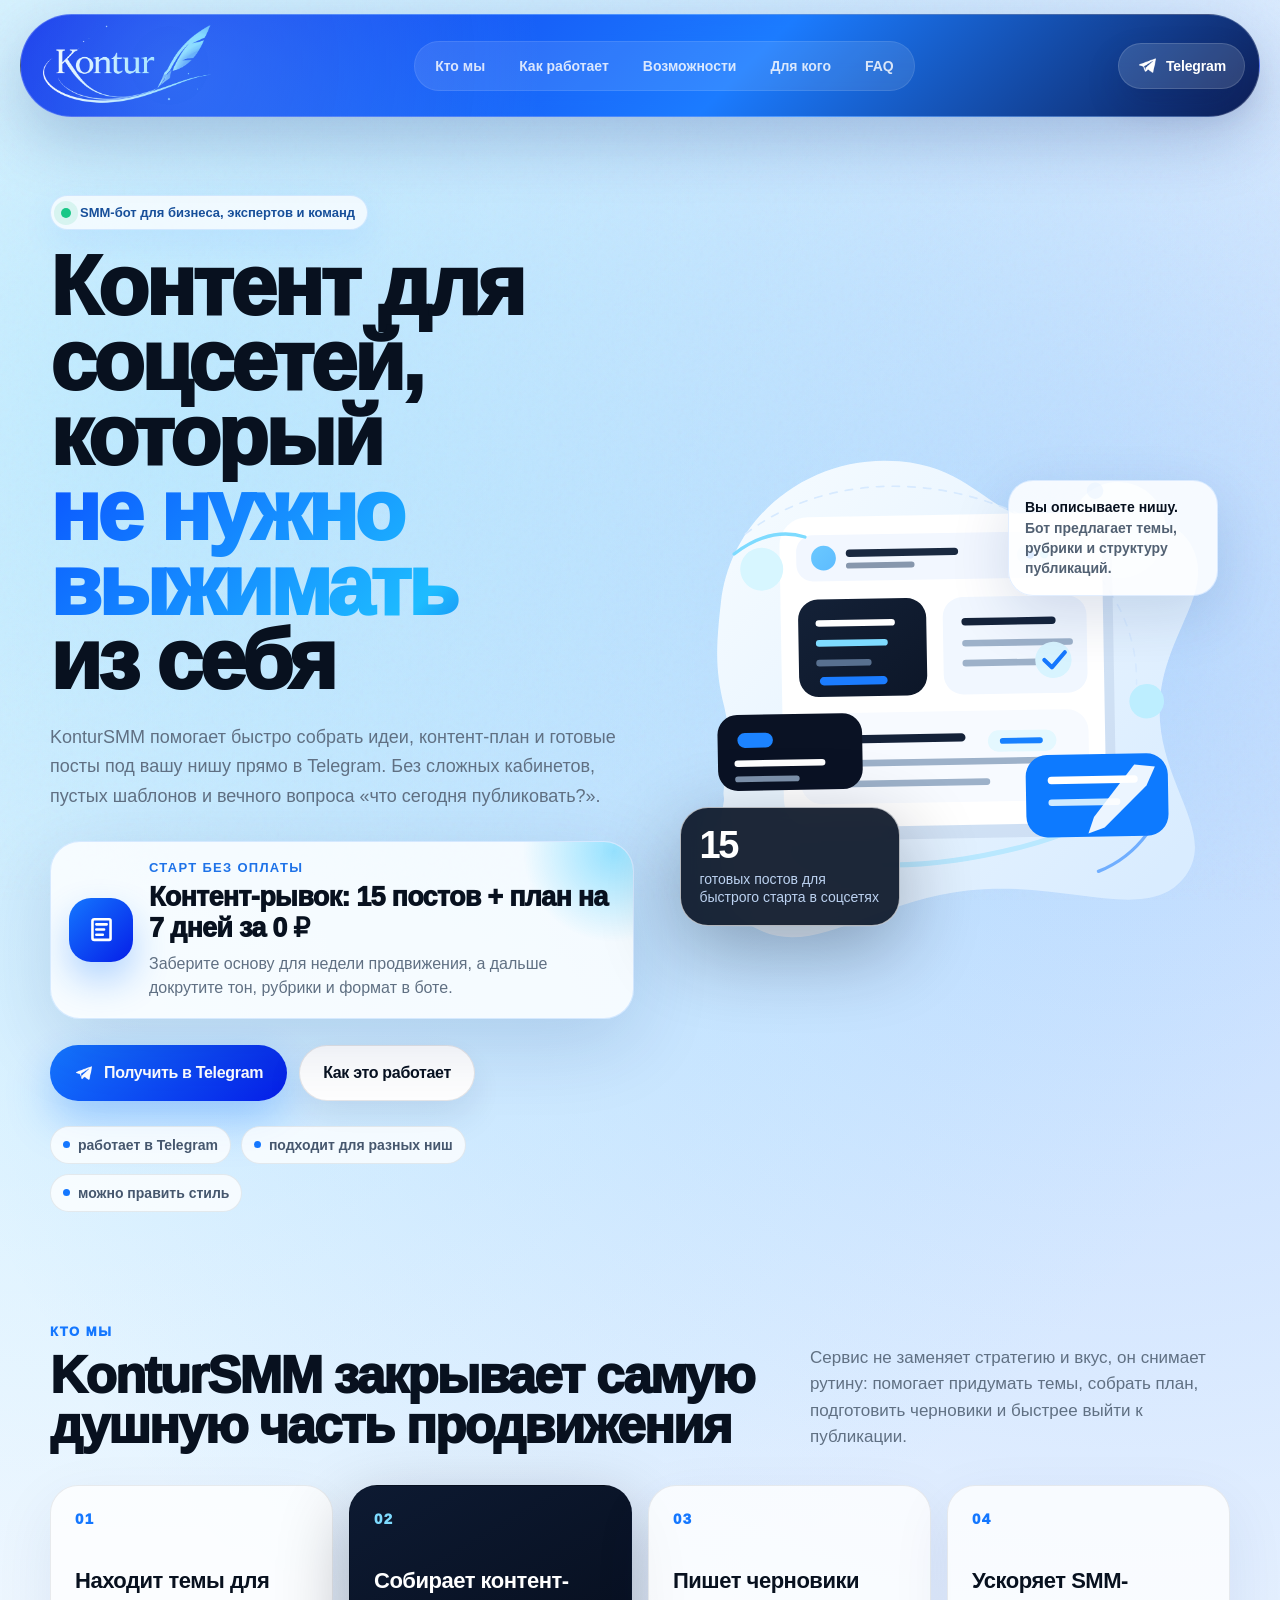
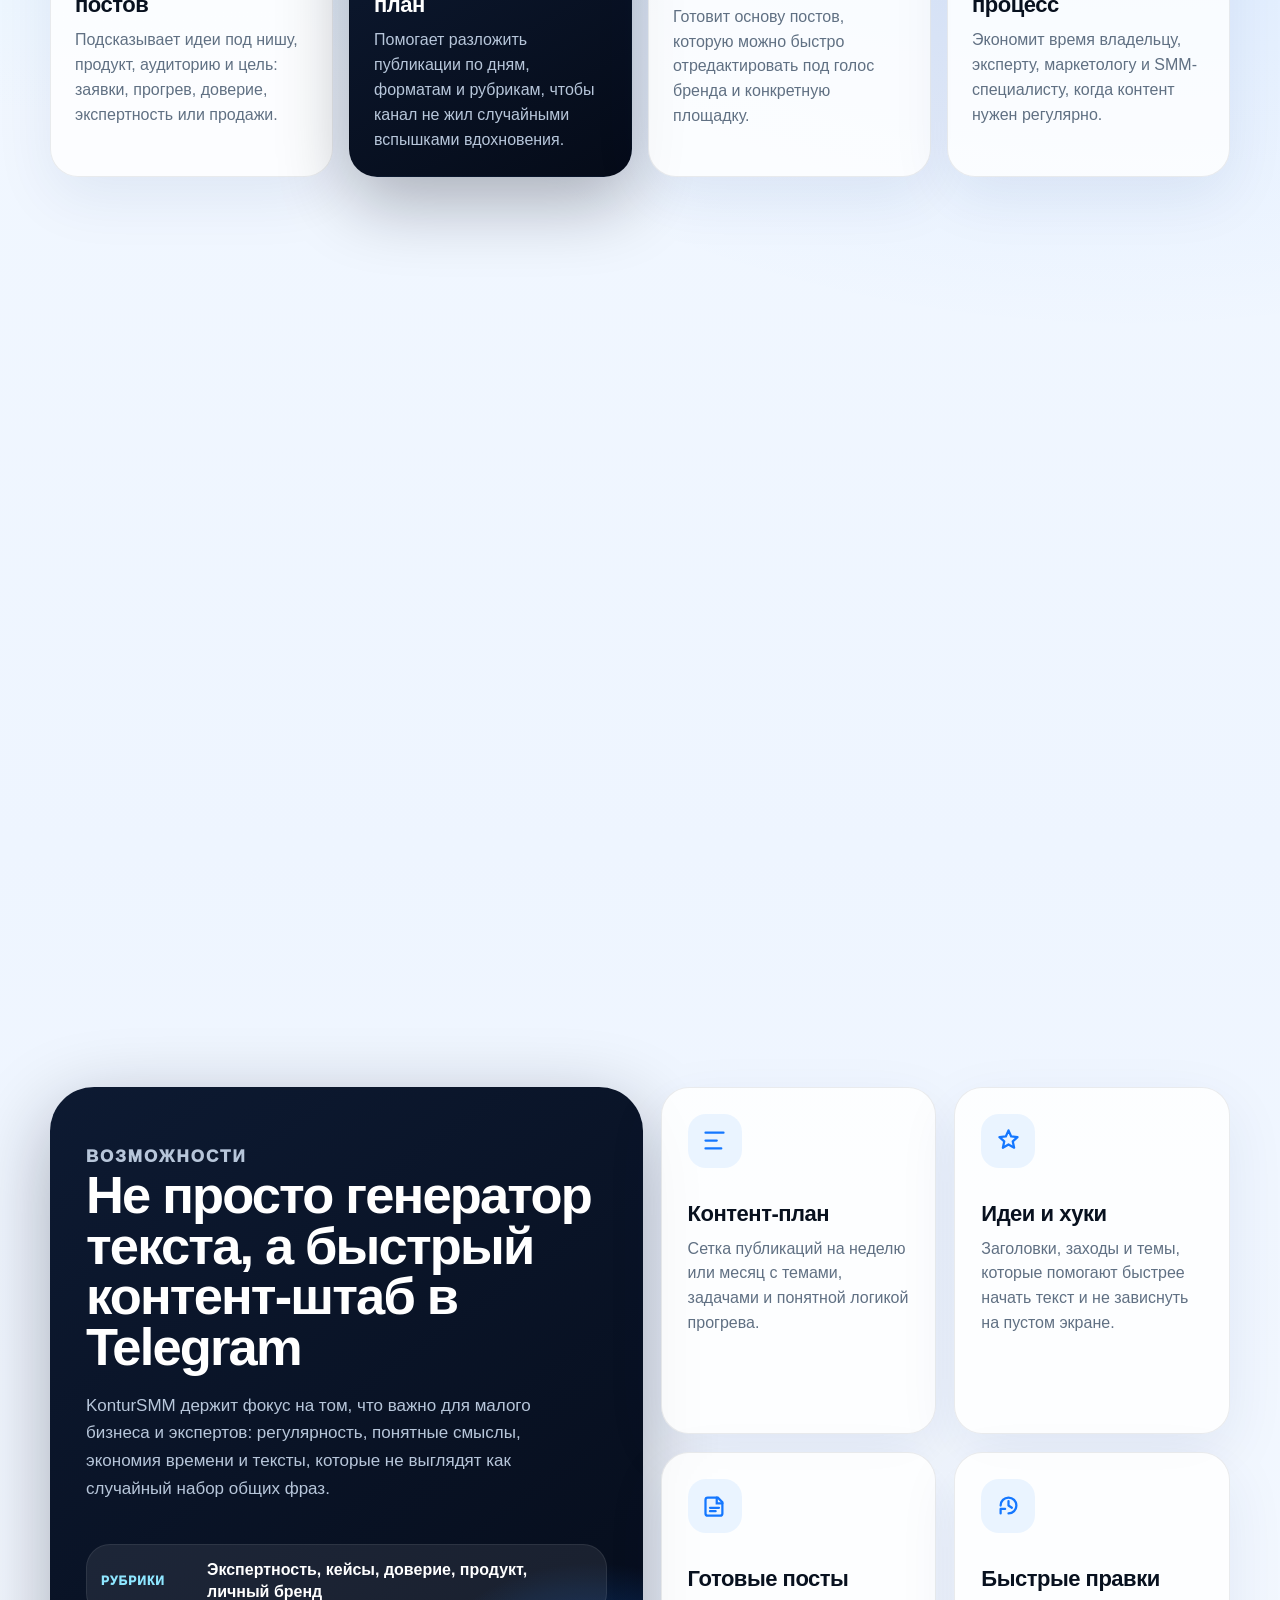
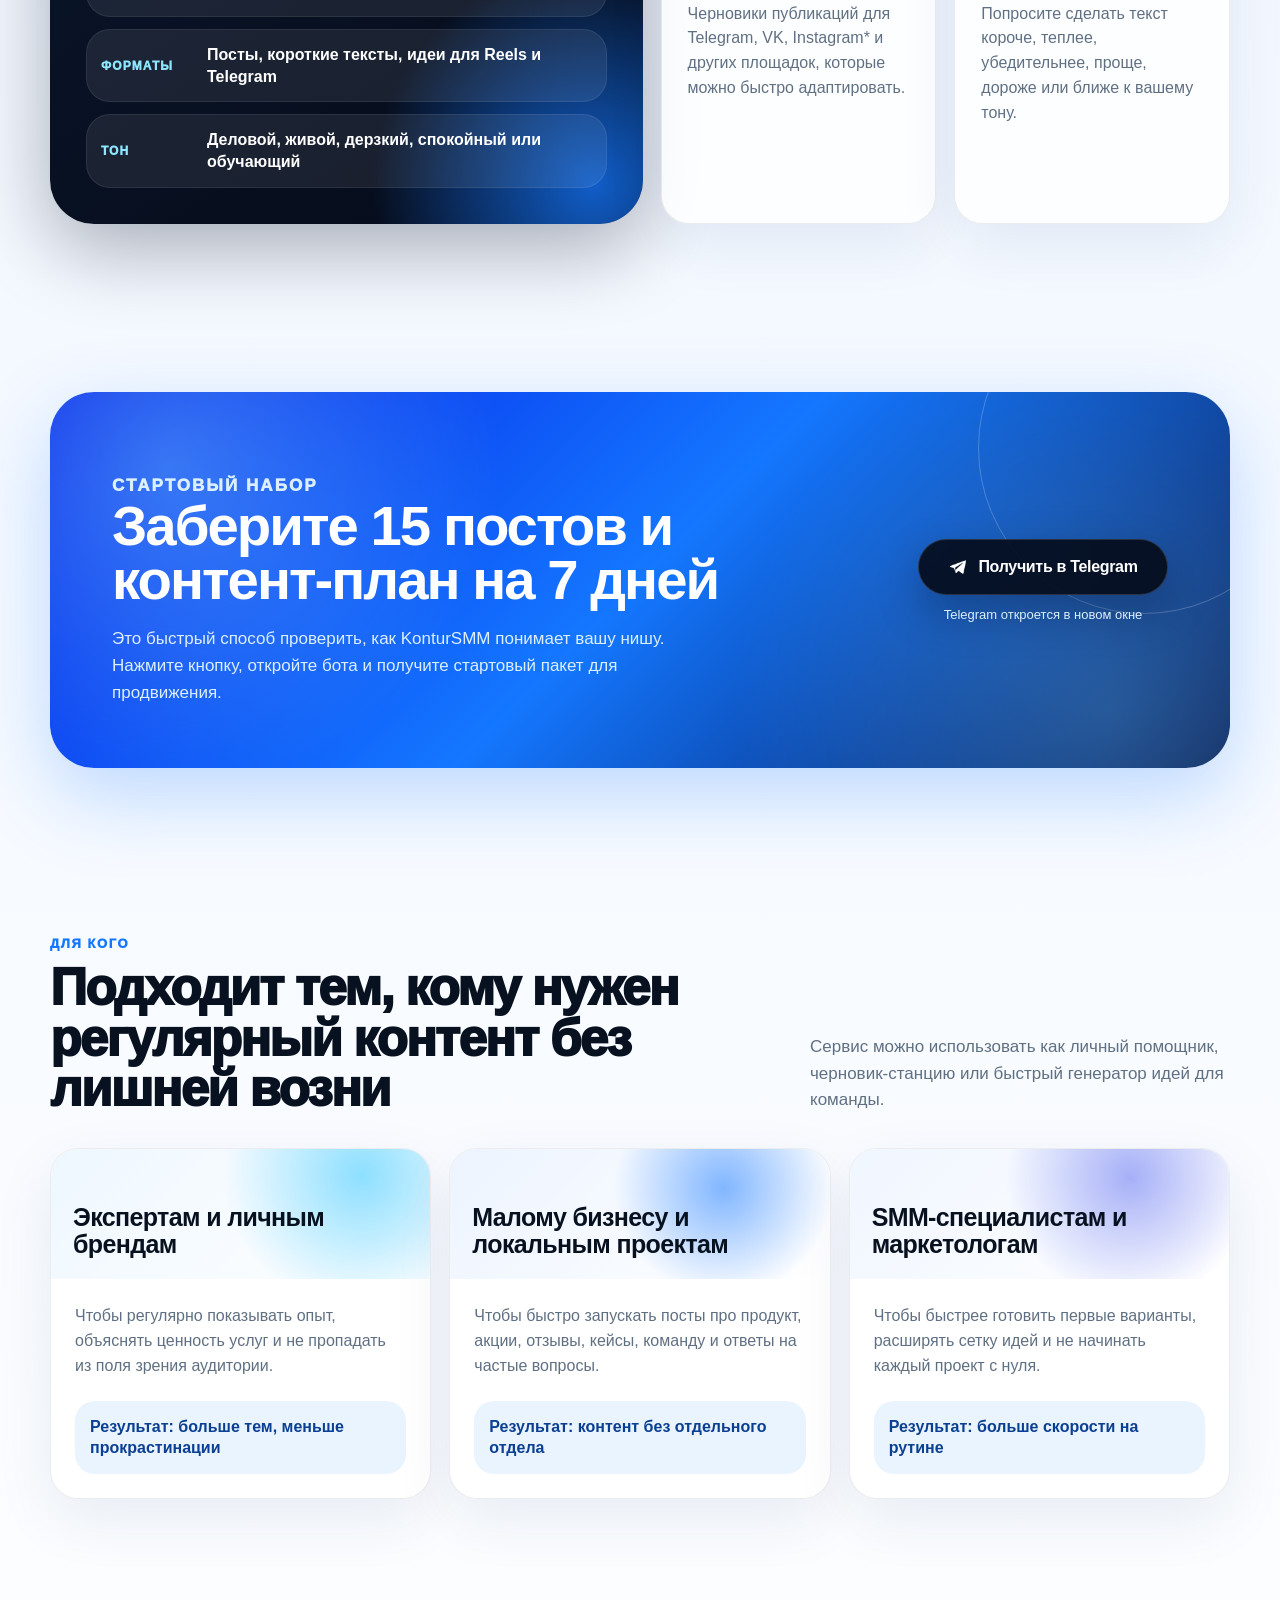
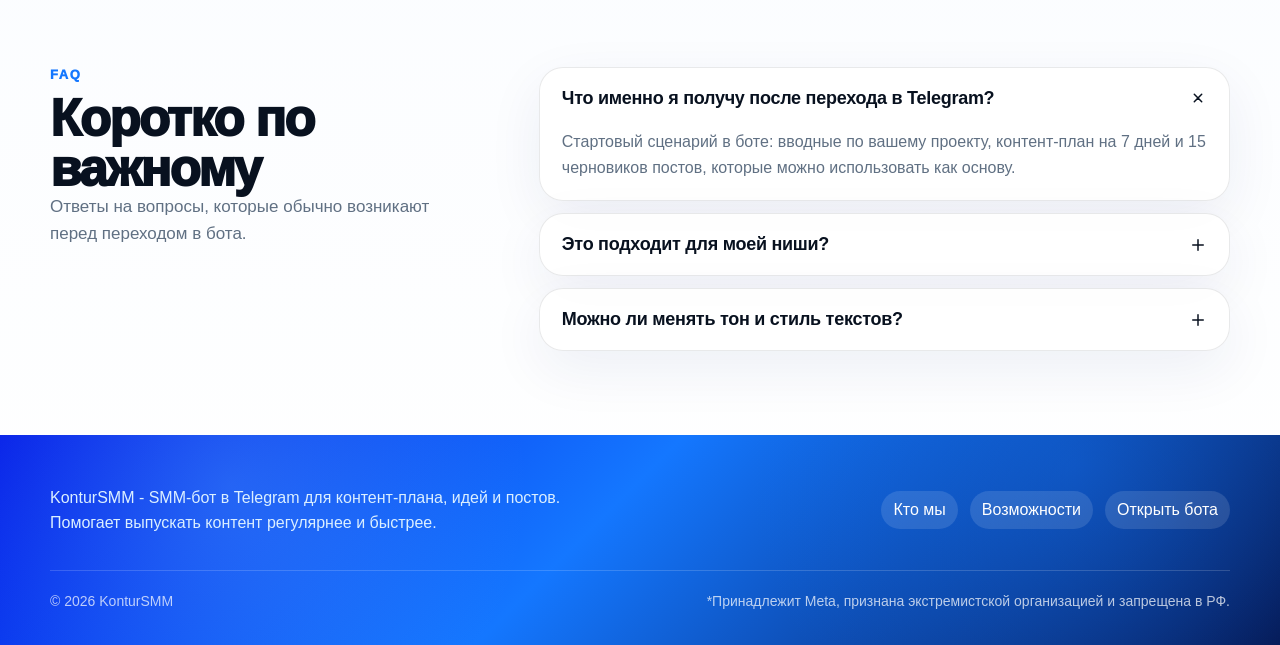
==== index.html @ 9727c529 "Add files via upload" ====
<!doctype html>
<html lang="ru">
<head>
  <meta charset="utf-8">
  <meta name="viewport" content="width=device-width, initial-scale=1">
  <title>KonturSMM - SMM-бот для контент-плана, постов и идей в Telegram</title>
  <meta name="description" content="KonturSMM помогает быстро создавать контент-план, идеи и готовые посты для соцсетей прямо в Telegram. Получите 15 постов и план на 7 дней за 0 ₽.">
  <meta name="keywords" content="SMM бот, бот для SMM, генератор постов, контент-план, посты для соцсетей, Telegram бот для SMM, автоматизация SMM, KonturSMM">
  <meta name="robots" content="index, follow">
  <link rel="canonical" href="https://kontursmm.ru/">
  <meta name="theme-color" content="#1477ff">
  <meta property="og:type" content="website">
  <meta property="og:title" content="KonturSMM - SMM-бот для контента в Telegram">
  <meta property="og:description" content="Идеи, контент-план и готовые посты для бизнеса, экспертов и SMM-специалистов. Стартовый набор: 15 постов + план на 7 дней.">
  <meta property="og:image" content="https://kontursmm.ru/assets/og-cover.svg">
  <meta property="og:url" content="https://kontursmm.ru/">
  <link rel="icon" href="assets/favicon.png" type="image/png">
  <link rel="preload" href="assets/hero-illustration.svg?v=clear2" as="image" type="image/svg+xml">
  <link rel="stylesheet" href="styles.css">
  <script type="application/ld+json">
    {
      "@context": "https://schema.org",
      "@type": "SoftwareApplication",
      "name": "KonturSMM",
      "applicationCategory": "BusinessApplication",
      "operatingSystem": "Telegram",
      "description": "SMM-бот в Telegram для создания контент-плана, идей и постов для соцсетей.",
      "offers": {
        "@type": "Offer",
        "price": "0",
        "priceCurrency": "RUB",
        "description": "Стартовый набор: 15 постов и контент-план на 7 дней."
      }
    }
  </script>
  <!-- Yandex.Metrika counter -->
  <script type="text/javascript">
    (function(m,e,t,r,i,k,a){
      m[i]=m[i]||function(){(m[i].a=m[i].a||[]).push(arguments)};
      m[i].l=1*new Date();
      for (var j = 0; j < document.scripts.length; j++) {
        if (document.scripts[j].src === r) { return; }
      }
      k=e.createElement(t),a=e.getElementsByTagName(t)[0],k.async=1,k.src=r,a.parentNode.insertBefore(k,a);
    })(window, document, 'script', 'https://mc.yandex.ru/metrika/tag.js?id=109148004', 'ym');

    ym(109148004, 'init', {
      ssr: true,
      webvisor: true,
      clickmap: true,
      accurateTrackBounce: true,
      trackLinks: true
    });
  </script>
  <script>
    document.addEventListener('click', function(event) {
      var target = event.target;

      while (target && target !== document) {
        if (target.matches && target.matches('[data-bot-link]')) {
          if (typeof ym === 'function') {
            ym(109148004, 'reachGoal', 'telegram_click');
          }
          return;
        }
        target = target.parentNode;
      }
    });
  </script>
  <!-- /Yandex.Metrika counter -->
</head>
<body>
  <noscript>
    <div>
      <img src="https://mc.yandex.ru/watch/109148004" style="position:absolute; left:-9999px;" alt="">
    </div>
  </noscript>
  <a class="skip-link" href="#main">Перейти к содержанию</a>
  <div class="page-shell">
    <div class="noise" aria-hidden="true"></div>

    <header class="site-header" data-header>
      <div class="header-inner">
        <a class="brand" href="#top" aria-label="KonturSMM на главную">
          <img src="assets/logo-kontur-white.png" width="520" height="251" alt="KonturSMM">
        </a>

        <nav class="main-nav" data-nav aria-label="Главная навигация">
          <a href="#about">Кто мы</a>
          <a href="#how">Как работает</a>
          <a href="#features">Возможности</a>
          <a href="#for">Для кого</a>
          <a href="#faq">FAQ</a>
        </nav>

        <div class="header-actions">
          <a class="telegram-mini" href="https://t.me/KonturSmmAiBot?start=landing" data-bot-link target="_blank" rel="noopener" aria-label="Открыть KonturSMM в Telegram">
            <img class="telegram-icon" src="assets/telegram-icon-white.png" width="20" height="20" alt="" aria-hidden="true">
            <span>Telegram</span>
          </a>
          <button class="menu-toggle" data-menu-toggle type="button" aria-label="Открыть меню" aria-expanded="false">
            <span></span><span></span><span></span>
          </button>
        </div>
      </div>
    </header>

    <main id="main">
      <section class="hero" id="top">
        <div class="container hero-grid">
          <div class="hero-content reveal">
            <p class="eyebrow">SMM-бот для бизнеса, экспертов и команд</p>
            <h1>Контент для соцсетей, который <span class="accent">не нужно выжимать</span> из себя</h1>
            <p class="hero-text">KonturSMM помогает быстро собрать идеи, контент-план и готовые посты под вашу нишу прямо в Telegram. Без сложных кабинетов, пустых шаблонов и вечного вопроса «что сегодня публиковать?».</p>

            <div class="lead-card" aria-label="Стартовый набор KonturSMM">
              <div class="lead-card-inner">
                <div class="lead-icon" aria-hidden="true">
                  <svg viewBox="0 0 24 24" fill="none"><path d="M5 5.5C5 4.7 5.7 4 6.5 4H18C18.6 4 19 4.4 19 5V19C19 19.6 18.6 20 18 20H6.5C5.7 20 5 19.3 5 18.5V5.5Z" stroke="currentColor" stroke-width="2"/><path d="M8 8H16M8 12H14M8 16H13" stroke="currentColor" stroke-width="2" stroke-linecap="round"/></svg>
                </div>
                <div>
                  <p class="lead-label">Старт без оплаты</p>
                  <p class="lead-title">Контент-рывок: 15 постов + план на 7 дней за 0 ₽</p>
                  <p class="lead-subtitle">Заберите основу для недели продвижения, а дальше докрутите тон, рубрики и формат в боте.</p>
                </div>
              </div>
            </div>

            <div class="hero-actions">
              <a class="btn btn-primary" href="https://t.me/KonturSmmAiBot?start=lead" data-bot-link target="_blank" rel="noopener">
                <img class="btn-icon" src="assets/telegram-icon-white.png" width="20" height="20" alt="" aria-hidden="true">
                Получить в Telegram
              </a>
              <a class="btn btn-secondary" href="#how">Как это работает</a>
            </div>

            <div class="hero-proof" aria-label="Преимущества KonturSMM">
              <span>работает в Telegram</span>
              <span>подходит для разных ниш</span>
              <span>можно править стиль</span>
            </div>
          </div>

          <div class="hero-visual reveal" aria-hidden="true">
            <img class="hero-art" src="assets/hero-illustration.svg?v=clear2" width="680" height="600" alt="">
            <div class="hero-note">
              <p><b>Вы описываете нишу.</b> Бот предлагает темы, рубрики и структуру публикаций.</p>
            </div>
            <div class="hero-stat">
              <strong>15</strong>
              <span>готовых постов для быстрого старта в соцсетях</span>
            </div>
          </div>
        </div>
      </section>

      <section class="section section-compact" id="about">
        <div class="container">
          <div class="section-head reveal">
            <div>
              <p class="section-kicker">Кто мы</p>
              <h2 class="section-title">KonturSMM закрывает самую душную часть продвижения</h2>
            </div>
            <p class="section-copy">Сервис не заменяет стратегию и вкус, он снимает рутину: помогает придумать темы, собрать план, подготовить черновики и быстрее выйти к публикации.</p>
          </div>

          <div class="cards-grid">
            <article class="info-card reveal">
              <span class="card-number">01</span>
              <h3>Находит темы для постов</h3>
              <p>Подсказывает идеи под нишу, продукт, аудиторию и цель: заявки, прогрев, доверие, экспертность или продажи.</p>
            </article>
            <article class="info-card dark reveal">
              <span class="card-number">02</span>
              <h3>Собирает контент-план</h3>
              <p>Помогает разложить публикации по дням, форматам и рубрикам, чтобы канал не жил случайными вспышками вдохновения.</p>
            </article>
            <article class="info-card reveal">
              <span class="card-number">03</span>
              <h3>Пишет черновики</h3>
              <p>Готовит основу постов, которую можно быстро отредактировать под голос бренда и конкретную площадку.</p>
            </article>
            <article class="info-card reveal">
              <span class="card-number">04</span>
              <h3>Ускоряет SMM-процесс</h3>
              <p>Экономит время владельцу, эксперту, маркетологу и SMM-специалисту, когда контент нужен регулярно.</p>
            </article>
          </div>
        </div>
      </section>

      <section class="section" id="how">
        <div class="container">
          <div class="dark-panel reveal">
            <div class="dark-panel-inner how-grid">
              <div class="how-copy">
                <p class="section-kicker">Как работает</p>
                <h2>От идеи до первого пакета постов за один заход</h2>
                <p>Логика простая: вы отвечаете на несколько вопросов, KonturSMM собирает основу, а вы выбираете, что доработать, усилить или отправить в работу.</p>
                <div class="how-actions">
                  <a class="btn btn-primary" href="https://t.me/KonturSmmAiBot?start=how" data-bot-link target="_blank" rel="noopener"><img class="btn-icon" src="assets/telegram-icon-white.png" width="20" height="20" alt="" aria-hidden="true">Запустить бота</a>
                </div>
              </div>

              <div class="steps">
                <article class="step">
                  <span class="step-index">1</span>
                  <div>
                    <h3>Опишите бизнес и аудиторию</h3>
                    <p>Ниша, продукт, география, тон общения, цель контента. Чем точнее вводные, тем лучше результат.</p>
                  </div>
                </article>
                <article class="step">
                  <span class="step-index">2</span>
                  <div>
                    <h3>Получите план и темы</h3>
                    <p>Бот предлагает рубрики, идеи и логику публикаций, чтобы контент работал не разово, а системой.</p>
                  </div>
                </article>
                <article class="step">
                  <span class="step-index">3</span>
                  <div>
                    <h3>Заберите готовые тексты</h3>
                    <p>Используйте черновики сразу или попросите переписать их в другом стиле, короче, смелее или экспертнее.</p>
                  </div>
                </article>
              </div>
            </div>
          </div>
        </div>
      </section>

      <section class="section" id="features">
        <div class="container">
          <div class="feature-layout">
            <article class="feature-big reveal">
              <p class="section-kicker">Возможности</p>
              <h2>Не просто генератор текста, а быстрый контент-штаб в Telegram</h2>
              <p>KonturSMM держит фокус на том, что важно для малого бизнеса и экспертов: регулярность, понятные смыслы, экономия времени и тексты, которые не выглядят как случайный набор общих фраз.</p>
              <div class="bento-preview" aria-hidden="true">
                <div class="preview-row"><span class="preview-tag">Рубрики</span><span>Экспертность, кейсы, доверие, продукт, личный бренд</span></div>
                <div class="preview-row"><span class="preview-tag">Форматы</span><span>Посты, короткие тексты, идеи для Reels и Telegram</span></div>
                <div class="preview-row"><span class="preview-tag">Тон</span><span>Деловой, живой, дерзкий, спокойный или обучающий</span></div>
              </div>
            </article>

            <div class="feature-cards">
              <article class="feature-card reveal">
                <div class="feature-icon" aria-hidden="true"><svg viewBox="0 0 24 24" fill="none"><path d="M4 5H20M4 12H14M4 19H18" stroke="currentColor" stroke-width="2" stroke-linecap="round"/></svg></div>
                <h3>Контент-план</h3>
                <p>Сетка публикаций на неделю или месяц с темами, задачами и понятной логикой прогрева.</p>
              </article>
              <article class="feature-card reveal">
                <div class="feature-icon" aria-hidden="true"><svg viewBox="0 0 24 24" fill="none"><path d="M12 3L14.4 8.4L20 9L15.8 12.8L17 18.4L12 15.5L7 18.4L8.2 12.8L4 9L9.6 8.4L12 3Z" stroke="currentColor" stroke-width="2" stroke-linejoin="round"/></svg></div>
                <h3>Идеи и хуки</h3>
                <p>Заголовки, заходы и темы, которые помогают быстрее начать текст и не зависнуть на пустом экране.</p>
              </article>
              <article class="feature-card reveal">
                <div class="feature-icon" aria-hidden="true"><svg viewBox="0 0 24 24" fill="none"><path d="M6 5H15L19 9V19C19 20.1 18.1 21 17 21H6C4.9 21 4 20.1 4 19V7C4 5.9 4.9 5 6 5Z" stroke="currentColor" stroke-width="2"/><path d="M14 5V10H19M8 14H16M8 17H13" stroke="currentColor" stroke-width="2" stroke-linecap="round"/></svg></div>
                <h3>Готовые посты</h3>
                <p>Черновики публикаций для Telegram, VK, Instagram* и других площадок, которые можно быстро адаптировать.</p>
              </article>
              <article class="feature-card reveal">
                <div class="feature-icon" aria-hidden="true"><svg viewBox="0 0 24 24" fill="none"><path d="M5 12C5 8.1 8.1 5 12 5C15.9 5 19 8.1 19 12C19 15.9 15.9 19 12 19" stroke="currentColor" stroke-width="2" stroke-linecap="round"/><path d="M12 8V12L15 14M5 19V15H9" stroke="currentColor" stroke-width="2" stroke-linecap="round" stroke-linejoin="round"/></svg></div>
                <h3>Быстрые правки</h3>
                <p>Попросите сделать текст короче, теплее, убедительнее, проще, дороже или ближе к вашему тону.</p>
              </article>
            </div>
          </div>
        </div>
      </section>

      <section class="section" id="lead">
        <div class="container">
          <div class="cta-band reveal">
            <div class="cta-grid">
              <div>
                <p class="section-kicker">Стартовый набор</p>
                <h2>Заберите 15 постов и контент-план на 7 дней</h2>
                <p>Это быстрый способ проверить, как KonturSMM понимает вашу нишу. Нажмите кнопку, откройте бота и получите стартовый пакет для продвижения.</p>
              </div>
              <div class="cta-actions">
                <a class="btn btn-primary cta-telegram-btn" href="https://t.me/KonturSmmAiBot?start=lead_bottom" data-bot-link target="_blank" rel="noopener"><img class="btn-icon" src="assets/telegram-icon-white.png" width="20" height="20" alt="" aria-hidden="true">Получить в Telegram</a>
                <span class="micro-note">Telegram откроется в новом окне</span>
              </div>
            </div>
          </div>
        </div>
      </section>

      <section class="section" id="for">
        <div class="container">
          <div class="section-head reveal">
            <div>
              <p class="section-kicker">Для кого</p>
              <h2 class="section-title">Подходит тем, кому нужен регулярный контент без лишней возни</h2>
            </div>
            <p class="section-copy">Сервис можно использовать как личный помощник, черновик-станцию или быстрый генератор идей для команды.</p>
          </div>

          <div class="audience-grid">
            <article class="audience-card reveal">
              <div class="audience-card-top"><h3>Экспертам и личным брендам</h3></div>
              <div class="audience-card-body">
                <p>Чтобы регулярно показывать опыт, объяснять ценность услуг и не пропадать из поля зрения аудитории.</p>
                <span class="result-pill">Результат: больше тем, меньше прокрастинации</span>
              </div>
            </article>
            <article class="audience-card reveal">
              <div class="audience-card-top"><h3>Малому бизнесу и локальным проектам</h3></div>
              <div class="audience-card-body">
                <p>Чтобы быстро запускать посты про продукт, акции, отзывы, кейсы, команду и ответы на частые вопросы.</p>
                <span class="result-pill">Результат: контент без отдельного отдела</span>
              </div>
            </article>
            <article class="audience-card reveal">
              <div class="audience-card-top"><h3>SMM-специалистам и маркетологам</h3></div>
              <div class="audience-card-body">
                <p>Чтобы быстрее готовить первые варианты, расширять сетку идей и не начинать каждый проект с нуля.</p>
                <span class="result-pill">Результат: больше скорости на рутине</span>
              </div>
            </article>
          </div>
        </div>
      </section>

      <section class="section" id="faq">
        <div class="container faq-layout">
          <div class="reveal">
            <p class="section-kicker">FAQ</p>
            <h2 class="section-title">Коротко по важному</h2>
            <p class="section-copy">Ответы на вопросы, которые обычно возникают перед переходом в бота.</p>
          </div>

          <div class="faq-list reveal" data-faq-list>
            <article class="faq-item is-open">
              <button class="faq-question" type="button" aria-expanded="true">
                Что именно я получу после перехода в Telegram?
                <svg viewBox="0 0 24 24" fill="none" aria-hidden="true"><path d="M12 5V19M5 12H19" stroke="currentColor" stroke-width="2" stroke-linecap="round"/></svg>
              </button>
              <div class="faq-answer">
                <div class="faq-answer-inner">
                  <p>Стартовый сценарий в боте: вводные по вашему проекту, контент-план на 7 дней и 15 черновиков постов, которые можно использовать как основу.</p>
                </div>
              </div>
            </article>

            <article class="faq-item">
              <button class="faq-question" type="button" aria-expanded="false">
                Это подходит для моей ниши?
                <svg viewBox="0 0 24 24" fill="none" aria-hidden="true"><path d="M12 5V19M5 12H19" stroke="currentColor" stroke-width="2" stroke-linecap="round"/></svg>
              </button>
              <div class="faq-answer">
                <div class="faq-answer-inner">
                  <p>Да, если вашей нише нужен контент: услуги, экспертиза, локальный бизнес, онлайн-продукты, обучение, консалтинг, красота, недвижимость, HR, B2B и другие направления.</p>
                </div>
              </div>
            </article>

            <article class="faq-item">
              <button class="faq-question" type="button" aria-expanded="false">
                Можно ли менять тон и стиль текстов?
                <svg viewBox="0 0 24 24" fill="none" aria-hidden="true"><path d="M12 5V19M5 12H19" stroke="currentColor" stroke-width="2" stroke-linecap="round"/></svg>
              </button>
              <div class="faq-answer">
                <div class="faq-answer-inner">
                  <p>Да. Можно попросить сделать текст спокойнее, смелее, короче, экспертнее, проще, продающее или ближе к стилю вашего бренда.</p>
                </div>
              </div>
            </article>

          </div>
        </div>
      </section>
    </main>

    <footer class="footer">
      <div class="container">
        <div class="footer-grid">
          <div class="footer-brand">
            <p>KonturSMM - SMM-бот в Telegram для контент-плана, идей и постов. Помогает выпускать контент регулярнее и быстрее.</p>
          </div>
          <div class="footer-links">
            <a href="#about">Кто мы</a>
            <a href="#features">Возможности</a>
            <a href="https://t.me/KonturSmmAiBot?start=footer" data-bot-link target="_blank" rel="noopener">Открыть бота</a>
          </div>
        </div>
        <div class="footer-bottom">
          <span>© <span data-year></span> KonturSMM</span>
          <span>*Принадлежит Meta, признана экстремистской организацией и запрещена в РФ.</span>
        </div>
      </div>
    </footer>
  </div>

  <script src="script.js" defer></script>
</body>
</html>
---- styles.css ----
:root {
  --bg: #f4f8ff;
  --paper: #ffffff;
  --ink: #08111f;
  --muted: #607083;
  --soft: #eaf3ff;
  --soft-2: #dcecff;
  --line: rgba(8, 17, 31, 0.1);
  --blue: #1477ff;
  --blue-2: #061ee8;
  --blue-3: #7edbff;
  --deep: #071123;
  --deep-2: #0d1a32;
  --success: #19c787;
  --radius: 28px;
  --radius-lg: 44px;
  --shadow: 0 24px 80px rgba(10, 46, 112, 0.14);
  --shadow-dark: 0 24px 80px rgba(0, 8, 29, 0.32);
  --container: 1180px;
}

* {
  box-sizing: border-box;
}

html {
  scroll-behavior: smooth;
}

body {
  margin: 0;
  font-family: Inter, Manrope, -apple-system, BlinkMacSystemFont, "Segoe UI", sans-serif;
  color: var(--ink);
  background:
    radial-gradient(circle at 12% 8%, rgba(126, 219, 255, 0.42), transparent 25%),
    radial-gradient(circle at 88% 12%, rgba(20, 119, 255, 0.25), transparent 26%),
    linear-gradient(180deg, #f7fbff 0%, #eef5ff 45%, #ffffff 100%);
  min-width: 320px;
  overflow-x: hidden;
}

body.is-locked {
  overflow: hidden;
}

a {
  color: inherit;
  text-decoration: none;
}

button,
a {
  -webkit-tap-highlight-color: transparent;
}

img {
  max-width: 100%;
  display: block;
}

.container {
  width: min(100% - 40px, var(--container));
  margin: 0 auto;
}

.skip-link {
  position: fixed;
  left: 16px;
  top: 12px;
  z-index: 1000;
  padding: 10px 14px;
  border-radius: 999px;
  color: white;
  background: var(--blue);
  transform: translateY(-140%);
  transition: transform 0.2s ease;
}

.skip-link:focus {
  transform: translateY(0);
}

.page-shell {
  position: relative;
}

.noise {
  position: fixed;
  inset: 0;
  pointer-events: none;
  z-index: 0;
  opacity: 0.08;
  background-image: url("data:image/svg+xml,%3Csvg viewBox='0 0 240 240' xmlns='http://www.w3.org/2000/svg'%3E%3Cfilter id='n'%3E%3CfeTurbulence type='fractalNoise' baseFrequency='.85' numOctaves='3' stitchTiles='stitch'/%3E%3C/filter%3E%3Crect width='240' height='240' filter='url(%23n)' opacity='.5'/%3E%3C/svg%3E");
}

.site-header {
  position: sticky;
  top: 14px;
  z-index: 90;
  width: min(100% - 32px, 1240px);
  margin: 14px auto 0;
  border: 1px solid rgba(255, 255, 255, 0.22);
  border-radius: 999px;
  background:
    radial-gradient(circle at 12% 50%, rgba(126, 219, 255, 0.28), transparent 34%),
    linear-gradient(135deg, rgba(6, 30, 232, 0.96), rgba(20, 119, 255, 0.96) 58%, rgba(5, 22, 79, 0.96));
  backdrop-filter: blur(22px);
  box-shadow: 0 22px 64px rgba(5, 38, 116, 0.22);
  transition: border-color 0.2s ease, box-shadow 0.2s ease, transform 0.2s ease;
}

.site-header.is-scrolled {
  border-color: rgba(255, 255, 255, 0.32);
  box-shadow: 0 24px 68px rgba(5, 38, 116, 0.28);
}

.header-inner {
  min-height: 72px;
  display: flex;
  align-items: center;
  justify-content: space-between;
  gap: 22px;
  padding: 10px 14px 10px 22px;
}

.brand {
  display: inline-flex;
  align-items: center;
  flex: 0 0 auto;
}

.brand img {
  width: 168px;
  height: auto;
  max-height: 82px;
  object-fit: contain;
}

.main-nav {
  display: flex;
  align-items: center;
  gap: 6px;
  padding: 6px;
  border-radius: 999px;
  background: rgba(255, 255, 255, 0.1);
  border: 1px solid rgba(255, 255, 255, 0.09);
}

.main-nav a {
  padding: 10px 14px;
  border-radius: 999px;
  color: rgba(255, 255, 255, 0.82);
  font-size: 14px;
  font-weight: 700;
  transition: color 0.2s ease, background 0.2s ease;
}

.main-nav a:hover,
.main-nav a:focus-visible {
  color: white;
  background: rgba(255, 255, 255, 0.14);
  outline: none;
}

.header-actions {
  display: flex;
  align-items: center;
  gap: 10px;
}

.telegram-mini {
  display: inline-flex;
  align-items: center;
  gap: 8px;
  min-height: 46px;
  padding: 0 18px;
  border-radius: 999px;
  color: white;
  background: rgba(255, 255, 255, 0.13);
  border: 1px solid rgba(255, 255, 255, 0.14);
  box-shadow: 0 16px 34px rgba(5, 20, 80, 0.18);
  font-size: 14px;
  font-weight: 850;
  letter-spacing: -0.01em;
  transition: transform 0.2s ease, box-shadow 0.2s ease;
}

.telegram-mini:hover,
.telegram-mini:focus-visible {
  transform: translateY(-2px);
  box-shadow: 0 20px 42px rgba(20, 119, 255, 0.34);
  outline: none;
}

.telegram-mini .telegram-icon {
  width: 21px;
  height: 21px;
  object-fit: contain;
}

.menu-toggle {
  display: none;
  width: 46px;
  height: 46px;
  border: 0;
  border-radius: 50%;
  background: rgba(255, 255, 255, 0.14);
  cursor: pointer;
  position: relative;
}

.menu-toggle span {
  position: absolute;
  left: 13px;
  width: 20px;
  height: 2px;
  border-radius: 999px;
  background: white;
  transition: transform 0.22s ease, top 0.22s ease, opacity 0.22s ease;
}

.menu-toggle span:nth-child(1) {
  top: 16px;
}

.menu-toggle span:nth-child(2) {
  top: 22px;
}

.menu-toggle span:nth-child(3) {
  top: 28px;
}

.menu-toggle.is-open span:nth-child(1) {
  top: 22px;
  transform: rotate(45deg);
}

.menu-toggle.is-open span:nth-child(2) {
  opacity: 0;
}

.menu-toggle.is-open span:nth-child(3) {
  top: 22px;
  transform: rotate(-45deg);
}

.hero {
  position: relative;
  z-index: 1;
  padding: 78px 0 58px;
}

.hero-grid {
  display: grid;
  grid-template-columns: minmax(0, 1.02fr) minmax(420px, 0.98fr);
  gap: 34px;
  align-items: center;
}

.eyebrow {
  display: inline-flex;
  align-items: center;
  gap: 9px;
  margin: 0 0 20px;
  padding: 9px 12px 9px 10px;
  color: #174f9a;
  border: 1px solid rgba(20, 119, 255, 0.14);
  border-radius: 999px;
  background: rgba(255, 255, 255, 0.74);
  box-shadow: 0 12px 34px rgba(20, 119, 255, 0.08);
  font-size: 13px;
  font-weight: 850;
}

.eyebrow::before {
  content: "";
  width: 10px;
  height: 10px;
  border-radius: 50%;
  background: var(--success);
  box-shadow: 0 0 0 7px rgba(25, 199, 135, 0.12);
}

.hero h1 {
  margin: 0;
  max-width: 760px;
  color: var(--ink);
  font-size: clamp(48px, 6.5vw, 86px);
  line-height: 0.9;
  letter-spacing: -0.038em;
  font-weight: 920;
}

.hero h1 .accent {
  display: inline-block;
  color: transparent;
  background: linear-gradient(135deg, #0b57ff, #1ebcff 68%, #0b2bd8);
  -webkit-background-clip: text;
  background-clip: text;
}

.hero-text {
  max-width: 630px;
  margin: 24px 0 0;
  color: var(--muted);
  font-size: 18px;
  line-height: 1.62;
}

.lead-card {
  position: relative;
  max-width: 650px;
  margin: 30px 0 0;
  padding: 18px;
  border: 1px solid rgba(20, 119, 255, 0.14);
  border-radius: 30px;
  background: rgba(255, 255, 255, 0.82);
  box-shadow: var(--shadow);
  overflow: hidden;
}

.lead-card::before {
  content: "";
  position: absolute;
  width: 190px;
  height: 190px;
  right: -76px;
  top: -86px;
  border-radius: 50%;
  background: radial-gradient(circle, rgba(126, 219, 255, 0.8), transparent 68%);
}

.lead-card-inner {
  position: relative;
  display: grid;
  grid-template-columns: auto 1fr;
  gap: 16px;
  align-items: center;
}

.lead-icon {
  width: 64px;
  height: 64px;
  border-radius: 22px;
  display: grid;
  place-items: center;
  color: white;
  background: linear-gradient(135deg, var(--blue), var(--blue-2));
  box-shadow: 0 18px 36px rgba(20, 119, 255, 0.3);
}

.lead-icon svg {
  width: 31px;
  height: 31px;
}

.lead-label {
  margin: 0 0 7px;
  color: #1e72e8;
  font-size: 13px;
  font-weight: 900;
  letter-spacing: 0.1em;
  text-transform: uppercase;
}

.lead-title {
  margin: 0;
  font-size: clamp(20px, 2.1vw, 27px);
  line-height: 1.15;
  letter-spacing: -0.025em;
  font-weight: 920;
}

.lead-subtitle {
  margin: 8px 0 0;
  color: var(--muted);
  line-height: 1.5;
}

.hero-actions {
  display: flex;
  flex-wrap: wrap;
  gap: 12px;
  margin-top: 26px;
}

.btn {
  display: inline-flex;
  align-items: center;
  justify-content: center;
  gap: 10px;
  min-height: 56px;
  padding: 0 24px;
  border: 0;
  border-radius: 999px;
  font-weight: 900;
  letter-spacing: -0.02em;
  cursor: pointer;
  transition: transform 0.2s ease, box-shadow 0.2s ease, background 0.2s ease;
}

.btn-primary {
  color: white;
  background: linear-gradient(135deg, var(--blue), var(--blue-2));
  box-shadow: 0 18px 44px rgba(20, 119, 255, 0.34);
}

.btn-primary:hover,
.btn-primary:focus-visible {
  transform: translateY(-2px);
  box-shadow: 0 22px 58px rgba(20, 119, 255, 0.42);
  outline: none;
}

.btn-secondary {
  color: var(--ink);
  background: white;
  box-shadow: inset 0 0 0 1px var(--line), 0 16px 36px rgba(10, 46, 112, 0.1);
}

.btn-secondary:hover,
.btn-secondary:focus-visible {
  transform: translateY(-2px);
  outline: none;
}

.btn svg,
.btn-icon {
  width: 20px;
  height: 20px;
  flex: 0 0 auto;
  object-fit: contain;
}

.hero-proof {
  display: flex;
  flex-wrap: wrap;
  gap: 10px;
  margin-top: 25px;
  color: #46576e;
  font-size: 14px;
  font-weight: 800;
}

.hero-proof span {
  display: inline-flex;
  align-items: center;
  gap: 8px;
  padding: 10px 12px;
  border-radius: 999px;
  background: rgba(255, 255, 255, 0.76);
  border: 1px solid rgba(8, 17, 31, 0.08);
}

.hero-proof span::before {
  content: "";
  width: 7px;
  height: 7px;
  border-radius: 50%;
  background: var(--blue);
}

.hero-visual {
  position: relative;
  min-height: 610px;
}

.hero-art {
  position: absolute;
  inset: -18px -42px auto -6px;
  width: min(720px, 110%);
  transform: rotate(-1deg);
  animation: floatArt 6s ease-in-out infinite;
}

.hero-stat {
  position: absolute;
  z-index: 2;
  left: 12px;
  bottom: 82px;
  width: 220px;
  padding: 18px;
  border: 1px solid rgba(255, 255, 255, 0.66);
  border-radius: 28px;
  color: white;
  background: rgba(7, 17, 35, 0.9);
  backdrop-filter: blur(16px);
  box-shadow: var(--shadow-dark);
}

.hero-stat strong {
  display: block;
  margin-bottom: 6px;
  font-size: 38px;
  line-height: 1;
  letter-spacing: -0.06em;
}

.hero-stat span {
  color: #bcd2f1;
  font-size: 14px;
  line-height: 1.35;
}

.hero-note {
  position: absolute;
  z-index: 2;
  right: 12px;
  top: 82px;
  width: 210px;
  padding: 16px;
  border-radius: 25px;
  background: rgba(255, 255, 255, 0.86);
  box-shadow: 0 20px 60px rgba(10, 46, 112, 0.14);
  border: 1px solid rgba(20, 119, 255, 0.12);
}

.hero-note p {
  margin: 0;
  color: #526173;
  font-size: 14px;
  line-height: 1.45;
  font-weight: 750;
}

.hero-note b {
  color: var(--ink);
}

.section {
  position: relative;
  z-index: 1;
  padding: 84px 0;
}

.section-compact {
  padding-top: 54px;
}

.section-head {
  display: flex;
  align-items: end;
  justify-content: space-between;
  gap: 28px;
  margin-bottom: 34px;
}

.section-kicker {
  margin: 0 0 12px;
  color: var(--blue);
  font-size: 13px;
  font-weight: 920;
  letter-spacing: 0.12em;
  text-transform: uppercase;
}

.section-title {
  margin: 0;
  max-width: 740px;
  font-size: clamp(34px, 4vw, 58px);
  line-height: 0.98;
  letter-spacing: -0.035em;
  font-weight: 920;
}

.section-copy {
  max-width: 420px;
  margin: 0;
  color: var(--muted);
  font-size: 17px;
  line-height: 1.56;
}

.cards-grid {
  display: grid;
  grid-template-columns: repeat(4, minmax(0, 1fr));
  gap: 16px;
}

.info-card {
  min-height: 250px;
  padding: 24px;
  border: 1px solid rgba(8, 17, 31, 0.08);
  border-radius: var(--radius);
  background: rgba(255, 255, 255, 0.78);
  box-shadow: 0 20px 60px rgba(10, 46, 112, 0.08);
  transition: transform 0.2s ease, box-shadow 0.2s ease;
}

.info-card:hover {
  transform: translateY(-5px);
  box-shadow: 0 28px 80px rgba(10, 46, 112, 0.12);
}

.info-card.dark {
  color: white;
  background: linear-gradient(150deg, #0d1a32, #050b18);
  box-shadow: 0 26px 70px rgba(5, 11, 24, 0.3);
}

.card-number {
  display: inline-flex;
  margin-bottom: 42px;
  color: var(--blue);
  font-size: 15px;
  font-weight: 950;
  letter-spacing: 0.1em;
}

.info-card.dark .card-number {
  color: var(--blue-3);
}

.info-card h3 {
  margin: 0 0 12px;
  font-size: 22px;
  line-height: 1.08;
  letter-spacing: -0.022em;
}

.info-card p {
  margin: 0;
  color: var(--muted);
  line-height: 1.55;
}

.info-card.dark p {
  color: #b7c6da;
}

.dark-panel {
  position: relative;
  overflow: hidden;
  margin: 0 auto;
  border-radius: var(--radius-lg);
  color: white;
  background:
    radial-gradient(circle at 75% 10%, rgba(20, 119, 255, 0.56), transparent 28%),
    radial-gradient(circle at 18% 74%, rgba(126, 219, 255, 0.22), transparent 26%),
    linear-gradient(135deg, #071123 0%, #0e1a33 48%, #020714 100%);
  box-shadow: var(--shadow-dark);
}

.dark-panel::before {
  content: "";
  position: absolute;
  inset: 0;
  background-image:
    linear-gradient(rgba(255, 255, 255, 0.04) 1px, transparent 1px),
    linear-gradient(90deg, rgba(255, 255, 255, 0.04) 1px, transparent 1px);
  background-size: 54px 54px;
  mask-image: radial-gradient(circle at 70% 20%, black, transparent 74%);
}

.dark-panel-inner {
  position: relative;
  padding: clamp(34px, 5vw, 62px);
}

.how-grid {
  display: grid;
  grid-template-columns: 0.92fr 1.08fr;
  gap: 26px;
  align-items: stretch;
}

.how-copy h2 {
  margin: 0;
  font-size: clamp(34px, 4.4vw, 62px);
  line-height: 0.98;
  letter-spacing: -0.035em;
}

.how-copy p {
  max-width: 480px;
  margin: 18px 0 0;
  color: #b7c6da;
  font-size: 17px;
  line-height: 1.6;
}

.how-actions {
  margin-top: 28px;
}

.steps {
  display: grid;
  gap: 14px;
}

.step {
  display: grid;
  grid-template-columns: 56px 1fr;
  gap: 18px;
  padding: 20px;
  border-radius: 28px;
  background: rgba(255, 255, 255, 0.07);
  border: 1px solid rgba(255, 255, 255, 0.09);
}

.step-index {
  width: 56px;
  height: 56px;
  display: grid;
  place-items: center;
  border-radius: 20px;
  color: white;
  background: linear-gradient(135deg, var(--blue), var(--blue-2));
  font-weight: 950;
}

.step h3 {
  margin: 0 0 7px;
  font-size: 20px;
  letter-spacing: -0.015em;
}

.step p {
  margin: 0;
  color: #b7c6da;
  line-height: 1.55;
}

.feature-layout {
  display: grid;
  grid-template-columns: 1.02fr 0.98fr;
  gap: 18px;
  align-items: stretch;
}

.feature-big {
  position: relative;
  overflow: hidden;
  min-height: 520px;
  padding: 36px;
  border-radius: var(--radius-lg);
  color: white;
  background: linear-gradient(145deg, #0d1a32, #050b18);
  box-shadow: var(--shadow-dark);
}

.feature-big::after {
  content: "";
  position: absolute;
  width: 460px;
  height: 460px;
  right: -180px;
  bottom: -190px;
  border-radius: 50%;
  background: radial-gradient(circle, rgba(20, 119, 255, 0.76), transparent 68%);
}

.feature-big h2 {
  position: relative;
  z-index: 1;
  margin: 0;
  max-width: 560px;
  font-size: clamp(36px, 4.1vw, 64px);
  line-height: 0.96;
  letter-spacing: -0.035em;
}

.feature-big p {
  position: relative;
  z-index: 1;
  max-width: 500px;
  margin: 20px 0 0;
  color: #b7c6da;
  font-size: 17px;
  line-height: 1.62;
}

.bento-preview {
  position: relative;
  z-index: 1;
  margin-top: 42px;
  display: grid;
  gap: 12px;
}

.preview-row {
  display: grid;
  grid-template-columns: 94px 1fr;
  gap: 12px;
  align-items: center;
  padding: 14px;
  border-radius: 24px;
  background: rgba(255, 255, 255, 0.08);
  border: 1px solid rgba(255, 255, 255, 0.08);
}

.preview-tag {
  color: #8ee6ff;
  font-size: 12px;
  font-weight: 950;
  text-transform: uppercase;
  letter-spacing: 0.09em;
}

.preview-row span:last-child {
  color: white;
  font-weight: 780;
  line-height: 1.35;
}

.feature-cards {
  display: grid;
  grid-template-columns: repeat(2, minmax(0, 1fr));
  gap: 18px;
}

.feature-card {
  min-height: 250px;
  padding: 26px;
  border-radius: var(--radius);
  border: 1px solid rgba(8, 17, 31, 0.08);
  background: rgba(255, 255, 255, 0.82);
  box-shadow: 0 20px 60px rgba(10, 46, 112, 0.08);
}

.feature-icon {
  width: 54px;
  height: 54px;
  margin-bottom: 34px;
  border-radius: 18px;
  display: grid;
  place-items: center;
  color: var(--blue);
  background: #eaf4ff;
}

.feature-icon svg {
  width: 27px;
  height: 27px;
}

.feature-card h3 {
  margin: 0 0 11px;
  font-size: 22px;
  line-height: 1.08;
  letter-spacing: -0.022em;
}

.feature-card p {
  margin: 0;
  color: var(--muted);
  line-height: 1.55;
}

.audience-grid {
  display: grid;
  grid-template-columns: repeat(3, minmax(0, 1fr));
  gap: 18px;
}

.audience-card {
  overflow: hidden;
  border-radius: var(--radius);
  background: white;
  border: 1px solid rgba(8, 17, 31, 0.08);
  box-shadow: 0 20px 60px rgba(10, 46, 112, 0.08);
}

.audience-card-top {
  min-height: 130px;
  padding: 22px;
  display: flex;
  align-items: flex-end;
  background:
    radial-gradient(circle at 82% 20%, rgba(126, 219, 255, 0.88), transparent 42%),
    linear-gradient(135deg, #eef7ff, #ffffff);
}

.audience-card:nth-child(2) .audience-card-top {
  background:
    radial-gradient(circle at 72% 30%, rgba(20, 119, 255, 0.52), transparent 38%),
    linear-gradient(135deg, #edf4ff, #ffffff);
}

.audience-card:nth-child(3) .audience-card-top {
  background:
    radial-gradient(circle at 74% 22%, rgba(6, 30, 232, 0.34), transparent 42%),
    linear-gradient(135deg, #f0f6ff, #ffffff);
}

.audience-card h3 {
  margin: 0;
  font-size: 25px;
  line-height: 1.05;
  letter-spacing: -0.025em;
}

.audience-card-body {
  padding: 24px;
}

.audience-card-body p {
  margin: 0 0 22px;
  color: var(--muted);
  line-height: 1.58;
}

.result-pill {
  display: block;
  padding: 15px;
  border-radius: 20px;
  color: #0a3f92;
  background: #eaf4ff;
  font-weight: 840;
  line-height: 1.35;
}

.cta-band {
  position: relative;
  overflow: hidden;
  border-radius: var(--radius-lg);
  padding: clamp(34px, 5vw, 62px);
  color: white;
  background:
    radial-gradient(circle at 10% 20%, rgba(126, 219, 255, 0.4), transparent 30%),
    radial-gradient(circle at 90% 85%, rgba(126, 219, 255, 0.26), transparent 34%),
    linear-gradient(135deg, #061ee8, #1477ff 50%, #05164f);
  box-shadow: 0 28px 80px rgba(20, 119, 255, 0.26);
}

.cta-band::after {
  content: "";
  position: absolute;
  right: -80px;
  top: -110px;
  width: 330px;
  height: 330px;
  border-radius: 50%;
  border: 1px solid rgba(255, 255, 255, 0.22);
}

.cta-grid {
  position: relative;
  z-index: 1;
  display: grid;
  grid-template-columns: 1fr auto;
  gap: 28px;
  align-items: center;
}

.cta-band h2 {
  margin: 0;
  max-width: 720px;
  font-size: clamp(34px, 4.4vw, 64px);
  line-height: 0.96;
  letter-spacing: -0.035em;
}

.cta-band p {
  max-width: 600px;
  margin: 18px 0 0;
  color: #dbefff;
  font-size: 17px;
  line-height: 1.6;
}

.cta-actions {
  display: flex;
  flex-direction: column;
  gap: 12px;
  min-width: 250px;
}

.cta-actions .btn-secondary {
  color: var(--ink);
}

.cta-telegram-btn {
  background: rgba(5, 11, 24, 0.9);
  border: 1px solid rgba(255, 255, 255, 0.14);
  box-shadow: 0 18px 44px rgba(0, 8, 29, 0.28);
}

.cta-telegram-btn:hover,
.cta-telegram-btn:focus-visible {
  box-shadow: 0 22px 58px rgba(0, 8, 29, 0.36);
}

.micro-note {
  color: #dbefff;
  font-size: 13px;
  text-align: center;
}

.faq-layout {
  display: grid;
  grid-template-columns: 0.8fr 1.2fr;
  gap: 28px;
  align-items: start;
}

.faq-list {
  display: grid;
  gap: 12px;
}

.faq-item {
  border: 1px solid rgba(8, 17, 31, 0.09);
  border-radius: 24px;
  background: rgba(255, 255, 255, 0.82);
  box-shadow: 0 18px 56px rgba(10, 46, 112, 0.07);
  overflow: hidden;
}

.faq-question {
  width: 100%;
  padding: 20px 22px;
  display: flex;
  align-items: center;
  justify-content: space-between;
  gap: 18px;
  border: 0;
  color: var(--ink);
  background: transparent;
  text-align: left;
  cursor: pointer;
  font: inherit;
  font-weight: 880;
  font-size: 18px;
  letter-spacing: -0.015em;
}

.faq-question svg {
  width: 18px;
  height: 18px;
  flex: 0 0 auto;
  transition: transform 0.2s ease;
}

.faq-item.is-open .faq-question svg {
  transform: rotate(45deg);
}

.faq-answer {
  display: grid;
  grid-template-rows: 0fr;
  transition: grid-template-rows 0.24s ease;
}

.faq-item.is-open .faq-answer {
  grid-template-rows: 1fr;
}

.faq-answer-inner {
  overflow: hidden;
}

.faq-answer p {
  margin: 0;
  padding: 0 22px 20px;
  color: var(--muted);
  line-height: 1.6;
}

.footer {
  position: relative;
  z-index: 1;
  padding: 50px 0 36px;
  color: #dbefff;
  background:
    radial-gradient(circle at 18% 24%, rgba(126, 219, 255, 0.22), transparent 28%),
    radial-gradient(circle at 84% 15%, rgba(20, 119, 255, 0.36), transparent 30%),
    linear-gradient(135deg, #061ee8 0%, #1477ff 46%, #05164f 100%);
}

.footer-grid {
  display: grid;
  grid-template-columns: 1fr auto;
  gap: 24px;
  align-items: center;
}

.footer p {
  max-width: 520px;
  margin: 0;
  line-height: 1.58;
}

.footer-links {
  display: flex;
  flex-wrap: wrap;
  gap: 12px;
  justify-content: flex-end;
}

.footer-links a {
  padding: 10px 12px;
  border-radius: 999px;
  color: white;
  background: rgba(255, 255, 255, 0.12);
}

.footer-bottom {
  display: flex;
  justify-content: space-between;
  gap: 18px;
  margin-top: 34px;
  padding-top: 22px;
  border-top: 1px solid rgba(255, 255, 255, 0.16);
  color: rgba(255, 255, 255, 0.72);
  font-size: 14px;
}

.reveal {
  opacity: 0;
  transform: translateY(22px);
  transition: opacity 0.6s ease, transform 0.6s ease;
}

.reveal.is-visible {
  opacity: 1;
  transform: translateY(0);
}

@keyframes floatArt {
  0%, 100% {
    transform: translateY(0) rotate(-1deg);
  }
  50% {
    transform: translateY(-14px) rotate(0deg);
  }
}

@media (max-width: 1080px) {
  .main-nav {
    gap: 2px;
  }

  .main-nav a {
    padding-inline: 10px;
  }

  .hero-grid,
  .feature-layout,
  .how-grid,
  .faq-layout {
    grid-template-columns: 1fr;
  }

  .hero-visual {
    min-height: 560px;
  }

  .hero-art {
    inset-inline: 50%;
    transform: translateX(-50%);
    width: min(720px, 108%);
  }

  .cards-grid {
    grid-template-columns: repeat(2, minmax(0, 1fr));
  }
}

@media (max-width: 860px) {
  .site-header {
    top: 10px;
    width: min(100% - 20px, 1240px);
  }

  .header-inner {
    min-height: 66px;
    padding: 9px 10px 9px 16px;
  }

  .brand img {
    width: 148px;
  }

  .menu-toggle {
    display: inline-flex;
  }

  .main-nav {
    position: fixed;
    left: 10px;
    right: 10px;
    top: 86px;
    display: grid;
    gap: 8px;
    padding: 12px;
    border-radius: 28px;
    background:
      radial-gradient(circle at 14% 20%, rgba(126, 219, 255, 0.26), transparent 34%),
      linear-gradient(135deg, rgba(6, 30, 232, 0.98), rgba(20, 119, 255, 0.98) 58%, rgba(5, 22, 79, 0.98));
    border: 1px solid rgba(255, 255, 255, 0.16);
    box-shadow: 0 28px 80px rgba(5, 20, 55, 0.22);
    transform: translateY(-10px);
    opacity: 0;
    visibility: hidden;
    pointer-events: none;
    transition: opacity 0.2s ease, transform 0.2s ease, visibility 0.2s ease;
  }

  .main-nav.is-open {
    transform: translateY(0);
    opacity: 1;
    visibility: visible;
    pointer-events: auto;
  }

  .main-nav a {
    padding: 15px 16px;
    border-radius: 18px;
  }

  .telegram-mini span {
    display: none;
  }

  .telegram-mini {
    width: 46px;
    min-height: 46px;
    padding: 0;
    justify-content: center;
  }

  .hero {
    padding-top: 58px;
  }

  .section-head {
    display: block;
  }

  .section-copy {
    margin-top: 16px;
  }

  .cta-grid,
  .footer-grid,
  .footer-bottom {
    grid-template-columns: 1fr;
    display: grid;
  }

  .footer-links {
    justify-content: flex-start;
  }
}

@media (max-width: 680px) {
  .container {
    width: min(100% - 24px, var(--container));
  }

  .hero h1 {
    font-size: clamp(43px, 13vw, 62px);
  }

  .hero-text {
    font-size: 16px;
  }

  .lead-card-inner {
    grid-template-columns: 1fr;
  }

  .lead-icon {
    width: 56px;
    height: 56px;
    border-radius: 19px;
  }

  .hero-actions .btn,
  .cta-actions .btn {
    width: 100%;
  }

  .hero-visual {
    min-height: 460px;
    margin-top: 18px;
  }

  .hero-stat {
    left: 0;
    bottom: 34px;
    width: 190px;
  }

  .hero-note {
    right: 0;
    top: 30px;
    width: 180px;
  }

  .section {
    padding: 64px 0;
  }

  .cards-grid,
  .feature-cards,
  .audience-grid {
    grid-template-columns: 1fr;
  }

  .info-card,
  .feature-card {
    min-height: auto;
  }

  .card-number,
  .feature-icon {
    margin-bottom: 24px;
  }

  .dark-panel,
  .feature-big,
  .cta-band {
    border-radius: 32px;
  }

  .dark-panel-inner,
  .feature-big,
  .cta-band {
    padding: 28px;
  }

  .step {
    grid-template-columns: 1fr;
  }

  .footer-bottom {
    gap: 8px;
  }
}

@media (max-width: 430px) {
  .brand img {
    width: 128px;
  }

  .header-actions {
    gap: 7px;
  }

  .hero-visual {
    min-height: 390px;
  }

  .hero-stat,
  .hero-note {
    position: relative;
    inset: auto;
    width: auto;
    margin-top: 12px;
  }

  .hero-art {
    position: relative;
    inset: auto;
    width: 118%;
    margin-left: -8%;
  }
}

@media (prefers-reduced-motion: reduce) {
  *,
  *::before,
  *::after {
    animation-duration: 0.01ms !important;
    animation-iteration-count: 1 !important;
    scroll-behavior: auto !important;
    transition-duration: 0.01ms !important;
  }
}
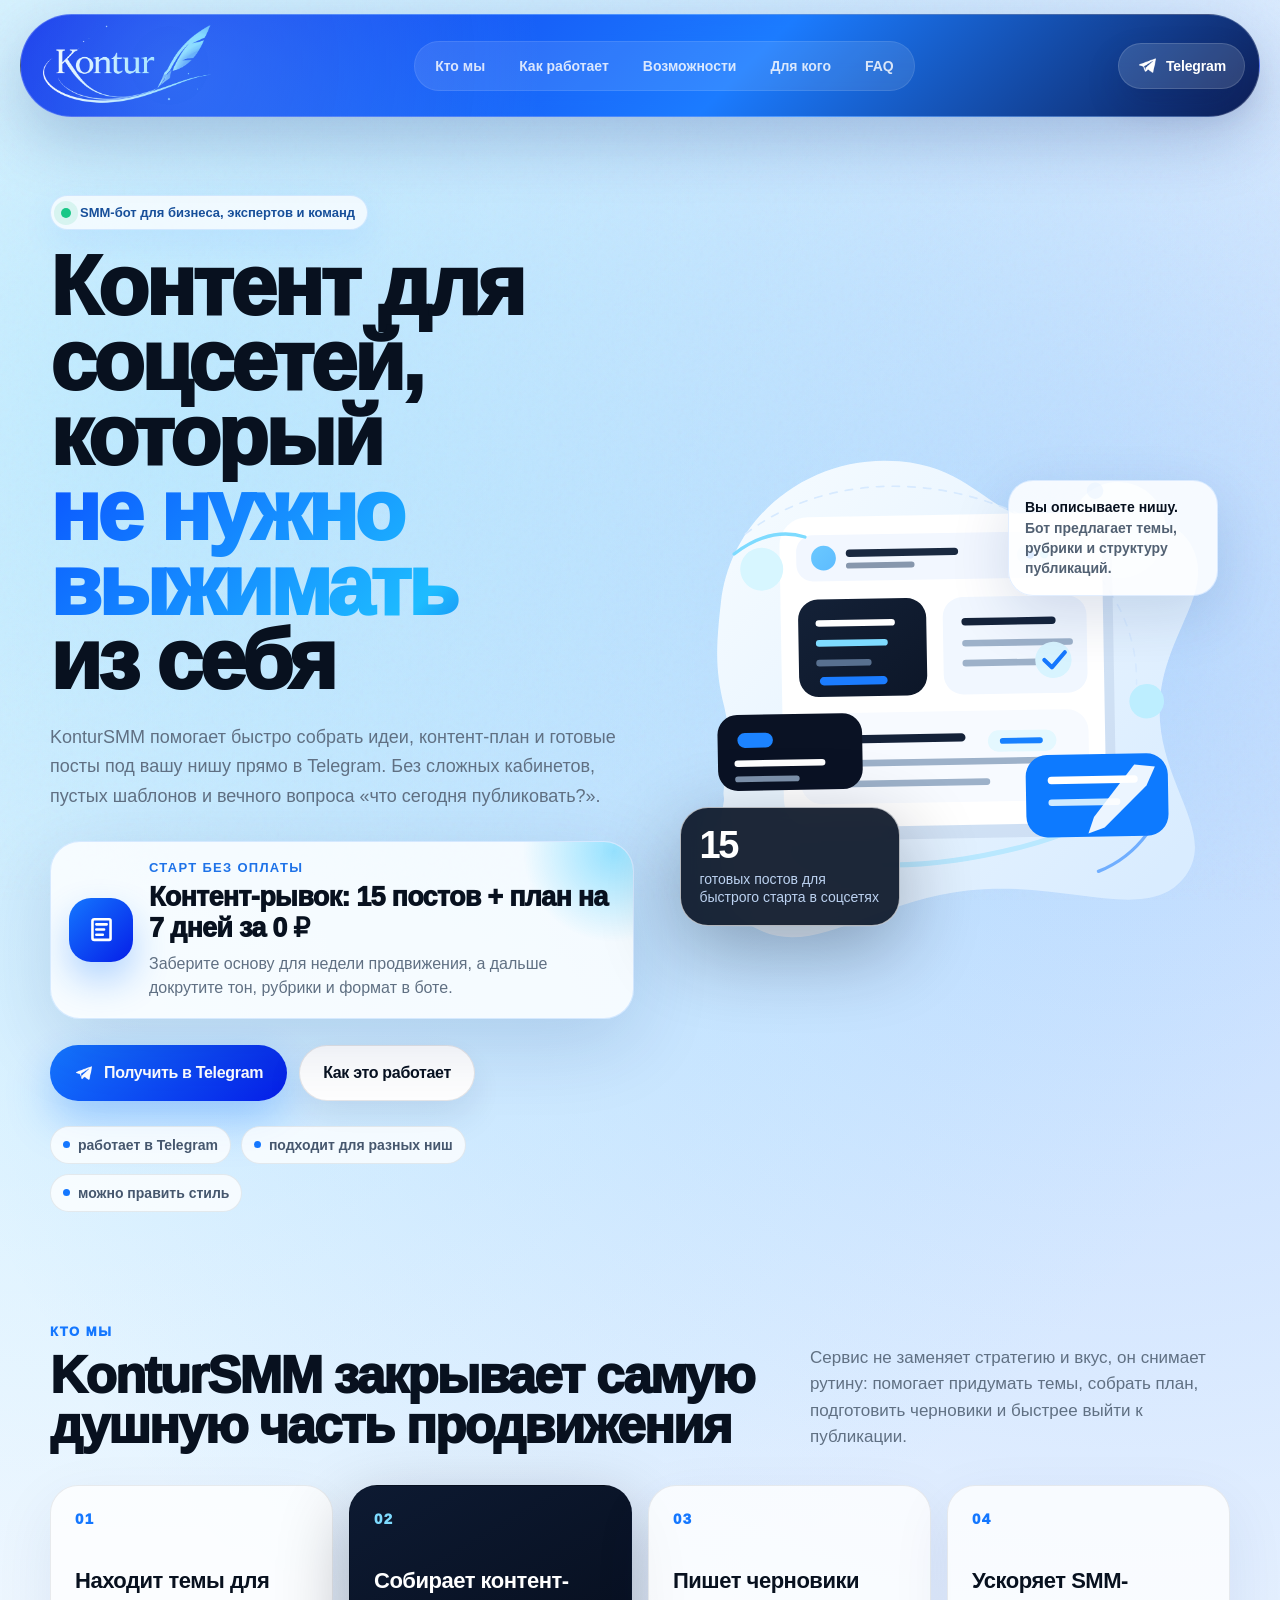
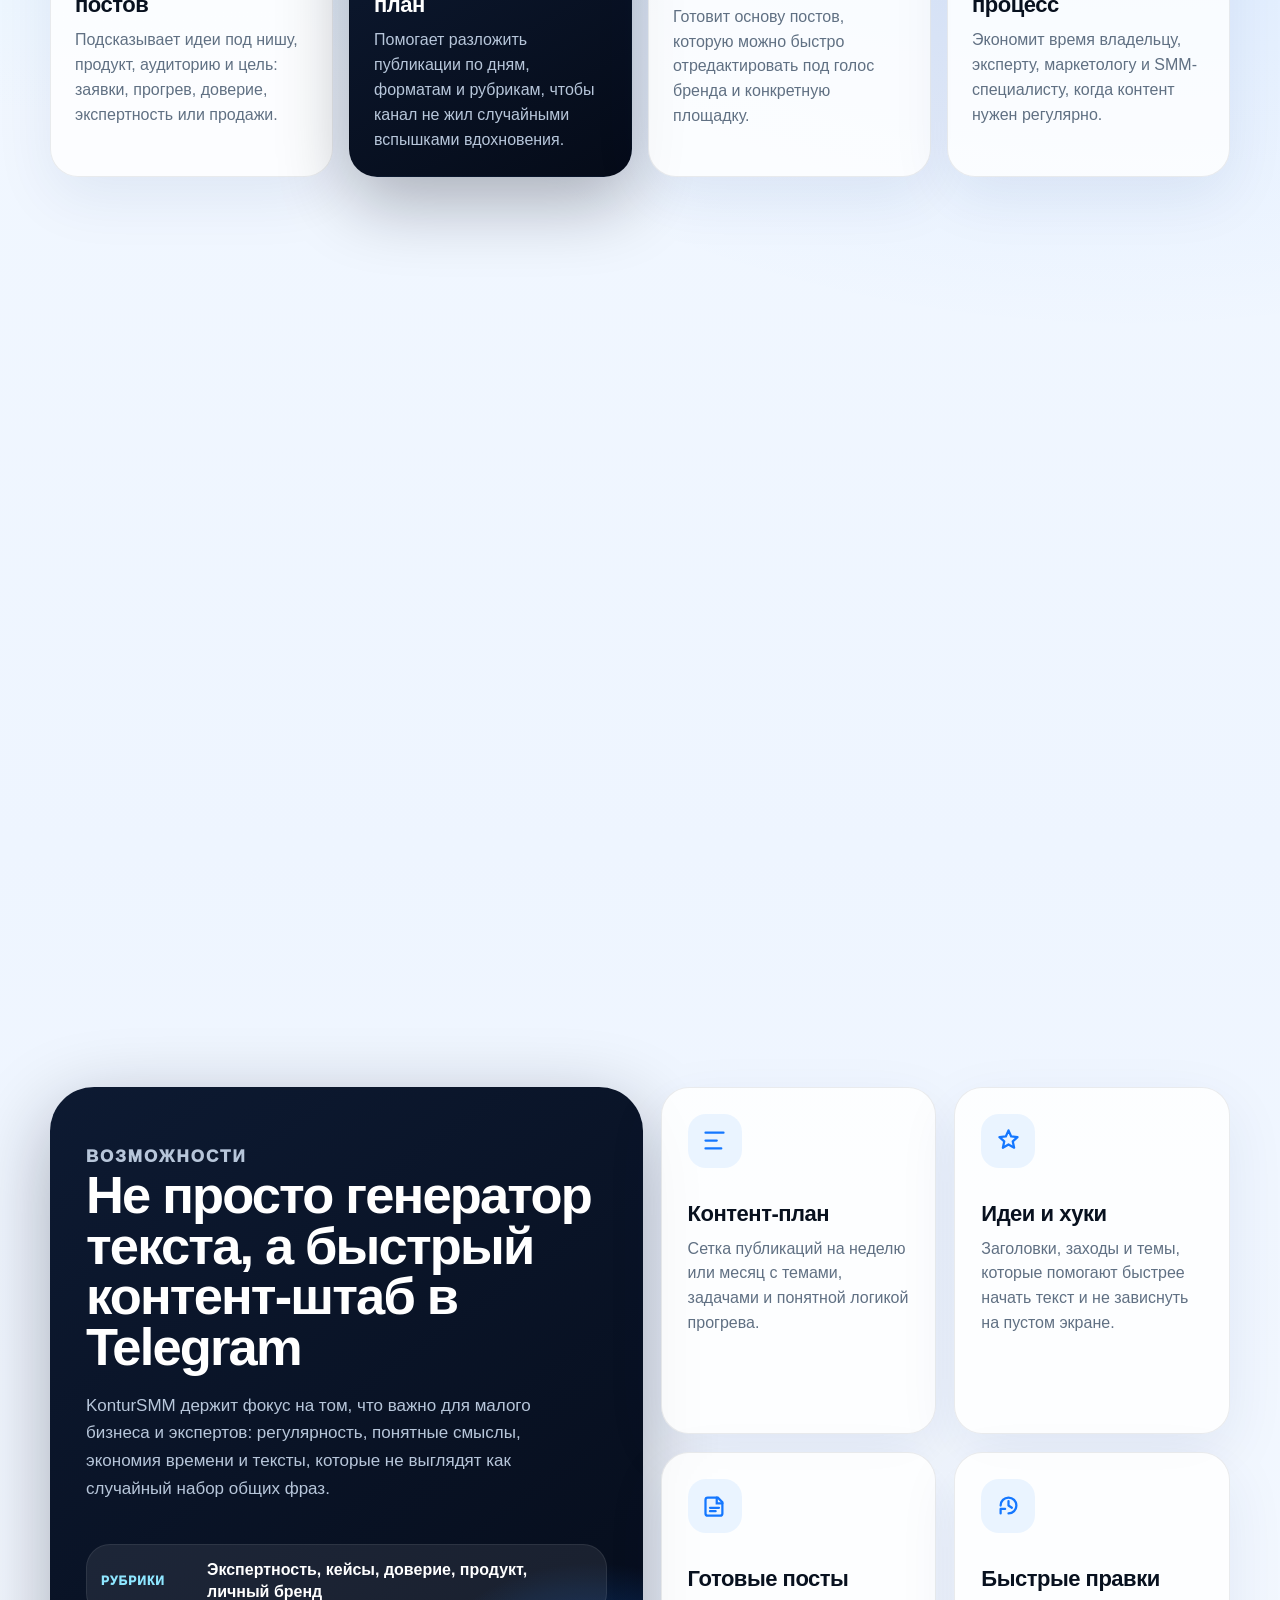
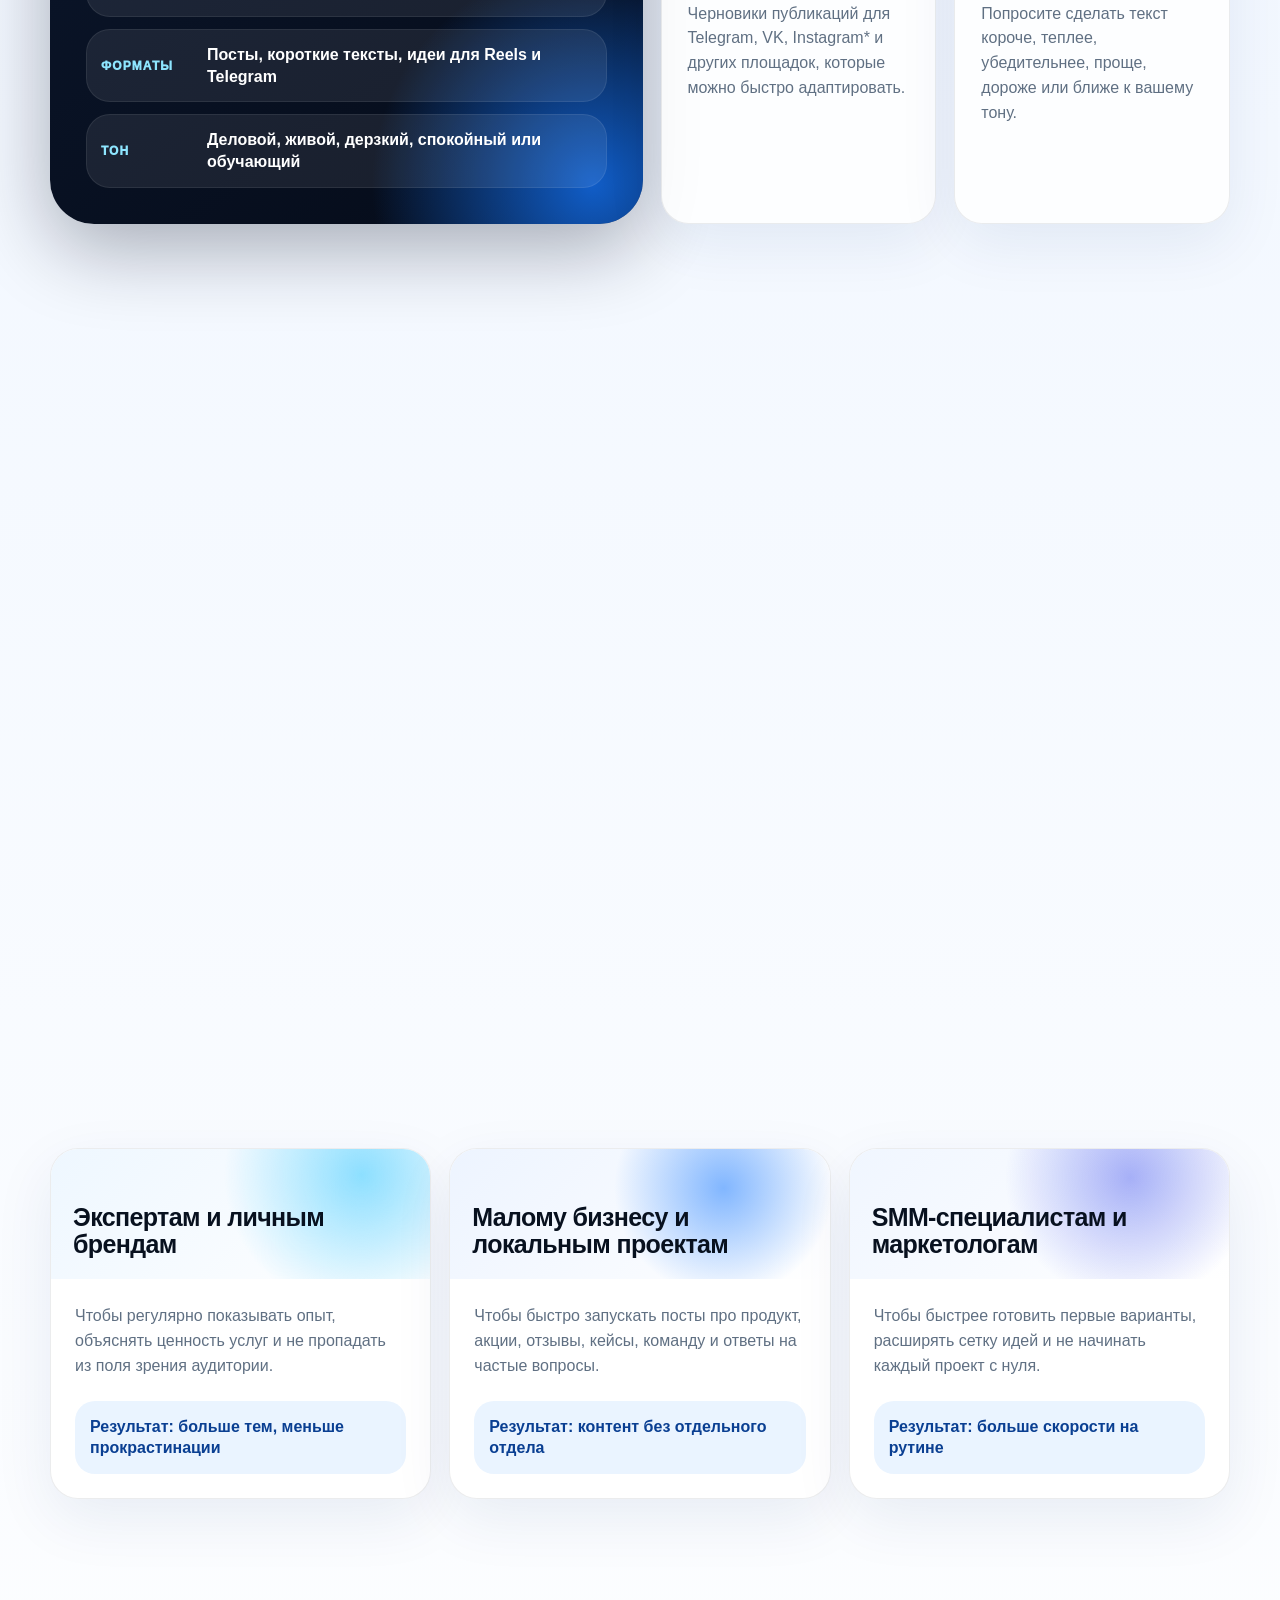
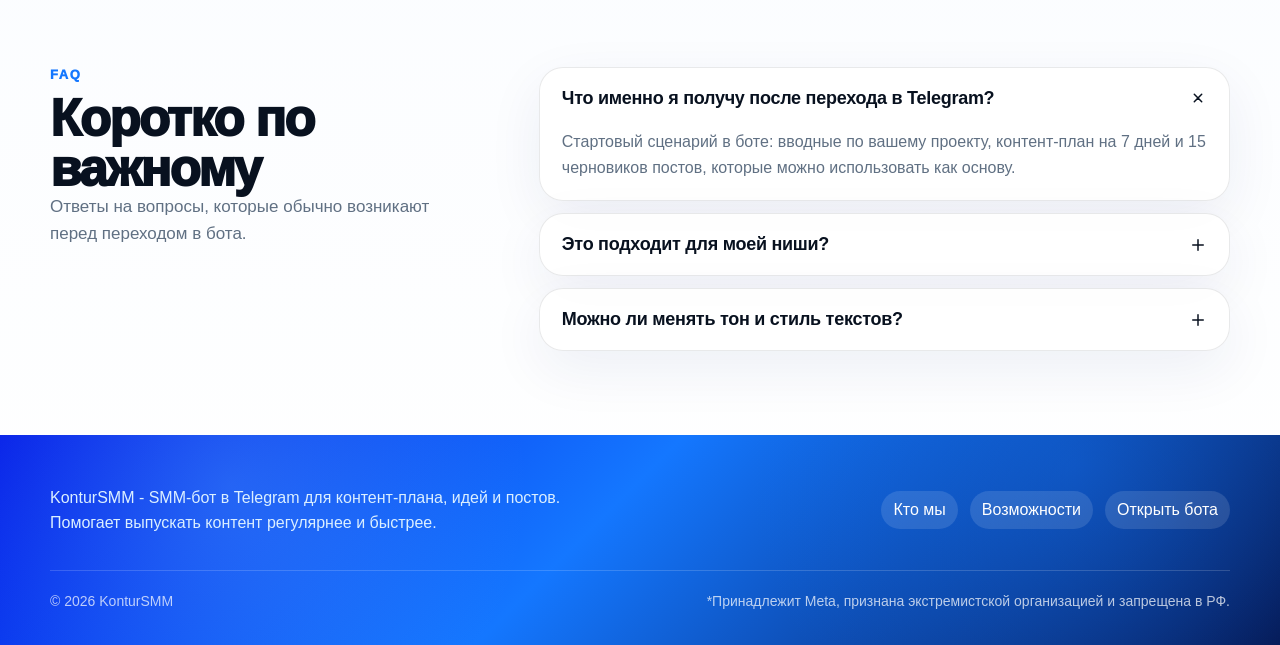
==== commit f008f3b4: "Rename index 2.html to index.html" ====
--- a/index.html
+++ b/index.html
@@ -53,19 +53,12 @@
     });
   </script>
   <script>
-    document.addEventListener('click', function(event) {
-      var target = event.target;
-
-      while (target && target !== document) {
-        if (target.matches && target.matches('[data-bot-link]')) {
-          if (typeof ym === 'function') {
-            ym(109148004, 'reachGoal', 'telegram_click');
-          }
-          return;
-        }
-        target = target.parentNode;
+    window.konturTrackTelegramClick = function() {
+      if (typeof window.ym === 'function') {
+        window.ym(109148004, 'reachGoal', 'telegram_click');
       }
-    });
+      return true;
+    };
   </script>
   <!-- /Yandex.Metrika counter -->
 </head>
@@ -94,7 +87,7 @@
         </nav>
 
         <div class="header-actions">
-          <a class="telegram-mini" href="https://t.me/KonturSmmAiBot?start=landing" data-bot-link target="_blank" rel="noopener" aria-label="Открыть KonturSMM в Telegram">
+          <a class="telegram-mini" href="https://t.me/KonturSmmAiBot?start=landing" data-bot-link target="_blank" rel="noopener" aria-label="Открыть KonturSMM в Telegram" onclick="return konturTrackTelegramClick();">
             <img class="telegram-icon" src="assets/telegram-icon-white.png" width="20" height="20" alt="" aria-hidden="true">
             <span>Telegram</span>
           </a>
@@ -127,7 +120,7 @@
             </div>
 
             <div class="hero-actions">
-              <a class="btn btn-primary" href="https://t.me/KonturSmmAiBot?start=lead" data-bot-link target="_blank" rel="noopener">
+              <a class="btn btn-primary" href="https://t.me/KonturSmmAiBot?start=lead" data-bot-link target="_blank" rel="noopener" onclick="return konturTrackTelegramClick();">
                 <img class="btn-icon" src="assets/telegram-icon-white.png" width="20" height="20" alt="" aria-hidden="true">
                 Получить в Telegram
               </a>
@@ -198,7 +191,7 @@
                 <h2>От идеи до первого пакета постов за один заход</h2>
                 <p>Логика простая: вы отвечаете на несколько вопросов, KonturSMM собирает основу, а вы выбираете, что доработать, усилить или отправить в работу.</p>
                 <div class="how-actions">
-                  <a class="btn btn-primary" href="https://t.me/KonturSmmAiBot?start=how" data-bot-link target="_blank" rel="noopener"><img class="btn-icon" src="assets/telegram-icon-white.png" width="20" height="20" alt="" aria-hidden="true">Запустить бота</a>
+                  <a class="btn btn-primary" href="https://t.me/KonturSmmAiBot?start=how" data-bot-link target="_blank" rel="noopener" onclick="return konturTrackTelegramClick();"><img class="btn-icon" src="assets/telegram-icon-white.png" width="20" height="20" alt="" aria-hidden="true">Запустить бота</a>
                 </div>
               </div>
 
@@ -280,7 +273,7 @@
                 <p>Это быстрый способ проверить, как KonturSMM понимает вашу нишу. Нажмите кнопку, откройте бота и получите стартовый пакет для продвижения.</p>
               </div>
               <div class="cta-actions">
-                <a class="btn btn-primary cta-telegram-btn" href="https://t.me/KonturSmmAiBot?start=lead_bottom" data-bot-link target="_blank" rel="noopener"><img class="btn-icon" src="assets/telegram-icon-white.png" width="20" height="20" alt="" aria-hidden="true">Получить в Telegram</a>
+                <a class="btn btn-primary cta-telegram-btn" href="https://t.me/KonturSmmAiBot?start=lead_bottom" data-bot-link target="_blank" rel="noopener" onclick="return konturTrackTelegramClick();"><img class="btn-icon" src="assets/telegram-icon-white.png" width="20" height="20" alt="" aria-hidden="true">Получить в Telegram</a>
                 <span class="micro-note">Telegram откроется в новом окне</span>
               </div>
             </div>
@@ -383,7 +376,7 @@
           <div class="footer-links">
             <a href="#about">Кто мы</a>
             <a href="#features">Возможности</a>
-            <a href="https://t.me/KonturSmmAiBot?start=footer" data-bot-link target="_blank" rel="noopener">Открыть бота</a>
+            <a href="https://t.me/KonturSmmAiBot?start=footer" data-bot-link target="_blank" rel="noopener" onclick="return konturTrackTelegramClick();">Открыть бота</a>
           </div>
         </div>
         <div class="footer-bottom">
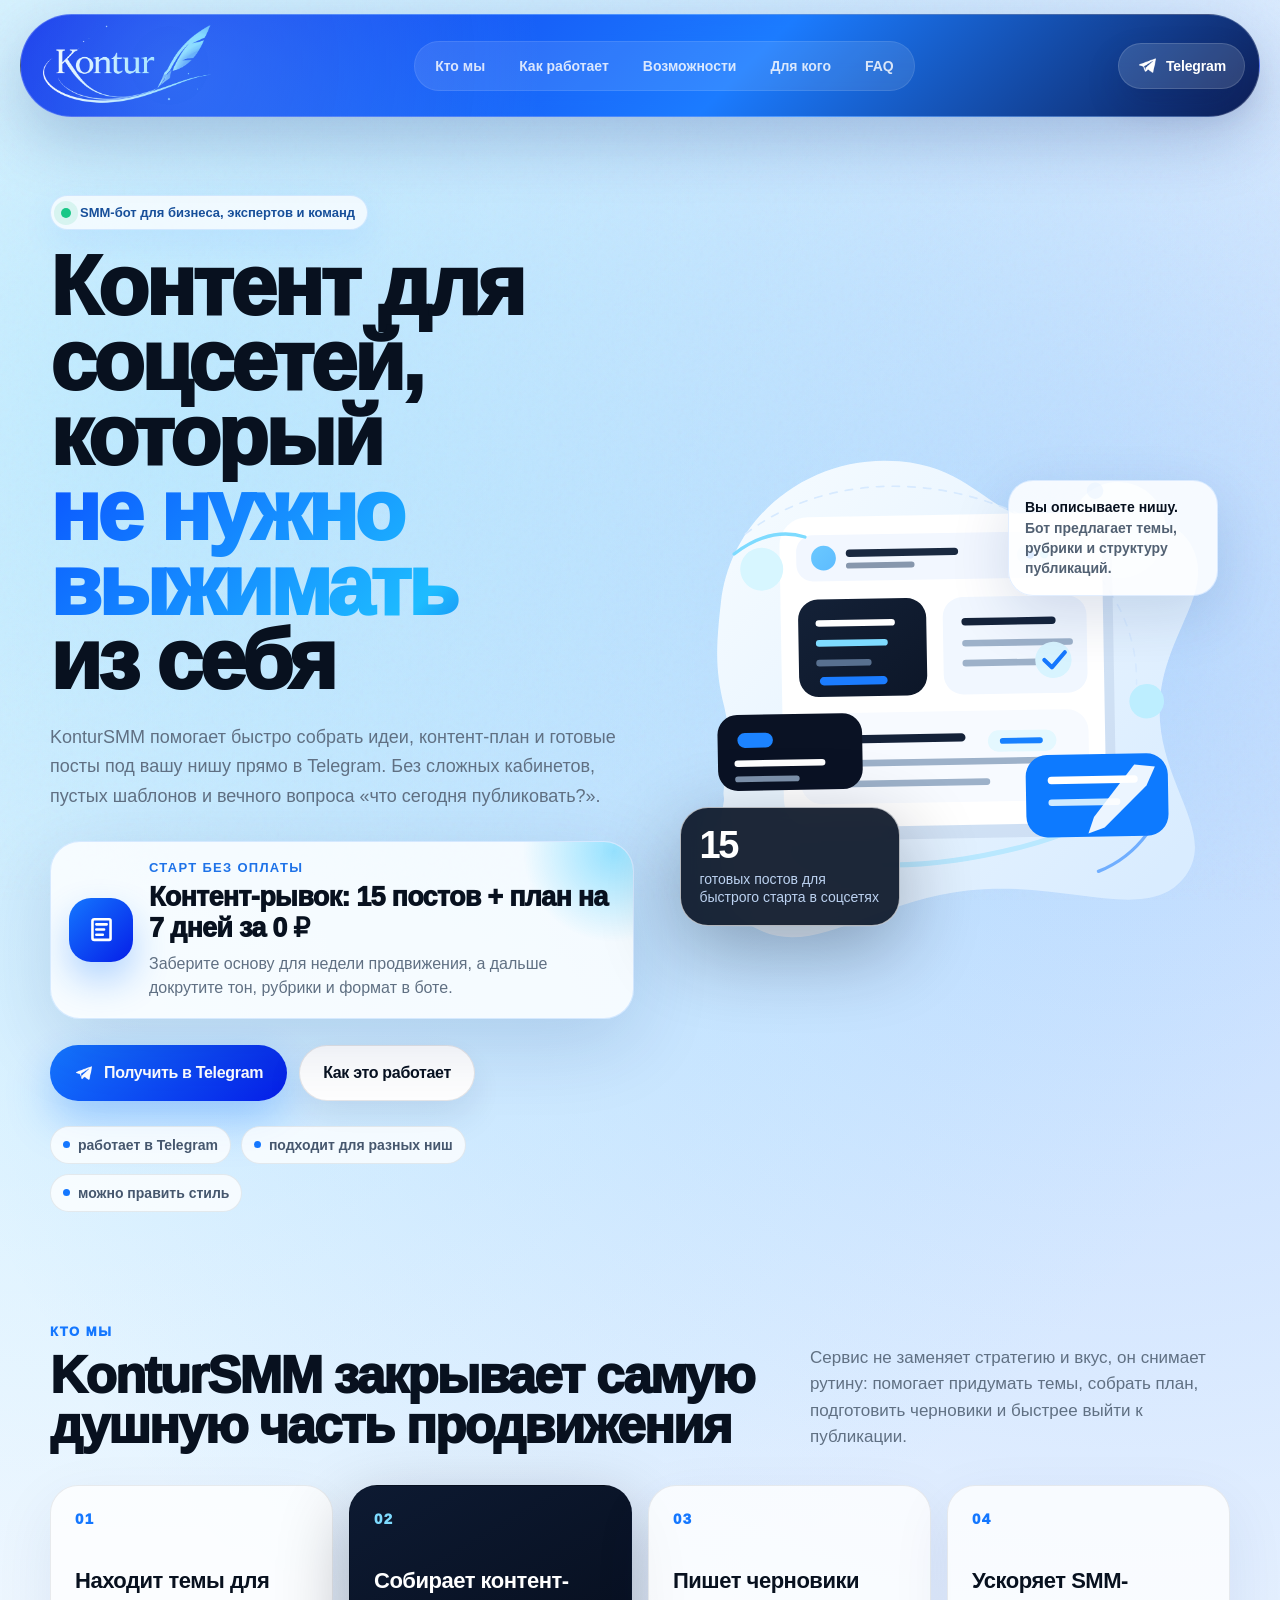
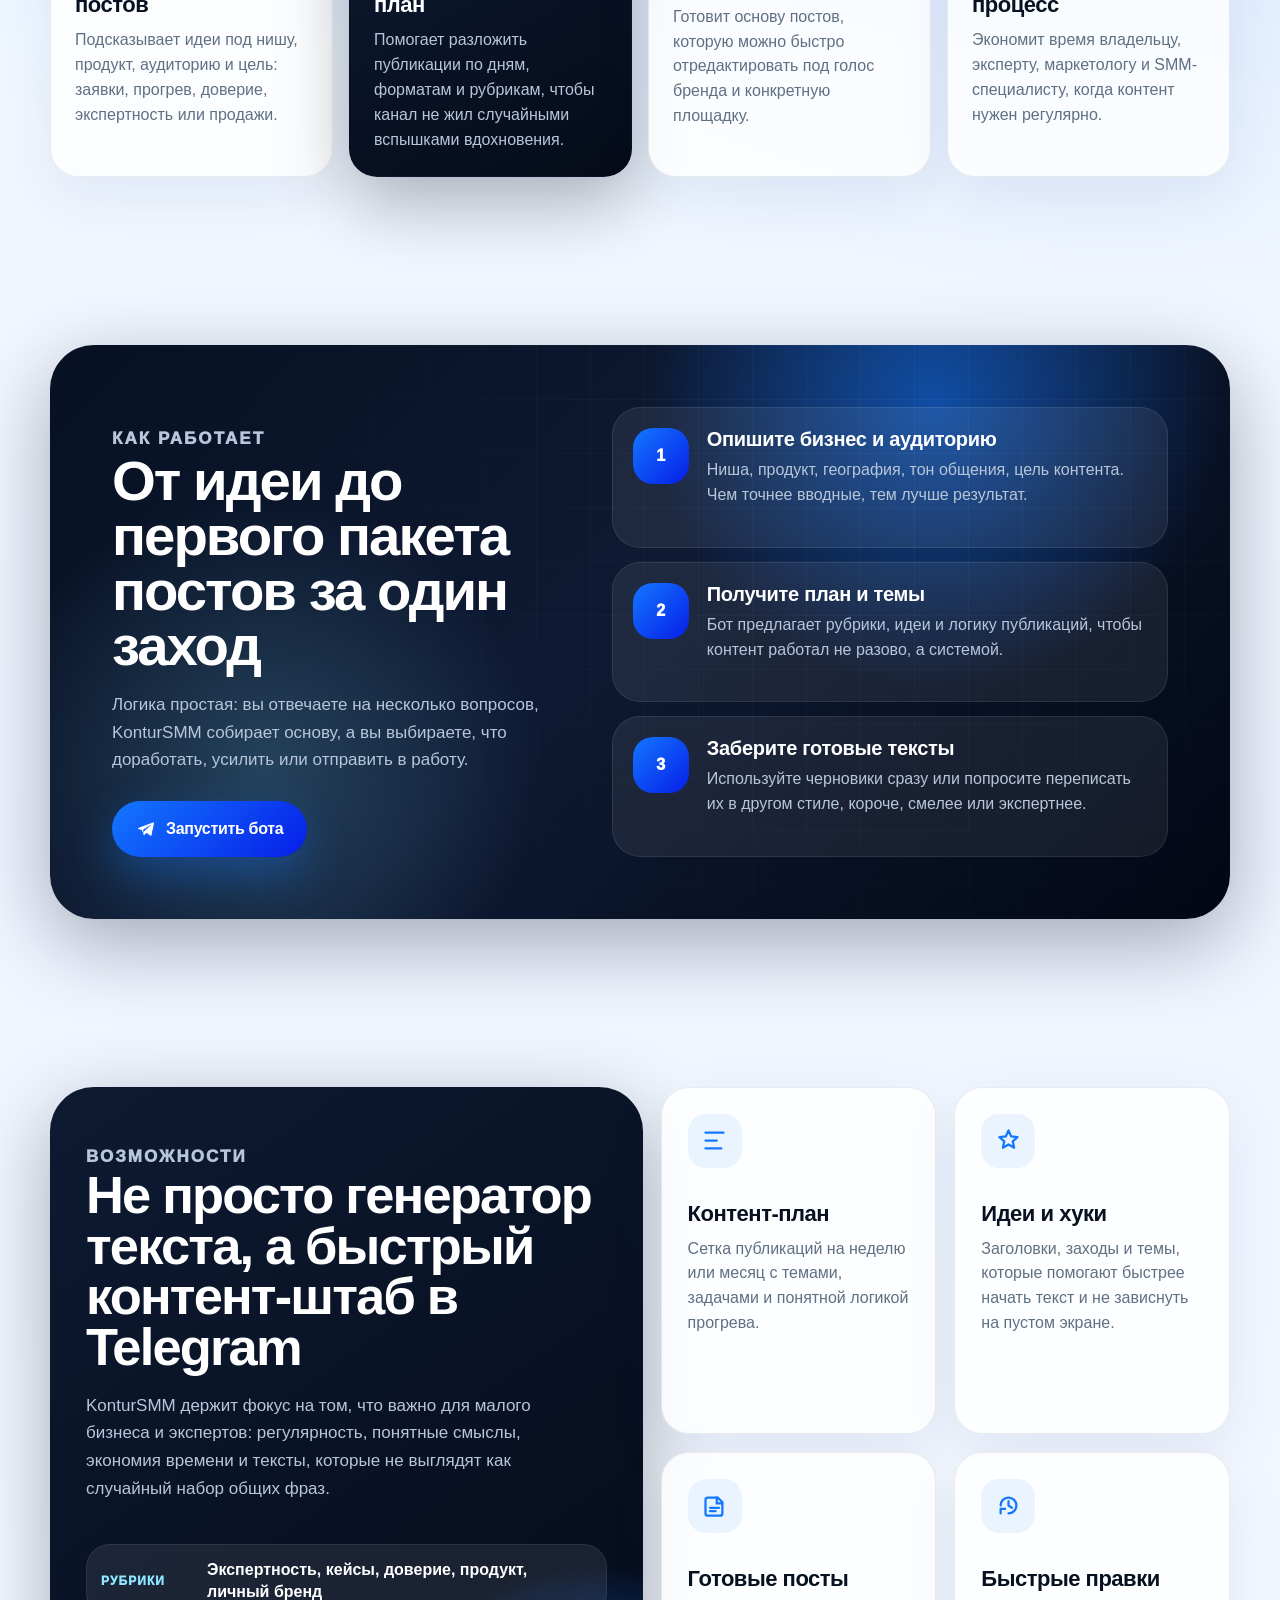
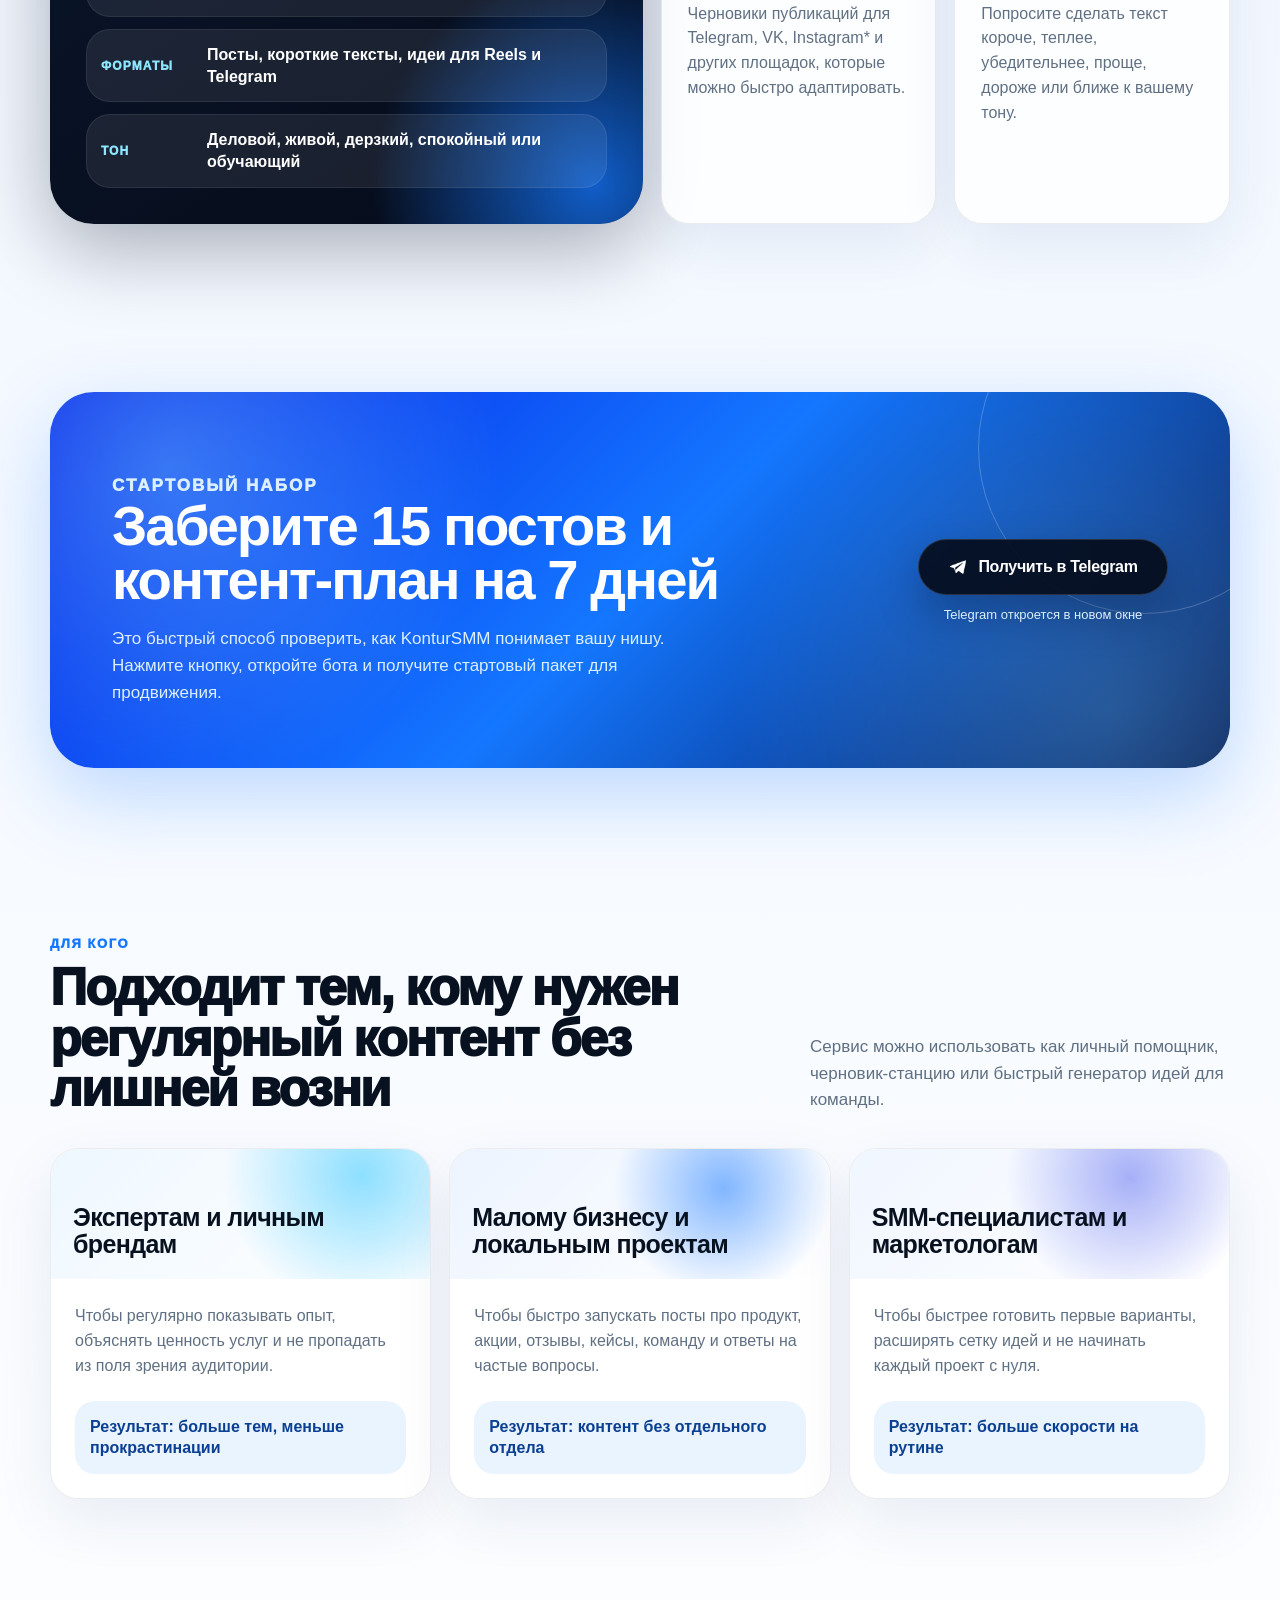
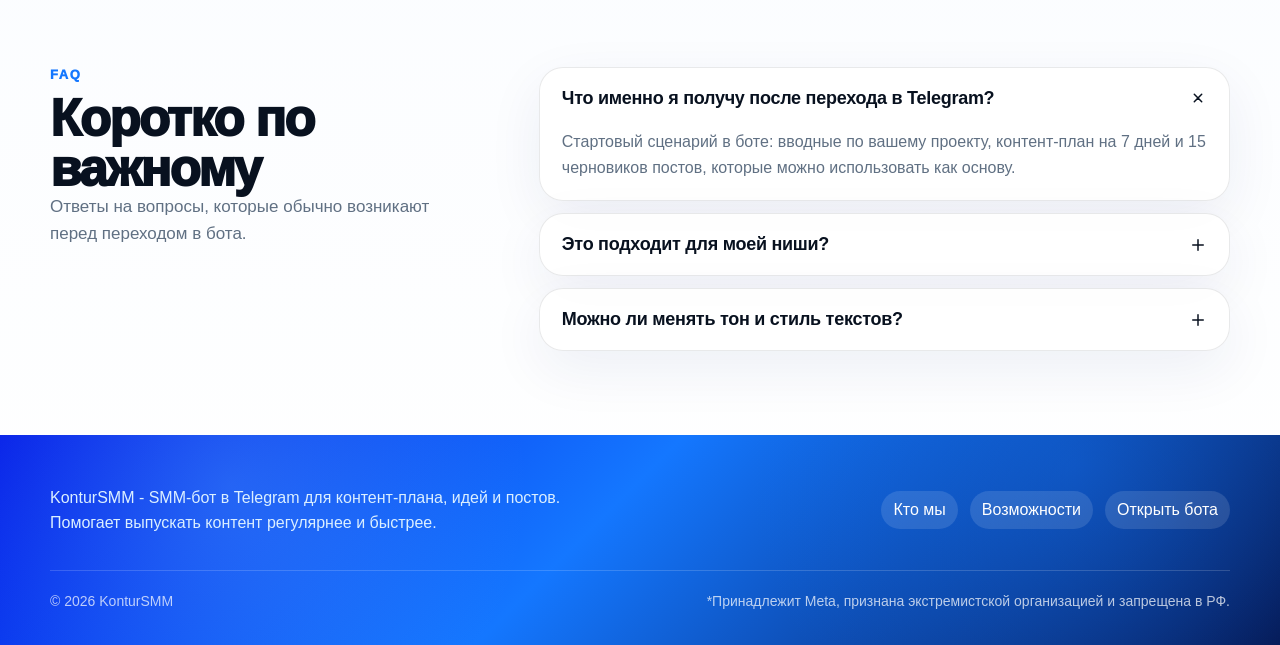
==== commit 40b297a0: "Add files via upload" ====
--- a/index.html
+++ b/index.html
@@ -14,7 +14,10 @@
   <meta property="og:description" content="Идеи, контент-план и готовые посты для бизнеса, экспертов и SMM-специалистов. Стартовый набор: 15 постов + план на 7 дней.">
   <meta property="og:image" content="https://kontursmm.ru/assets/og-cover.svg">
   <meta property="og:url" content="https://kontursmm.ru/">
-  <link rel="icon" href="assets/favicon.png" type="image/png">
+  <link rel="icon" href="favicon.ico" sizes="any">
+  <link rel="icon" href="favicon.svg" type="image/svg+xml">
+  <link rel="apple-touch-icon" href="apple-touch-icon.png">
+  <link rel="manifest" href="site.webmanifest">
   <link rel="preload" href="assets/hero-illustration.svg?v=clear2" as="image" type="image/svg+xml">
   <link rel="stylesheet" href="styles.css">
   <script type="application/ld+json">
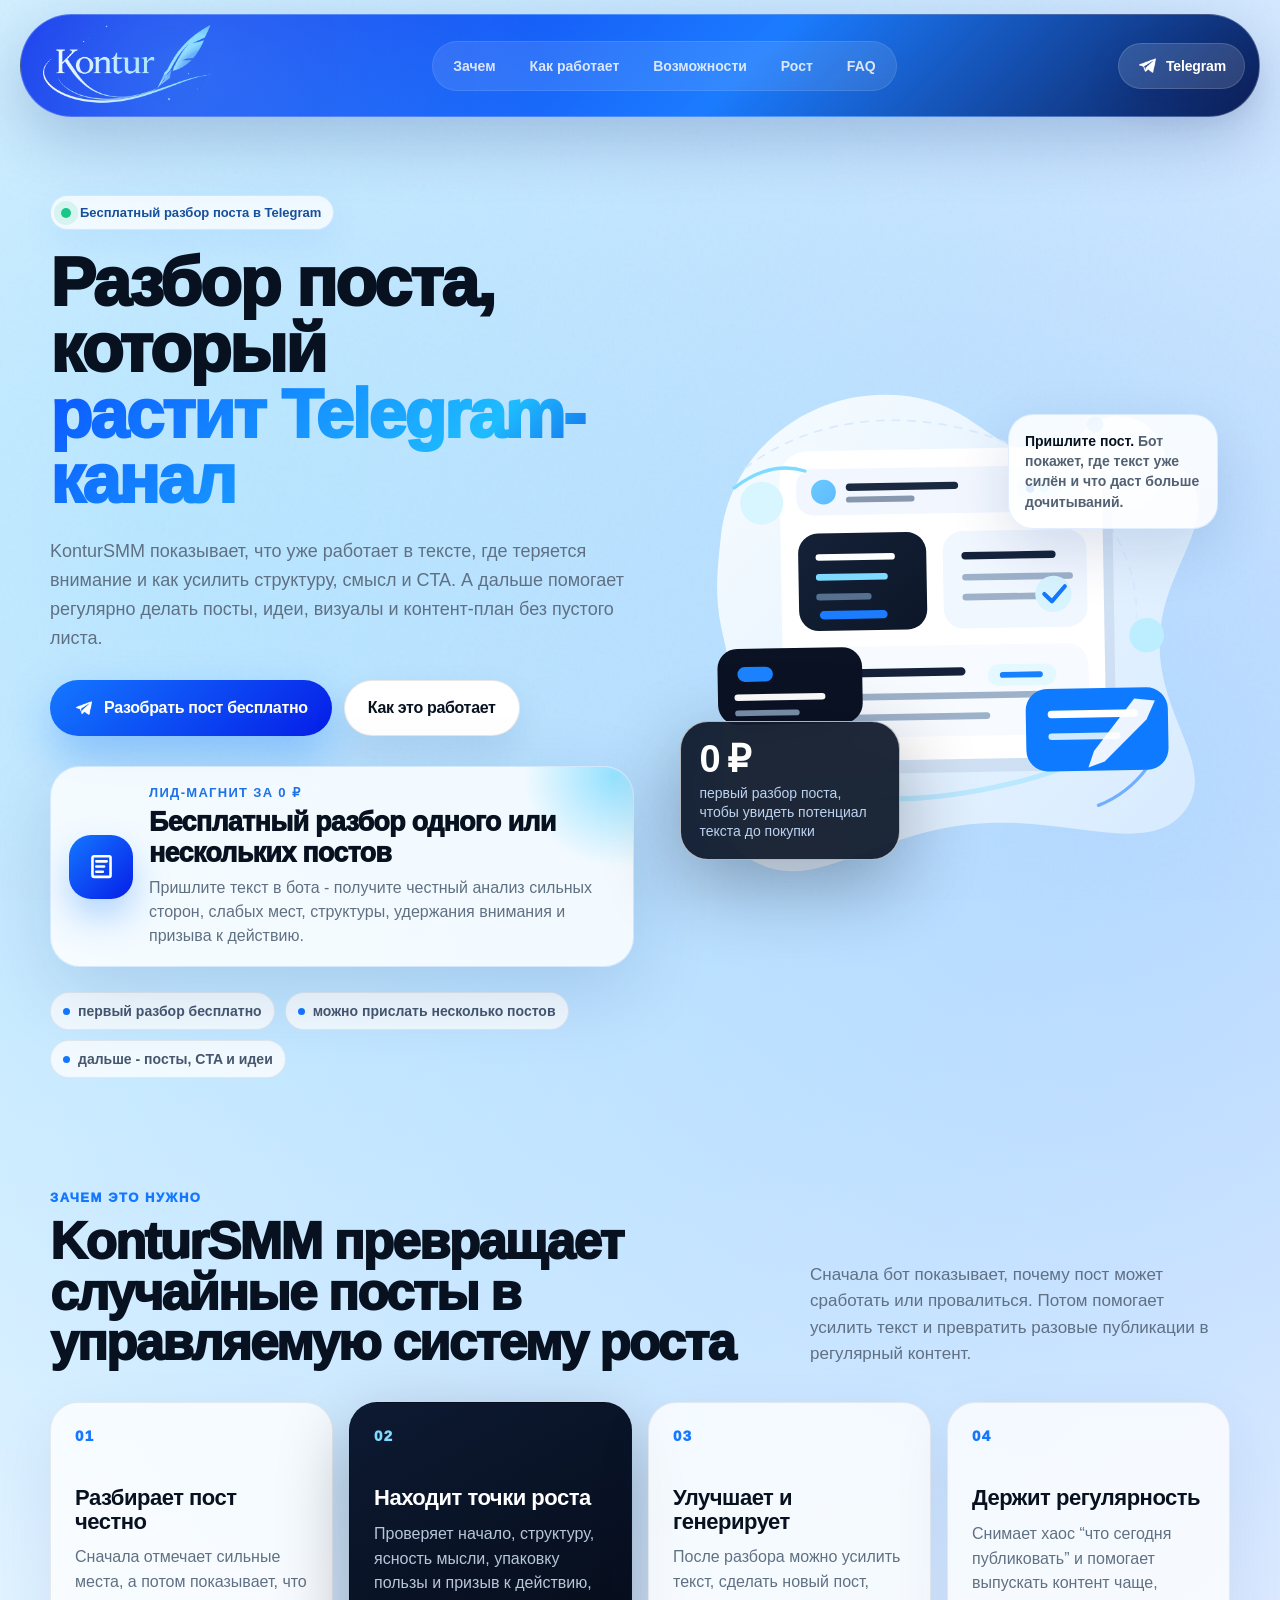
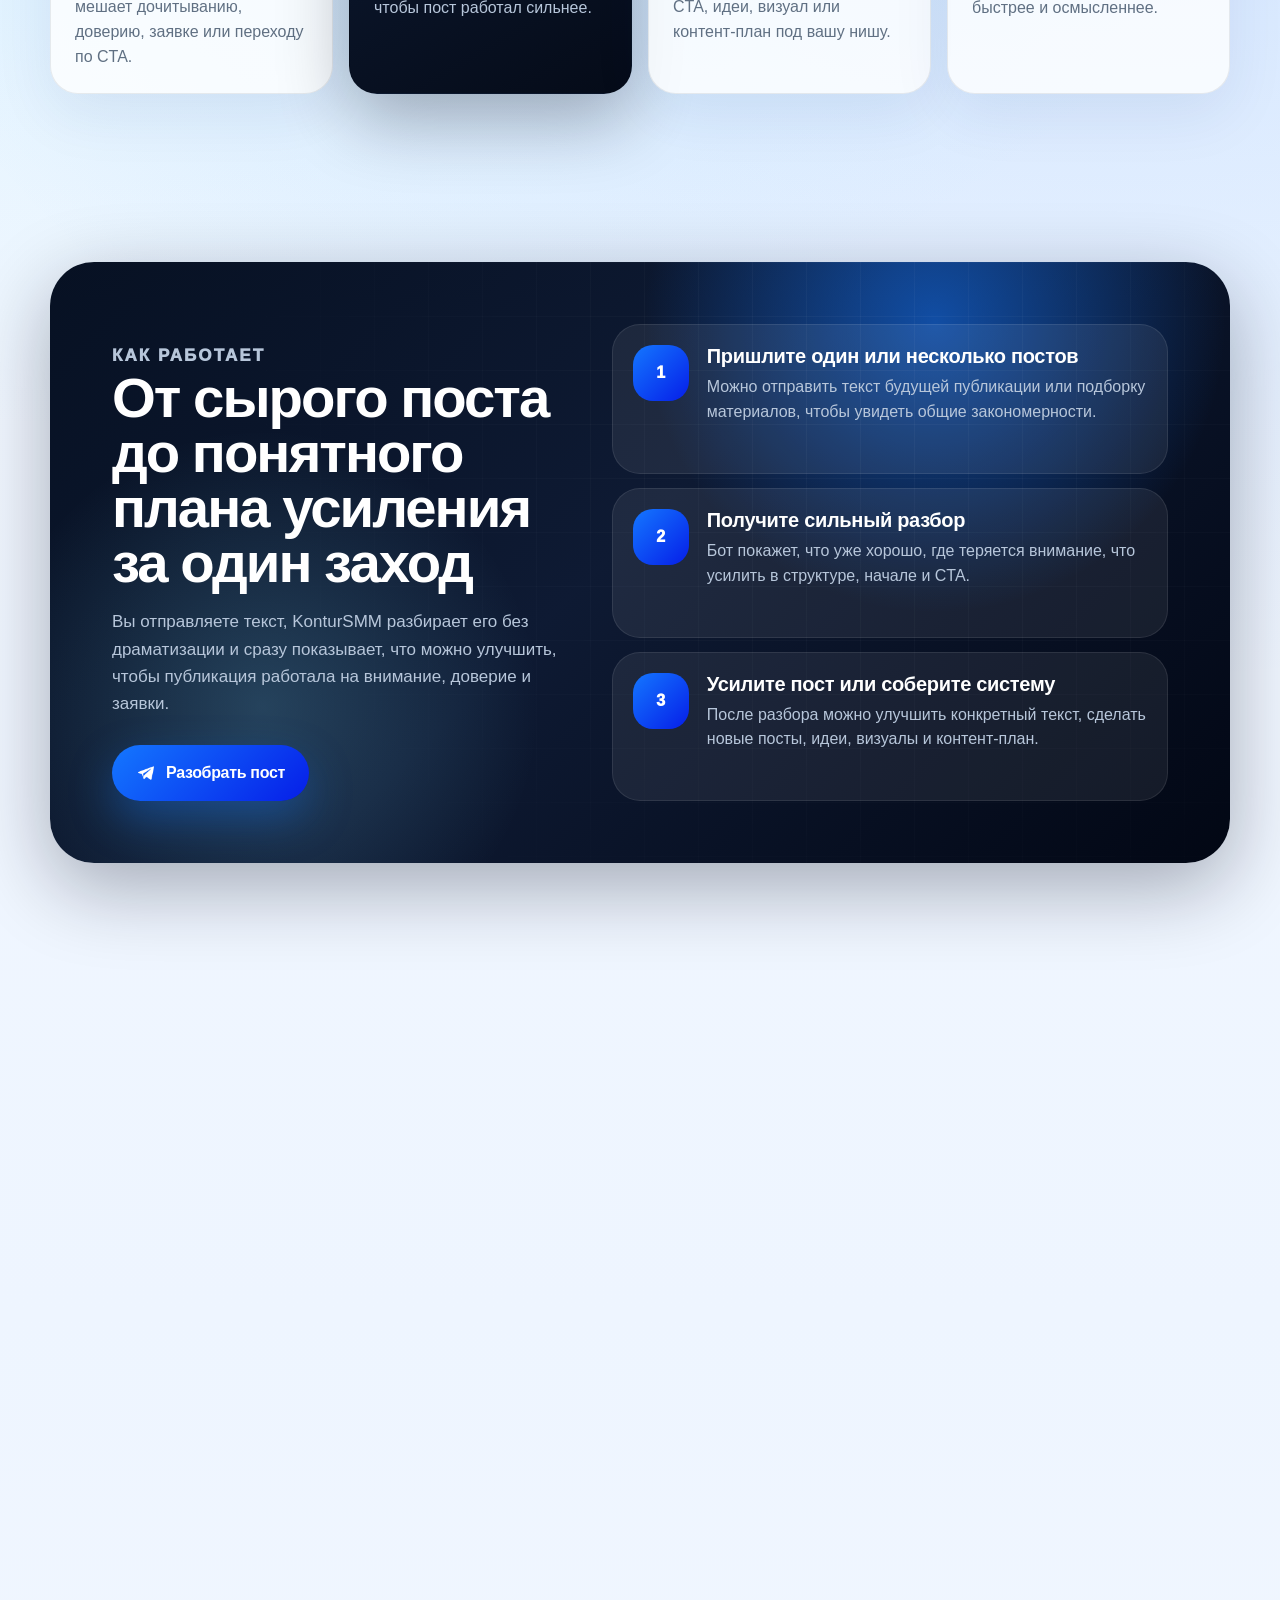
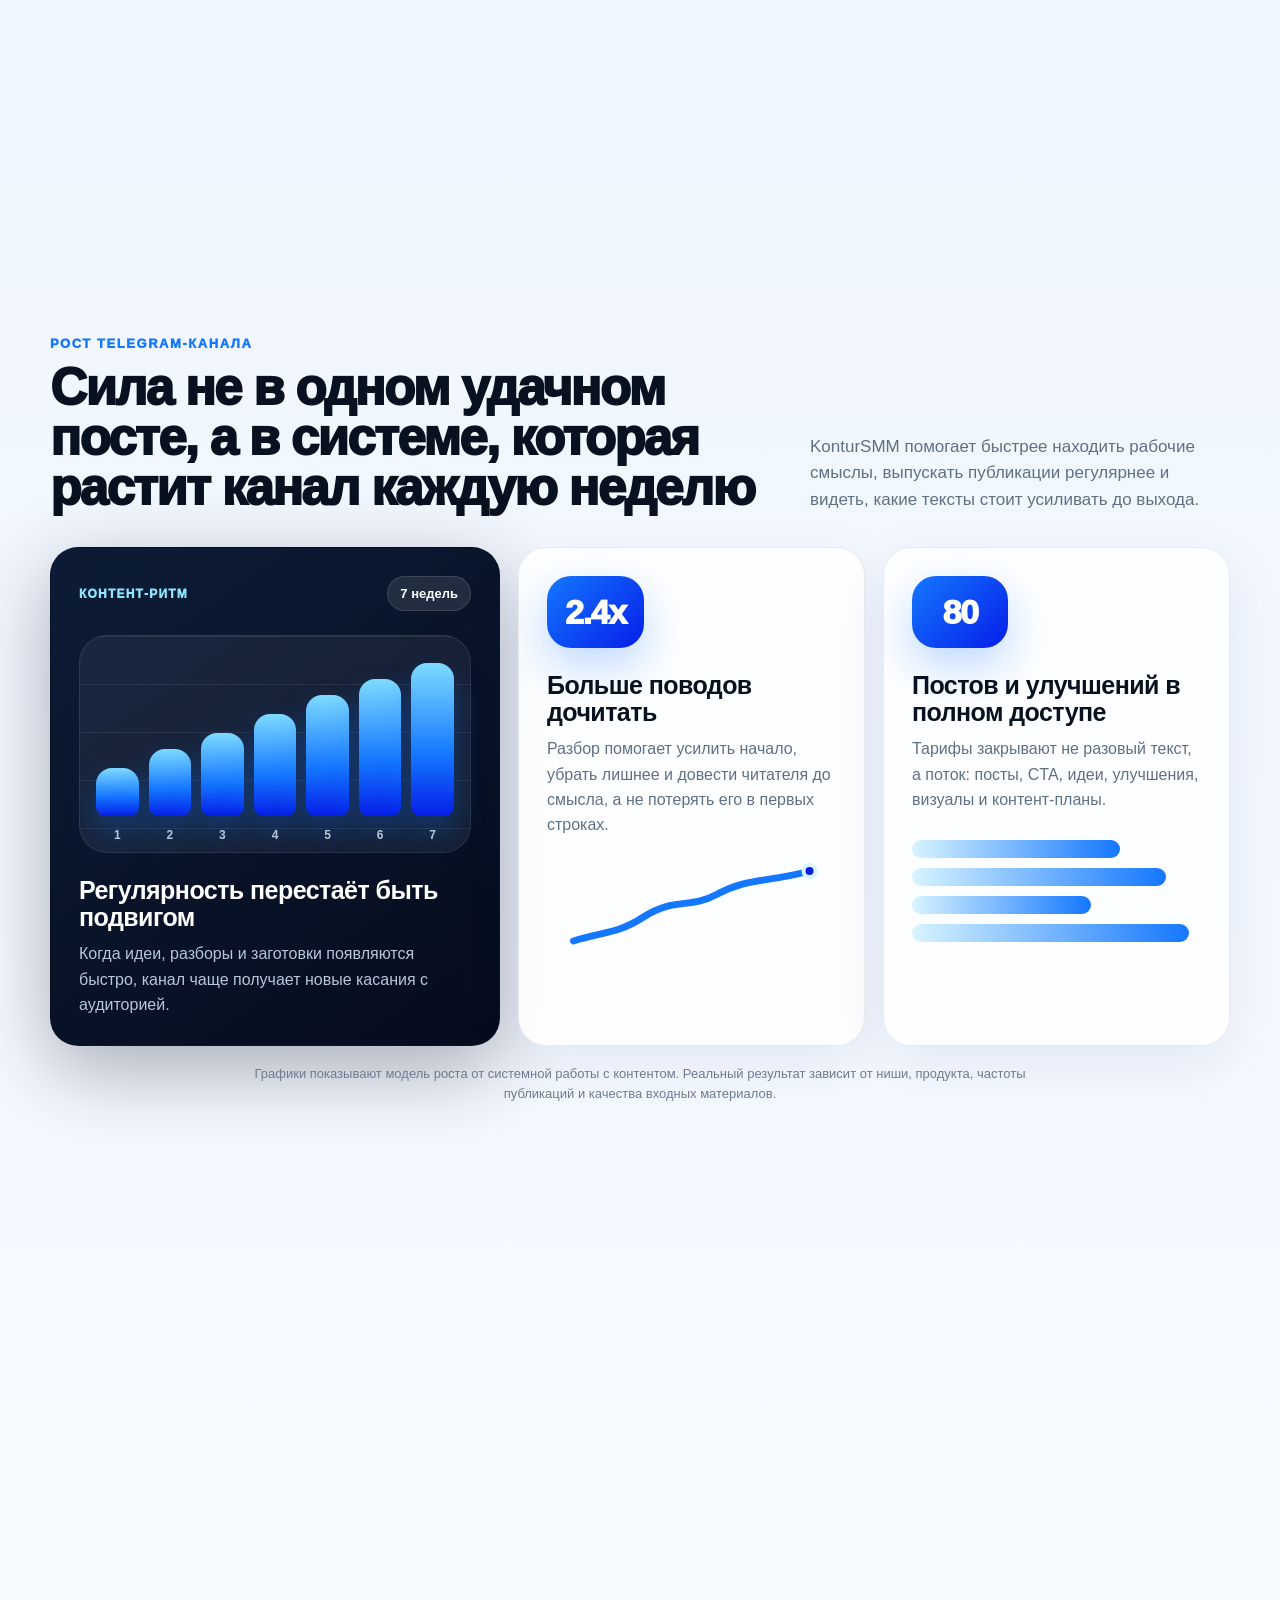
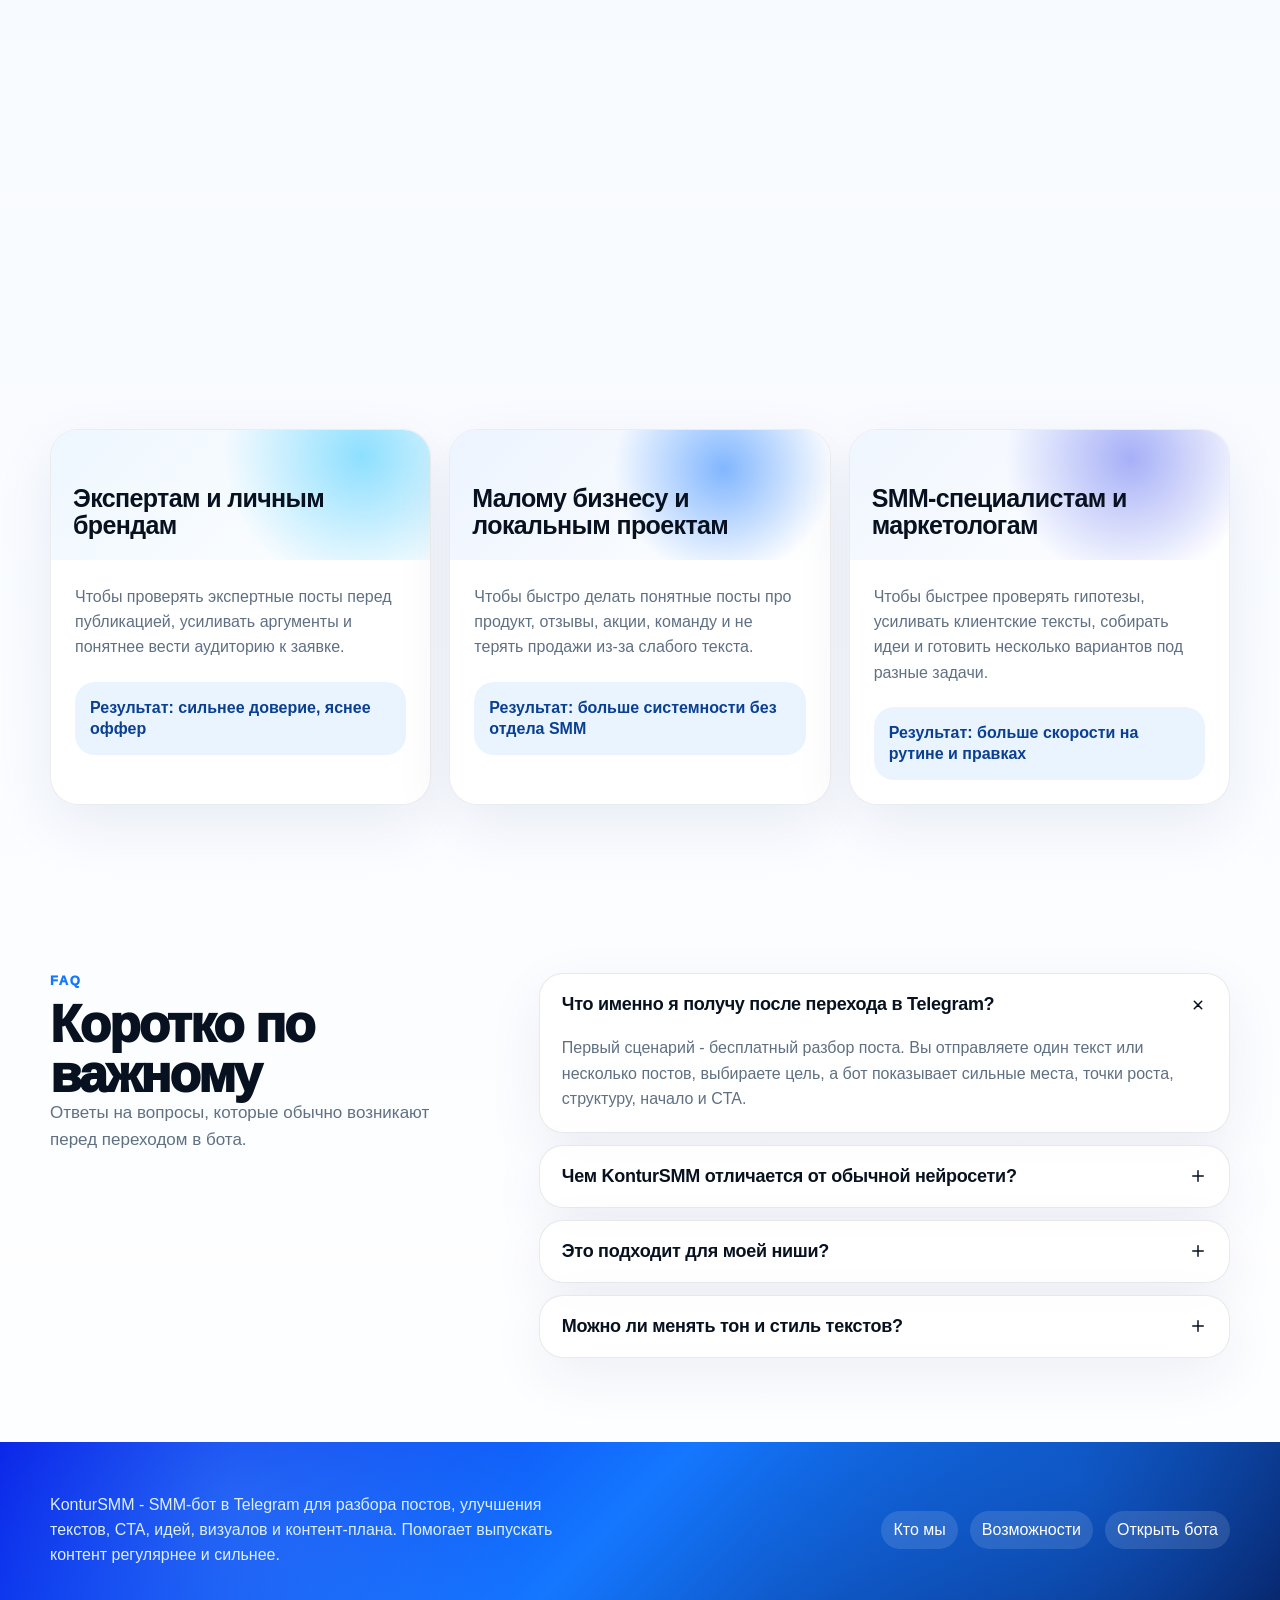
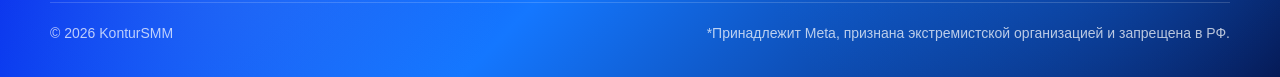
==== commit 54b1fb86: "Add files via upload" ====
--- a/index.html
+++ b/index.html
@@ -3,15 +3,15 @@
 <head>
   <meta charset="utf-8">
   <meta name="viewport" content="width=device-width, initial-scale=1">
-  <title>KonturSMM - SMM-бот для контент-плана, постов и идей в Telegram</title>
-  <meta name="description" content="KonturSMM помогает быстро создавать контент-план, идеи и готовые посты для соцсетей прямо в Telegram. Получите 15 постов и план на 7 дней за 0 ₽.">
-  <meta name="keywords" content="SMM бот, бот для SMM, генератор постов, контент-план, посты для соцсетей, Telegram бот для SMM, автоматизация SMM, KonturSMM">
+  <title>KonturSMM - бесплатный разбор поста и рост Telegram-канала</title>
+  <meta name="description" content="KonturSMM разбирает Telegram-посты, показывает сильные места и точки роста, помогает улучшать тексты, CTA, идеи, визуалы и контент-план прямо в Telegram. Первый разбор поста бесплатно.">
+  <meta name="keywords" content="разбор поста, анализ поста Telegram, SMM бот, бот для SMM, генератор постов, контент-план, посты для Telegram, рост Telegram канала, KonturSMM">
   <meta name="robots" content="index, follow">
   <link rel="canonical" href="https://kontursmm.ru/">
   <meta name="theme-color" content="#1477ff">
   <meta property="og:type" content="website">
-  <meta property="og:title" content="KonturSMM - SMM-бот для контента в Telegram">
-  <meta property="og:description" content="Идеи, контент-план и готовые посты для бизнеса, экспертов и SMM-специалистов. Стартовый набор: 15 постов + план на 7 дней.">
+  <meta property="og:title" content="KonturSMM - разберите пост и усильте Telegram-контент">
+  <meta property="og:description" content="Бесплатный разбор поста: что уже работает, где теряется внимание и как усилить текст, CTA и структуру. Дальше - посты, идеи, визуалы и контент-план в Telegram.">
   <meta property="og:image" content="https://kontursmm.ru/assets/og-cover.svg">
   <meta property="og:url" content="https://kontursmm.ru/">
   <link rel="icon" href="favicon.ico" sizes="any">
@@ -27,12 +27,12 @@
       "name": "KonturSMM",
       "applicationCategory": "BusinessApplication",
       "operatingSystem": "Telegram",
-      "description": "SMM-бот в Telegram для создания контент-плана, идей и постов для соцсетей.",
+      "description": "SMM-бот в Telegram для разбора постов, улучшения текстов, CTA, идей, визуалов и контент-плана.",
       "offers": {
         "@type": "Offer",
         "price": "0",
         "priceCurrency": "RUB",
-        "description": "Стартовый набор: 15 постов и контент-план на 7 дней."
+        "description": "Первый разбор Telegram-поста бесплатно."
       }
     }
   </script>
@@ -82,10 +82,10 @@
         </a>
 
         <nav class="main-nav" data-nav aria-label="Главная навигация">
-          <a href="#about">Кто мы</a>
+          <a href="#about">Зачем</a>
           <a href="#how">Как работает</a>
           <a href="#features">Возможности</a>
-          <a href="#for">Для кого</a>
+          <a href="#growth">Рост</a>
           <a href="#faq">FAQ</a>
         </nav>
 
@@ -105,46 +105,46 @@
       <section class="hero" id="top">
         <div class="container hero-grid">
           <div class="hero-content reveal">
-            <p class="eyebrow">SMM-бот для бизнеса, экспертов и команд</p>
-            <h1>Контент для соцсетей, который <span class="accent">не нужно выжимать</span> из себя</h1>
-            <p class="hero-text">KonturSMM помогает быстро собрать идеи, контент-план и готовые посты под вашу нишу прямо в Telegram. Без сложных кабинетов, пустых шаблонов и вечного вопроса «что сегодня публиковать?».</p>
-
-            <div class="lead-card" aria-label="Стартовый набор KonturSMM">
+            <p class="eyebrow">Бесплатный разбор поста в Telegram</p>
+            <h1>Разбор поста, который <span class="accent">растит Telegram-канал</span></h1>
+            <p class="hero-text">KonturSMM показывает, что уже работает в тексте, где теряется внимание и как усилить структуру, смысл и CTA. А дальше помогает регулярно делать посты, идеи, визуалы и контент-план без пустого листа.</p>
+
+            <div class="hero-actions">
+              <a class="btn btn-primary" href="https://t.me/KonturSmmAiBot?start=lead" data-bot-link target="_blank" rel="noopener" onclick="return konturTrackTelegramClick();">
+                <img class="btn-icon" src="assets/telegram-icon-white.png" width="20" height="20" alt="" aria-hidden="true">
+                Разобрать пост бесплатно
+              </a>
+              <a class="btn btn-secondary" href="#how">Как это работает</a>
+            </div>
+
+            <div class="lead-card" aria-label="Бесплатный разбор поста KonturSMM">
               <div class="lead-card-inner">
                 <div class="lead-icon" aria-hidden="true">
                   <svg viewBox="0 0 24 24" fill="none"><path d="M5 5.5C5 4.7 5.7 4 6.5 4H18C18.6 4 19 4.4 19 5V19C19 19.6 18.6 20 18 20H6.5C5.7 20 5 19.3 5 18.5V5.5Z" stroke="currentColor" stroke-width="2"/><path d="M8 8H16M8 12H14M8 16H13" stroke="currentColor" stroke-width="2" stroke-linecap="round"/></svg>
                 </div>
                 <div>
-                  <p class="lead-label">Старт без оплаты</p>
-                  <p class="lead-title">Контент-рывок: 15 постов + план на 7 дней за 0 ₽</p>
-                  <p class="lead-subtitle">Заберите основу для недели продвижения, а дальше докрутите тон, рубрики и формат в боте.</p>
-                </div>
-              </div>
-            </div>
-
-            <div class="hero-actions">
-              <a class="btn btn-primary" href="https://t.me/KonturSmmAiBot?start=lead" data-bot-link target="_blank" rel="noopener" onclick="return konturTrackTelegramClick();">
-                <img class="btn-icon" src="assets/telegram-icon-white.png" width="20" height="20" alt="" aria-hidden="true">
-                Получить в Telegram
-              </a>
-              <a class="btn btn-secondary" href="#how">Как это работает</a>
+                  <p class="lead-label">Лид-магнит за 0 ₽</p>
+                  <p class="lead-title">Бесплатный разбор одного или нескольких постов</p>
+                  <p class="lead-subtitle">Пришлите текст в бота - получите честный анализ сильных сторон, слабых мест, структуры, удержания внимания и призыва к действию.</p>
+                </div>
+              </div>
             </div>
 
             <div class="hero-proof" aria-label="Преимущества KonturSMM">
-              <span>работает в Telegram</span>
-              <span>подходит для разных ниш</span>
-              <span>можно править стиль</span>
+              <span>первый разбор бесплатно</span>
+              <span>можно прислать несколько постов</span>
+              <span>дальше - посты, CTA и идеи</span>
             </div>
           </div>
 
           <div class="hero-visual reveal" aria-hidden="true">
             <img class="hero-art" src="assets/hero-illustration.svg?v=clear2" width="680" height="600" alt="">
             <div class="hero-note">
-              <p><b>Вы описываете нишу.</b> Бот предлагает темы, рубрики и структуру публикаций.</p>
+              <p><b>Пришлите пост.</b> Бот покажет, где текст уже силён и что даст больше дочитываний.</p>
             </div>
             <div class="hero-stat">
-              <strong>15</strong>
-              <span>готовых постов для быстрого старта в соцсетях</span>
+              <strong>0 ₽</strong>
+              <span>первый разбор поста, чтобы увидеть потенциал текста до покупки</span>
             </div>
           </div>
         </div>
@@ -154,32 +154,32 @@
         <div class="container">
           <div class="section-head reveal">
             <div>
-              <p class="section-kicker">Кто мы</p>
-              <h2 class="section-title">KonturSMM закрывает самую душную часть продвижения</h2>
-            </div>
-            <p class="section-copy">Сервис не заменяет стратегию и вкус, он снимает рутину: помогает придумать темы, собрать план, подготовить черновики и быстрее выйти к публикации.</p>
+              <p class="section-kicker">Зачем это нужно</p>
+              <h2 class="section-title">KonturSMM превращает случайные посты в управляемую систему роста</h2>
+            </div>
+            <p class="section-copy">Сначала бот показывает, почему пост может сработать или провалиться. Потом помогает усилить текст и превратить разовые публикации в регулярный контент.</p>
           </div>
 
           <div class="cards-grid">
             <article class="info-card reveal">
               <span class="card-number">01</span>
-              <h3>Находит темы для постов</h3>
-              <p>Подсказывает идеи под нишу, продукт, аудиторию и цель: заявки, прогрев, доверие, экспертность или продажи.</p>
+              <h3>Разбирает пост честно</h3>
+              <p>Сначала отмечает сильные места, а потом показывает, что мешает дочитыванию, доверию, заявке или переходу по CTA.</p>
             </article>
             <article class="info-card dark reveal">
               <span class="card-number">02</span>
-              <h3>Собирает контент-план</h3>
-              <p>Помогает разложить публикации по дням, форматам и рубрикам, чтобы канал не жил случайными вспышками вдохновения.</p>
+              <h3>Находит точки роста</h3>
+              <p>Проверяет начало, структуру, ясность мысли, упаковку пользы и призыв к действию, чтобы пост работал сильнее.</p>
             </article>
             <article class="info-card reveal">
               <span class="card-number">03</span>
-              <h3>Пишет черновики</h3>
-              <p>Готовит основу постов, которую можно быстро отредактировать под голос бренда и конкретную площадку.</p>
+              <h3>Улучшает и генерирует</h3>
+              <p>После разбора можно усилить текст, сделать новый пост, CTA, идеи, визуал или контент-план под вашу нишу.</p>
             </article>
             <article class="info-card reveal">
               <span class="card-number">04</span>
-              <h3>Ускоряет SMM-процесс</h3>
-              <p>Экономит время владельцу, эксперту, маркетологу и SMM-специалисту, когда контент нужен регулярно.</p>
+              <h3>Держит регулярность</h3>
+              <p>Снимает хаос “что сегодня публиковать” и помогает выпускать контент чаще, быстрее и осмысленнее.</p>
             </article>
           </div>
         </div>
@@ -191,10 +191,10 @@
             <div class="dark-panel-inner how-grid">
               <div class="how-copy">
                 <p class="section-kicker">Как работает</p>
-                <h2>От идеи до первого пакета постов за один заход</h2>
-                <p>Логика простая: вы отвечаете на несколько вопросов, KonturSMM собирает основу, а вы выбираете, что доработать, усилить или отправить в работу.</p>
+                <h2>От сырого поста до понятного плана усиления за один заход</h2>
+                <p>Вы отправляете текст, KonturSMM разбирает его без драматизации и сразу показывает, что можно улучшить, чтобы публикация работала на внимание, доверие и заявки.</p>
                 <div class="how-actions">
-                  <a class="btn btn-primary" href="https://t.me/KonturSmmAiBot?start=how" data-bot-link target="_blank" rel="noopener" onclick="return konturTrackTelegramClick();"><img class="btn-icon" src="assets/telegram-icon-white.png" width="20" height="20" alt="" aria-hidden="true">Запустить бота</a>
+                  <a class="btn btn-primary" href="https://t.me/KonturSmmAiBot?start=how" data-bot-link target="_blank" rel="noopener" onclick="return konturTrackTelegramClick();"><img class="btn-icon" src="assets/telegram-icon-white.png" width="20" height="20" alt="" aria-hidden="true">Разобрать пост</a>
                 </div>
               </div>
 
@@ -202,22 +202,22 @@
                 <article class="step">
                   <span class="step-index">1</span>
                   <div>
-                    <h3>Опишите бизнес и аудиторию</h3>
-                    <p>Ниша, продукт, география, тон общения, цель контента. Чем точнее вводные, тем лучше результат.</p>
+                    <h3>Пришлите один или несколько постов</h3>
+                    <p>Можно отправить текст будущей публикации или подборку материалов, чтобы увидеть общие закономерности.</p>
                   </div>
                 </article>
                 <article class="step">
                   <span class="step-index">2</span>
                   <div>
-                    <h3>Получите план и темы</h3>
-                    <p>Бот предлагает рубрики, идеи и логику публикаций, чтобы контент работал не разово, а системой.</p>
+                    <h3>Получите сильный разбор</h3>
+                    <p>Бот покажет, что уже хорошо, где теряется внимание, что усилить в структуре, начале и CTA.</p>
                   </div>
                 </article>
                 <article class="step">
                   <span class="step-index">3</span>
                   <div>
-                    <h3>Заберите готовые тексты</h3>
-                    <p>Используйте черновики сразу или попросите переписать их в другом стиле, короче, смелее или экспертнее.</p>
+                    <h3>Усилите пост или соберите систему</h3>
+                    <p>После разбора можно улучшить конкретный текст, сделать новые посты, идеи, визуалы и контент-план.</p>
                   </div>
                 </article>
               </div>
@@ -231,38 +231,91 @@
           <div class="feature-layout">
             <article class="feature-big reveal">
               <p class="section-kicker">Возможности</p>
-              <h2>Не просто генератор текста, а быстрый контент-штаб в Telegram</h2>
-              <p>KonturSMM держит фокус на том, что важно для малого бизнеса и экспертов: регулярность, понятные смыслы, экономия времени и тексты, которые не выглядят как случайный набор общих фраз.</p>
+              <h2>Больше, чем чат с нейросетью: рабочий контент-штаб в Telegram</h2>
+              <p>KonturSMM ведёт пользователя по понятному сценарию: сначала диагностика поста, потом улучшение, идеи, CTA, визуалы и план публикаций. Всё собрано под задачи Telegram-контента, а не под абстрактный промпт.</p>
               <div class="bento-preview" aria-hidden="true">
-                <div class="preview-row"><span class="preview-tag">Рубрики</span><span>Экспертность, кейсы, доверие, продукт, личный бренд</span></div>
-                <div class="preview-row"><span class="preview-tag">Форматы</span><span>Посты, короткие тексты, идеи для Reels и Telegram</span></div>
-                <div class="preview-row"><span class="preview-tag">Тон</span><span>Деловой, живой, дерзкий, спокойный или обучающий</span></div>
+                <div class="preview-row"><span class="preview-tag">Разбор</span><span>Сильные места, слабые зоны, структура, удержание и CTA</span></div>
+                <div class="preview-row"><span class="preview-tag">Контент</span><span>Посты, идеи, CTA, визуалы, голосовые заметки и контент-план</span></div>
+                <div class="preview-row"><span class="preview-tag">Фокус</span><span>Telegram, экспертность, доверие, прогрев, продажи и регулярность</span></div>
               </div>
             </article>
 
             <div class="feature-cards">
               <article class="feature-card reveal">
                 <div class="feature-icon" aria-hidden="true"><svg viewBox="0 0 24 24" fill="none"><path d="M4 5H20M4 12H14M4 19H18" stroke="currentColor" stroke-width="2" stroke-linecap="round"/></svg></div>
-                <h3>Контент-план</h3>
-                <p>Сетка публикаций на неделю или месяц с темами, задачами и понятной логикой прогрева.</p>
+                <h3>Разбор поста</h3>
+                <p>Бот показывает, что уже цепляет, а что мешает дочитать, поверить, перейти по ссылке или написать в личку.</p>
               </article>
               <article class="feature-card reveal">
                 <div class="feature-icon" aria-hidden="true"><svg viewBox="0 0 24 24" fill="none"><path d="M12 3L14.4 8.4L20 9L15.8 12.8L17 18.4L12 15.5L7 18.4L8.2 12.8L4 9L9.6 8.4L12 3Z" stroke="currentColor" stroke-width="2" stroke-linejoin="round"/></svg></div>
-                <h3>Идеи и хуки</h3>
-                <p>Заголовки, заходы и темы, которые помогают быстрее начать текст и не зависнуть на пустом экране.</p>
+                <h3>Усиление текста</h3>
+                <p>Переписывает начало, убирает воду, усиливает структуру, делает текст короче, живее, экспертнее или продающе.</p>
               </article>
               <article class="feature-card reveal">
                 <div class="feature-icon" aria-hidden="true"><svg viewBox="0 0 24 24" fill="none"><path d="M6 5H15L19 9V19C19 20.1 18.1 21 17 21H6C4.9 21 4 20.1 4 19V7C4 5.9 4.9 5 6 5Z" stroke="currentColor" stroke-width="2"/><path d="M14 5V10H19M8 14H16M8 17H13" stroke="currentColor" stroke-width="2" stroke-linecap="round"/></svg></div>
-                <h3>Готовые посты</h3>
-                <p>Черновики публикаций для Telegram, VK, Instagram* и других площадок, которые можно быстро адаптировать.</p>
+                <h3>Посты и планы</h3>
+                <p>Готовит публикации, идеи и контент-планы, чтобы канал не зависел от настроения и пустого листа.</p>
               </article>
               <article class="feature-card reveal">
                 <div class="feature-icon" aria-hidden="true"><svg viewBox="0 0 24 24" fill="none"><path d="M5 12C5 8.1 8.1 5 12 5C15.9 5 19 8.1 19 12C19 15.9 15.9 19 12 19" stroke="currentColor" stroke-width="2" stroke-linecap="round"/><path d="M12 8V12L15 14M5 19V15H9" stroke="currentColor" stroke-width="2" stroke-linecap="round" stroke-linejoin="round"/></svg></div>
-                <h3>Быстрые правки</h3>
-                <p>Попросите сделать текст короче, теплее, убедительнее, проще, дороже или ближе к вашему тону.</p>
+                <h3>CTA, визуалы и голос</h3>
+                <p>Помогает сделать призыв к действию, идею изображения и пост из голосовой заметки, когда мысль есть, а текста ещё нет.</p>
               </article>
             </div>
           </div>
+        </div>
+      </section>
+
+      <section class="section" id="growth">
+        <div class="container">
+          <div class="section-head reveal">
+            <div>
+              <p class="section-kicker">Рост Telegram-канала</p>
+              <h2 class="section-title">Сила не в одном удачном посте, а в системе, которая растит канал каждую неделю</h2>
+            </div>
+            <p class="section-copy">KonturSMM помогает быстрее находить рабочие смыслы, выпускать публикации регулярнее и видеть, какие тексты стоит усиливать до выхода.</p>
+          </div>
+
+          <div class="growth-grid">
+            <article class="growth-card growth-card-main reveal">
+              <div class="growth-card-head">
+                <span>Контент-ритм</span>
+                <strong>7 недель</strong>
+              </div>
+              <div class="growth-bars" aria-label="Модель роста регулярности публикаций">
+                <div class="growth-bar" style="--h: 30%;"><span>1</span></div>
+                <div class="growth-bar" style="--h: 42%;"><span>2</span></div>
+                <div class="growth-bar" style="--h: 52%;"><span>3</span></div>
+                <div class="growth-bar" style="--h: 64%;"><span>4</span></div>
+                <div class="growth-bar" style="--h: 76%;"><span>5</span></div>
+                <div class="growth-bar" style="--h: 86%;"><span>6</span></div>
+                <div class="growth-bar" style="--h: 96%;"><span>7</span></div>
+              </div>
+              <h3>Регулярность перестаёт быть подвигом</h3>
+              <p>Когда идеи, разборы и заготовки появляются быстро, канал чаще получает новые касания с аудиторией.</p>
+            </article>
+
+            <article class="growth-card reveal">
+              <div class="growth-metric">2.4x</div>
+              <h3>Больше поводов дочитать</h3>
+              <p>Разбор помогает усилить начало, убрать лишнее и довести читателя до смысла, а не потерять его в первых строках.</p>
+              <svg class="growth-line" viewBox="0 0 260 96" aria-hidden="true">
+                <path d="M12 80C42 70 54 74 82 56C113 36 128 48 154 34C187 16 205 22 248 10" />
+                <circle cx="248" cy="10" r="6" />
+              </svg>
+            </article>
+
+            <article class="growth-card reveal">
+              <div class="growth-metric">80</div>
+              <h3>Постов и улучшений в полном доступе</h3>
+              <p>Тарифы закрывают не разовый текст, а поток: посты, CTA, идеи, улучшения, визуалы и контент-планы.</p>
+              <div class="growth-stack" aria-hidden="true">
+                <span></span><span></span><span></span><span></span>
+              </div>
+            </article>
+          </div>
+
+          <p class="growth-disclaimer reveal">Графики показывают модель роста от системной работы с контентом. Реальный результат зависит от ниши, продукта, частоты публикаций и качества входных материалов.</p>
         </div>
       </section>
 
@@ -271,12 +324,12 @@
           <div class="cta-band reveal">
             <div class="cta-grid">
               <div>
-                <p class="section-kicker">Стартовый набор</p>
-                <h2>Заберите 15 постов и контент-план на 7 дней</h2>
-                <p>Это быстрый способ проверить, как KonturSMM понимает вашу нишу. Нажмите кнопку, откройте бота и получите стартовый пакет для продвижения.</p>
+                <p class="section-kicker">Начните бесплатно</p>
+                <h2>Пришлите пост и получите первый разбор в Telegram</h2>
+                <p>Это самый быстрый способ понять, как KonturSMM видит ваш контент: что уже работает, где теряется внимание и что можно усилить перед публикацией.</p>
               </div>
               <div class="cta-actions">
-                <a class="btn btn-primary cta-telegram-btn" href="https://t.me/KonturSmmAiBot?start=lead_bottom" data-bot-link target="_blank" rel="noopener" onclick="return konturTrackTelegramClick();"><img class="btn-icon" src="assets/telegram-icon-white.png" width="20" height="20" alt="" aria-hidden="true">Получить в Telegram</a>
+                <a class="btn btn-primary cta-telegram-btn" href="https://t.me/KonturSmmAiBot?start=lead_bottom" data-bot-link target="_blank" rel="noopener" onclick="return konturTrackTelegramClick();"><img class="btn-icon" src="assets/telegram-icon-white.png" width="20" height="20" alt="" aria-hidden="true">Разобрать пост бесплатно</a>
                 <span class="micro-note">Telegram откроется в новом окне</span>
               </div>
             </div>
@@ -289,31 +342,31 @@
           <div class="section-head reveal">
             <div>
               <p class="section-kicker">Для кого</p>
-              <h2 class="section-title">Подходит тем, кому нужен регулярный контент без лишней возни</h2>
-            </div>
-            <p class="section-copy">Сервис можно использовать как личный помощник, черновик-станцию или быстрый генератор идей для команды.</p>
+              <h2 class="section-title">Подходит тем, кто хочет не просто публиковать, а усиливать каждый выход</h2>
+            </div>
+            <p class="section-copy">Сервис можно использовать как редактора, контент-штаб и быстрый способ проверить, насколько пост готов к публикации.</p>
           </div>
 
           <div class="audience-grid">
             <article class="audience-card reveal">
               <div class="audience-card-top"><h3>Экспертам и личным брендам</h3></div>
               <div class="audience-card-body">
-                <p>Чтобы регулярно показывать опыт, объяснять ценность услуг и не пропадать из поля зрения аудитории.</p>
-                <span class="result-pill">Результат: больше тем, меньше прокрастинации</span>
+                <p>Чтобы проверять экспертные посты перед публикацией, усиливать аргументы и понятнее вести аудиторию к заявке.</p>
+                <span class="result-pill">Результат: сильнее доверие, яснее оффер</span>
               </div>
             </article>
             <article class="audience-card reveal">
               <div class="audience-card-top"><h3>Малому бизнесу и локальным проектам</h3></div>
               <div class="audience-card-body">
-                <p>Чтобы быстро запускать посты про продукт, акции, отзывы, кейсы, команду и ответы на частые вопросы.</p>
-                <span class="result-pill">Результат: контент без отдельного отдела</span>
+                <p>Чтобы быстро делать понятные посты про продукт, отзывы, акции, команду и не терять продажи из-за слабого текста.</p>
+                <span class="result-pill">Результат: больше системности без отдела SMM</span>
               </div>
             </article>
             <article class="audience-card reveal">
               <div class="audience-card-top"><h3>SMM-специалистам и маркетологам</h3></div>
               <div class="audience-card-body">
-                <p>Чтобы быстрее готовить первые варианты, расширять сетку идей и не начинать каждый проект с нуля.</p>
-                <span class="result-pill">Результат: больше скорости на рутине</span>
+                <p>Чтобы быстрее проверять гипотезы, усиливать клиентские тексты, собирать идеи и готовить несколько вариантов под разные задачи.</p>
+                <span class="result-pill">Результат: больше скорости на рутине и правках</span>
               </div>
             </article>
           </div>
@@ -336,7 +389,19 @@
               </button>
               <div class="faq-answer">
                 <div class="faq-answer-inner">
-                  <p>Стартовый сценарий в боте: вводные по вашему проекту, контент-план на 7 дней и 15 черновиков постов, которые можно использовать как основу.</p>
+                  <p>Первый сценарий - бесплатный разбор поста. Вы отправляете один текст или несколько постов, выбираете цель, а бот показывает сильные места, точки роста, структуру, начало и CTA.</p>
+                </div>
+              </div>
+            </article>
+
+            <article class="faq-item">
+              <button class="faq-question" type="button" aria-expanded="false">
+                Чем KonturSMM отличается от обычной нейросети?
+                <svg viewBox="0 0 24 24" fill="none" aria-hidden="true"><path d="M12 5V19M5 12H19" stroke="currentColor" stroke-width="2" stroke-linecap="round"/></svg>
+              </button>
+              <div class="faq-answer">
+                <div class="faq-answer-inner">
+                  <p>Обычной нейросети нужно каждый раз объяснять задачу, формат, критерии и контекст. KonturSMM уже собран как SMM-сценарий в Telegram: разбор поста, улучшение текста, CTA, идеи, контент-план, визуалы, лимиты и понятные кнопки вместо длинных промптов.</p>
                 </div>
               </div>
             </article>
@@ -348,7 +413,7 @@
               </button>
               <div class="faq-answer">
                 <div class="faq-answer-inner">
-                  <p>Да, если вашей нише нужен контент: услуги, экспертиза, локальный бизнес, онлайн-продукты, обучение, консалтинг, красота, недвижимость, HR, B2B и другие направления.</p>
+                  <p>Да, если вашей нише нужен понятный контент: услуги, экспертиза, локальный бизнес, онлайн-продукты, обучение, консалтинг, красота, недвижимость, HR, B2B и другие направления.</p>
                 </div>
               </div>
             </article>
@@ -360,7 +425,7 @@
               </button>
               <div class="faq-answer">
                 <div class="faq-answer-inner">
-                  <p>Да. Можно попросить сделать текст спокойнее, смелее, короче, экспертнее, проще, продающее или ближе к стилю вашего бренда.</p>
+                  <p>Да. Можно попросить сделать текст спокойнее, смелее, короче, экспертнее, проще, продающе или ближе к стилю вашего бренда.</p>
                 </div>
               </div>
             </article>
@@ -374,7 +439,7 @@
       <div class="container">
         <div class="footer-grid">
           <div class="footer-brand">
-            <p>KonturSMM - SMM-бот в Telegram для контент-плана, идей и постов. Помогает выпускать контент регулярнее и быстрее.</p>
+            <p>KonturSMM - SMM-бот в Telegram для разбора постов, улучшения текстов, CTA, идей, визуалов и контент-плана. Помогает выпускать контент регулярнее и сильнее.</p>
           </div>
           <div class="footer-links">
             <a href="#about">Кто мы</a>
--- a/styles.css
+++ b/styles.css
@@ -284,11 +284,11 @@
 
 .hero h1 {
   margin: 0;
-  max-width: 760px;
+  max-width: 700px;
   color: var(--ink);
-  font-size: clamp(48px, 6.5vw, 86px);
-  line-height: 0.9;
-  letter-spacing: -0.038em;
+  font-size: clamp(46px, 5.35vw, 72px);
+  line-height: 0.96;
+  letter-spacing: -0.032em;
   font-weight: 920;
 }
 
@@ -846,6 +846,181 @@
   margin: 0;
   color: var(--muted);
   line-height: 1.55;
+}
+
+.growth-grid {
+  display: grid;
+  grid-template-columns: 1.18fr 0.91fr 0.91fr;
+  gap: 18px;
+  align-items: stretch;
+}
+
+.growth-card {
+  position: relative;
+  overflow: hidden;
+  min-height: 360px;
+  padding: 28px;
+  border-radius: var(--radius);
+  border: 1px solid rgba(8, 17, 31, 0.08);
+  background: rgba(255, 255, 255, 0.84);
+  box-shadow: 0 20px 60px rgba(10, 46, 112, 0.08);
+}
+
+.growth-card-main {
+  color: white;
+  background:
+    linear-gradient(145deg, rgba(13, 26, 50, 0.98), rgba(5, 11, 24, 0.98)),
+    linear-gradient(135deg, var(--blue), var(--blue-2));
+  box-shadow: var(--shadow-dark);
+}
+
+.growth-card-head {
+  display: flex;
+  align-items: center;
+  justify-content: space-between;
+  gap: 16px;
+  margin-bottom: 24px;
+}
+
+.growth-card-head span {
+  color: #8ee6ff;
+  font-size: 12px;
+  font-weight: 950;
+  letter-spacing: 0.1em;
+  text-transform: uppercase;
+}
+
+.growth-card-head strong {
+  padding: 9px 12px;
+  border-radius: 999px;
+  color: white;
+  background: rgba(255, 255, 255, 0.1);
+  border: 1px solid rgba(255, 255, 255, 0.12);
+  font-size: 13px;
+}
+
+.growth-bars {
+  height: 218px;
+  display: grid;
+  grid-template-columns: repeat(7, minmax(0, 1fr));
+  gap: 10px;
+  align-items: end;
+  padding: 20px 16px 36px;
+  border-radius: 28px;
+  background:
+    linear-gradient(rgba(255, 255, 255, 0.07) 1px, transparent 1px),
+    rgba(255, 255, 255, 0.06);
+  background-size: 100% 48px, auto;
+  border: 1px solid rgba(255, 255, 255, 0.09);
+}
+
+.growth-bar {
+  position: relative;
+  min-height: 28px;
+  height: var(--h);
+  border-radius: 16px 16px 9px 9px;
+  background: linear-gradient(180deg, #7edbff, #1477ff 60%, #061ee8);
+  box-shadow: 0 16px 32px rgba(20, 119, 255, 0.32);
+}
+
+.growth-bar span {
+  position: absolute;
+  left: 50%;
+  bottom: -26px;
+  transform: translateX(-50%);
+  color: #b7c6da;
+  font-size: 12px;
+  font-weight: 850;
+}
+
+.growth-card h3 {
+  margin: 24px 0 10px;
+  font-size: 25px;
+  line-height: 1.08;
+  letter-spacing: -0.022em;
+}
+
+.growth-card p {
+  margin: 0;
+  color: var(--muted);
+  line-height: 1.58;
+}
+
+.growth-card-main p {
+  color: #b7c6da;
+}
+
+.growth-metric {
+  display: inline-flex;
+  align-items: center;
+  justify-content: center;
+  min-width: 96px;
+  height: 72px;
+  padding: 0 18px;
+  border-radius: 24px;
+  color: white;
+  background: linear-gradient(135deg, var(--blue), var(--blue-2));
+  box-shadow: 0 18px 44px rgba(20, 119, 255, 0.28);
+  font-size: 34px;
+  font-weight: 950;
+  letter-spacing: -0.04em;
+}
+
+.growth-line {
+  width: 100%;
+  height: 96px;
+  margin-top: 24px;
+}
+
+.growth-line path {
+  fill: none;
+  stroke: var(--blue);
+  stroke-width: 7;
+  stroke-linecap: round;
+}
+
+.growth-line circle {
+  fill: var(--blue-2);
+  stroke: #d8f4ff;
+  stroke-width: 4;
+}
+
+.growth-stack {
+  display: grid;
+  gap: 10px;
+  margin-top: 28px;
+}
+
+.growth-stack span {
+  display: block;
+  height: 18px;
+  border-radius: 999px;
+  background: linear-gradient(90deg, #d8f4ff, #1477ff);
+}
+
+.growth-stack span:nth-child(1) {
+  width: 72%;
+}
+
+.growth-stack span:nth-child(2) {
+  width: 88%;
+}
+
+.growth-stack span:nth-child(3) {
+  width: 62%;
+}
+
+.growth-stack span:nth-child(4) {
+  width: 96%;
+}
+
+.growth-disclaimer {
+  max-width: 820px;
+  margin: 18px auto 0;
+  color: #6d7b8f;
+  font-size: 13px;
+  line-height: 1.55;
+  text-align: center;
 }
 
 .audience-grid {
@@ -1139,6 +1314,7 @@
   .hero-grid,
   .feature-layout,
   .how-grid,
+  .growth-grid,
   .faq-layout {
     grid-template-columns: 1fr;
   }
@@ -1251,7 +1427,7 @@
   }
 
   .hero h1 {
-    font-size: clamp(43px, 13vw, 62px);
+    font-size: clamp(39px, 11vw, 56px);
   }
 
   .hero-text {
@@ -1296,12 +1472,14 @@
 
   .cards-grid,
   .feature-cards,
+  .growth-grid,
   .audience-grid {
     grid-template-columns: 1fr;
   }
 
   .info-card,
-  .feature-card {
+  .feature-card,
+  .growth-card {
     min-height: auto;
   }
 
@@ -1312,14 +1490,22 @@
 
   .dark-panel,
   .feature-big,
+  .growth-card,
   .cta-band {
     border-radius: 32px;
   }
 
   .dark-panel-inner,
   .feature-big,
+  .growth-card,
   .cta-band {
     padding: 28px;
+  }
+
+  .growth-bars {
+    height: 190px;
+    gap: 7px;
+    padding-inline: 12px;
   }
 
   .step {
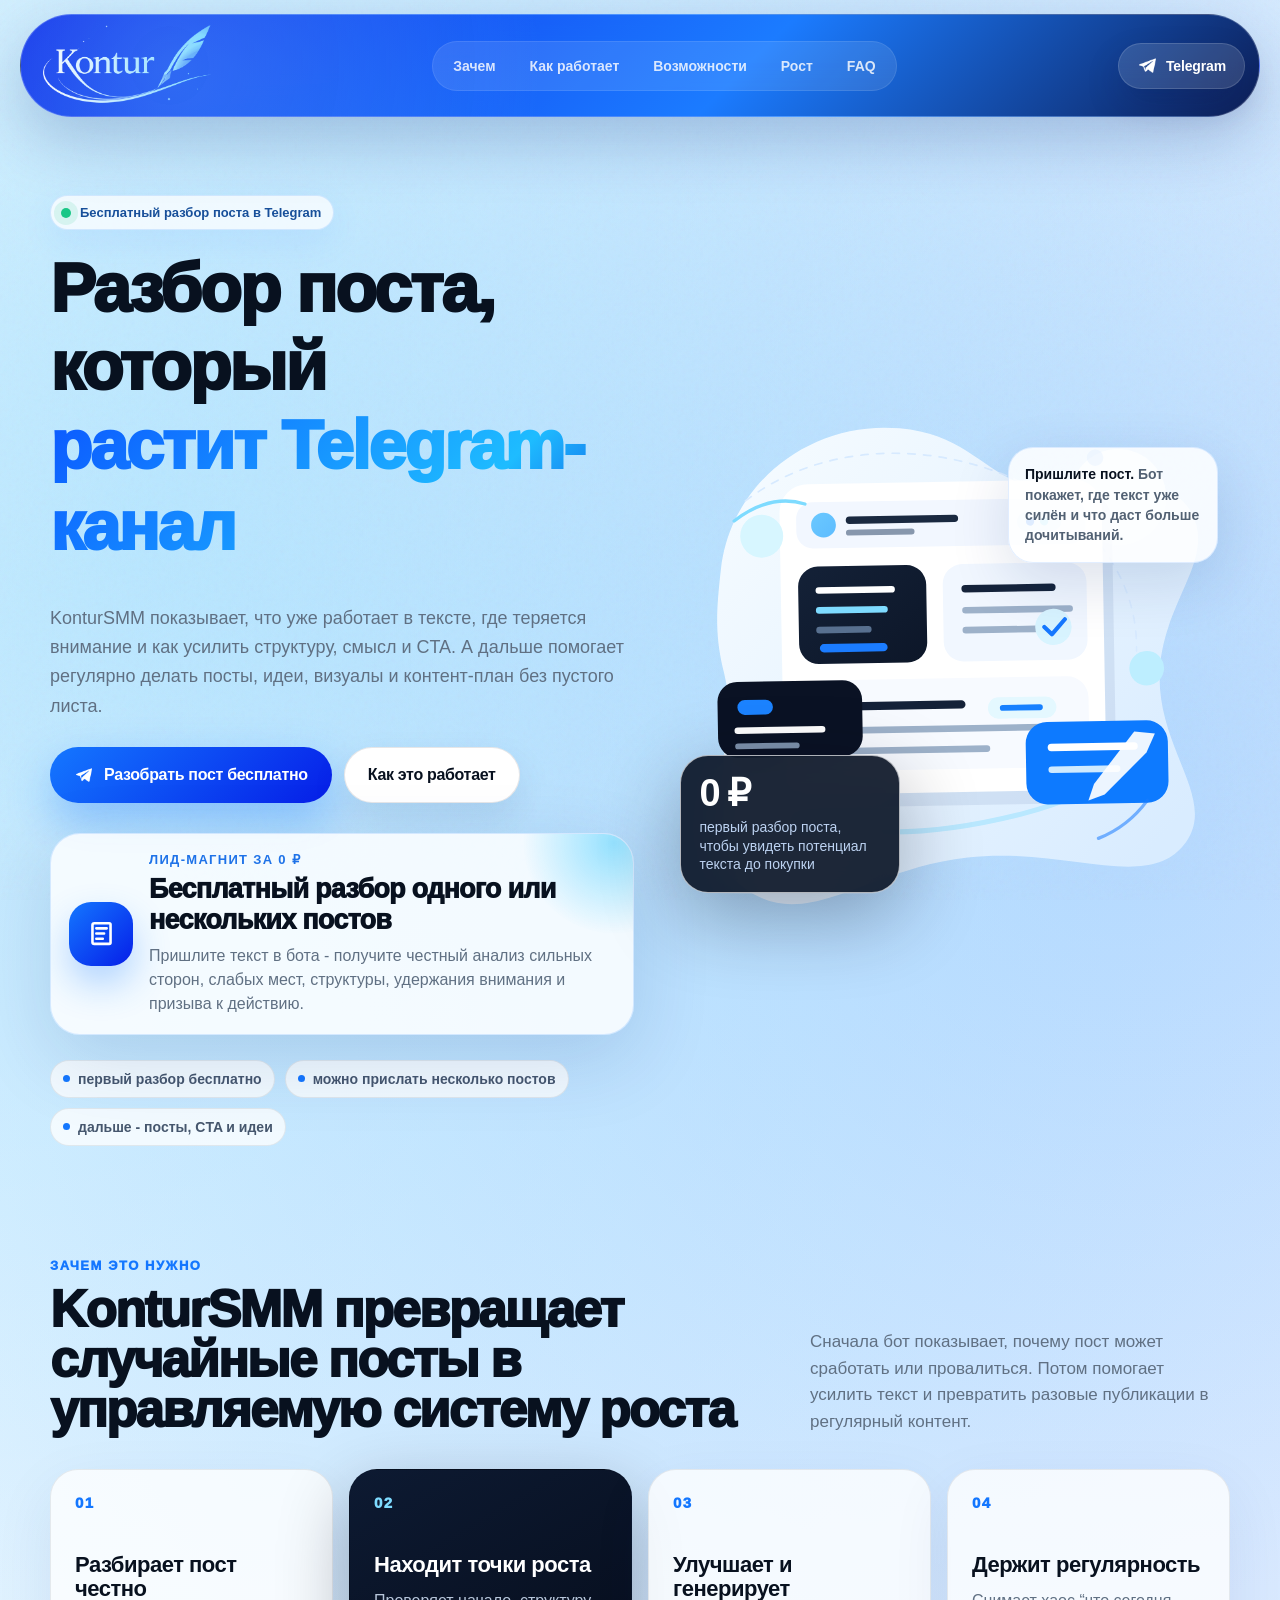
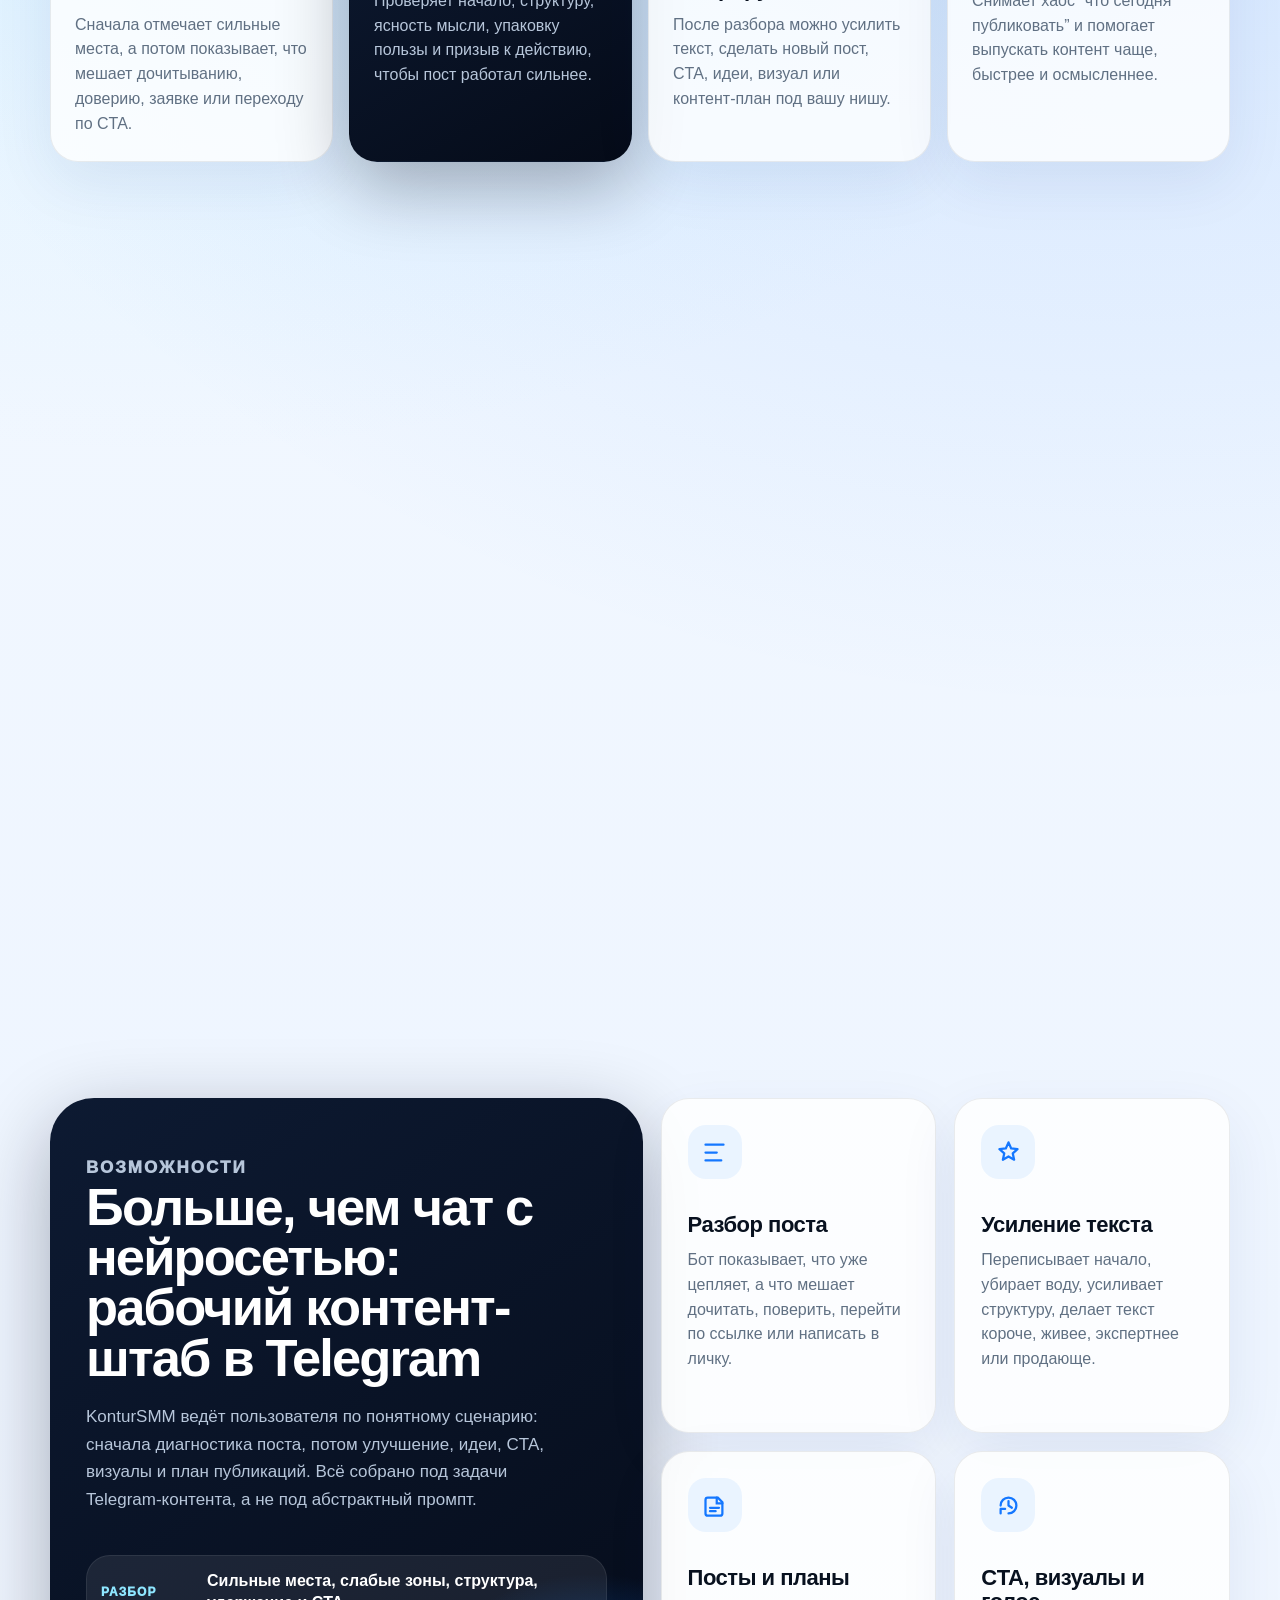
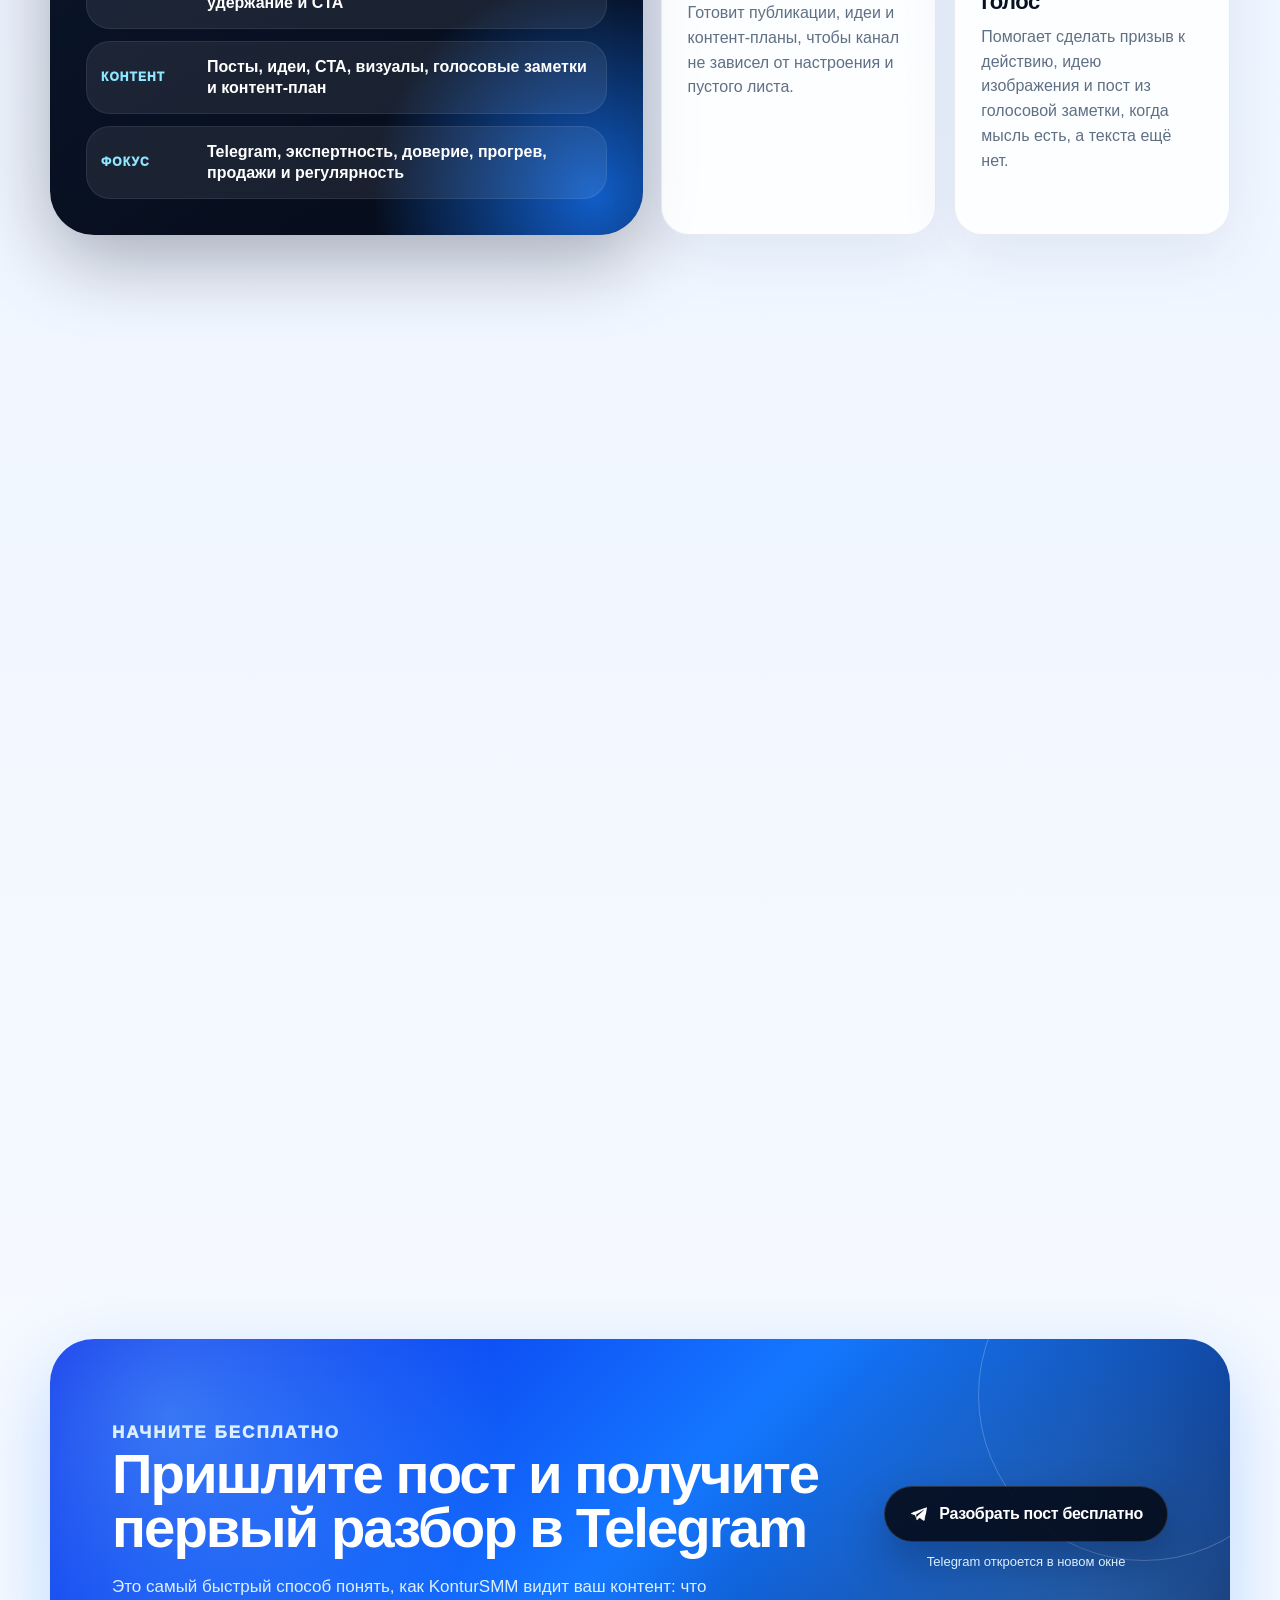
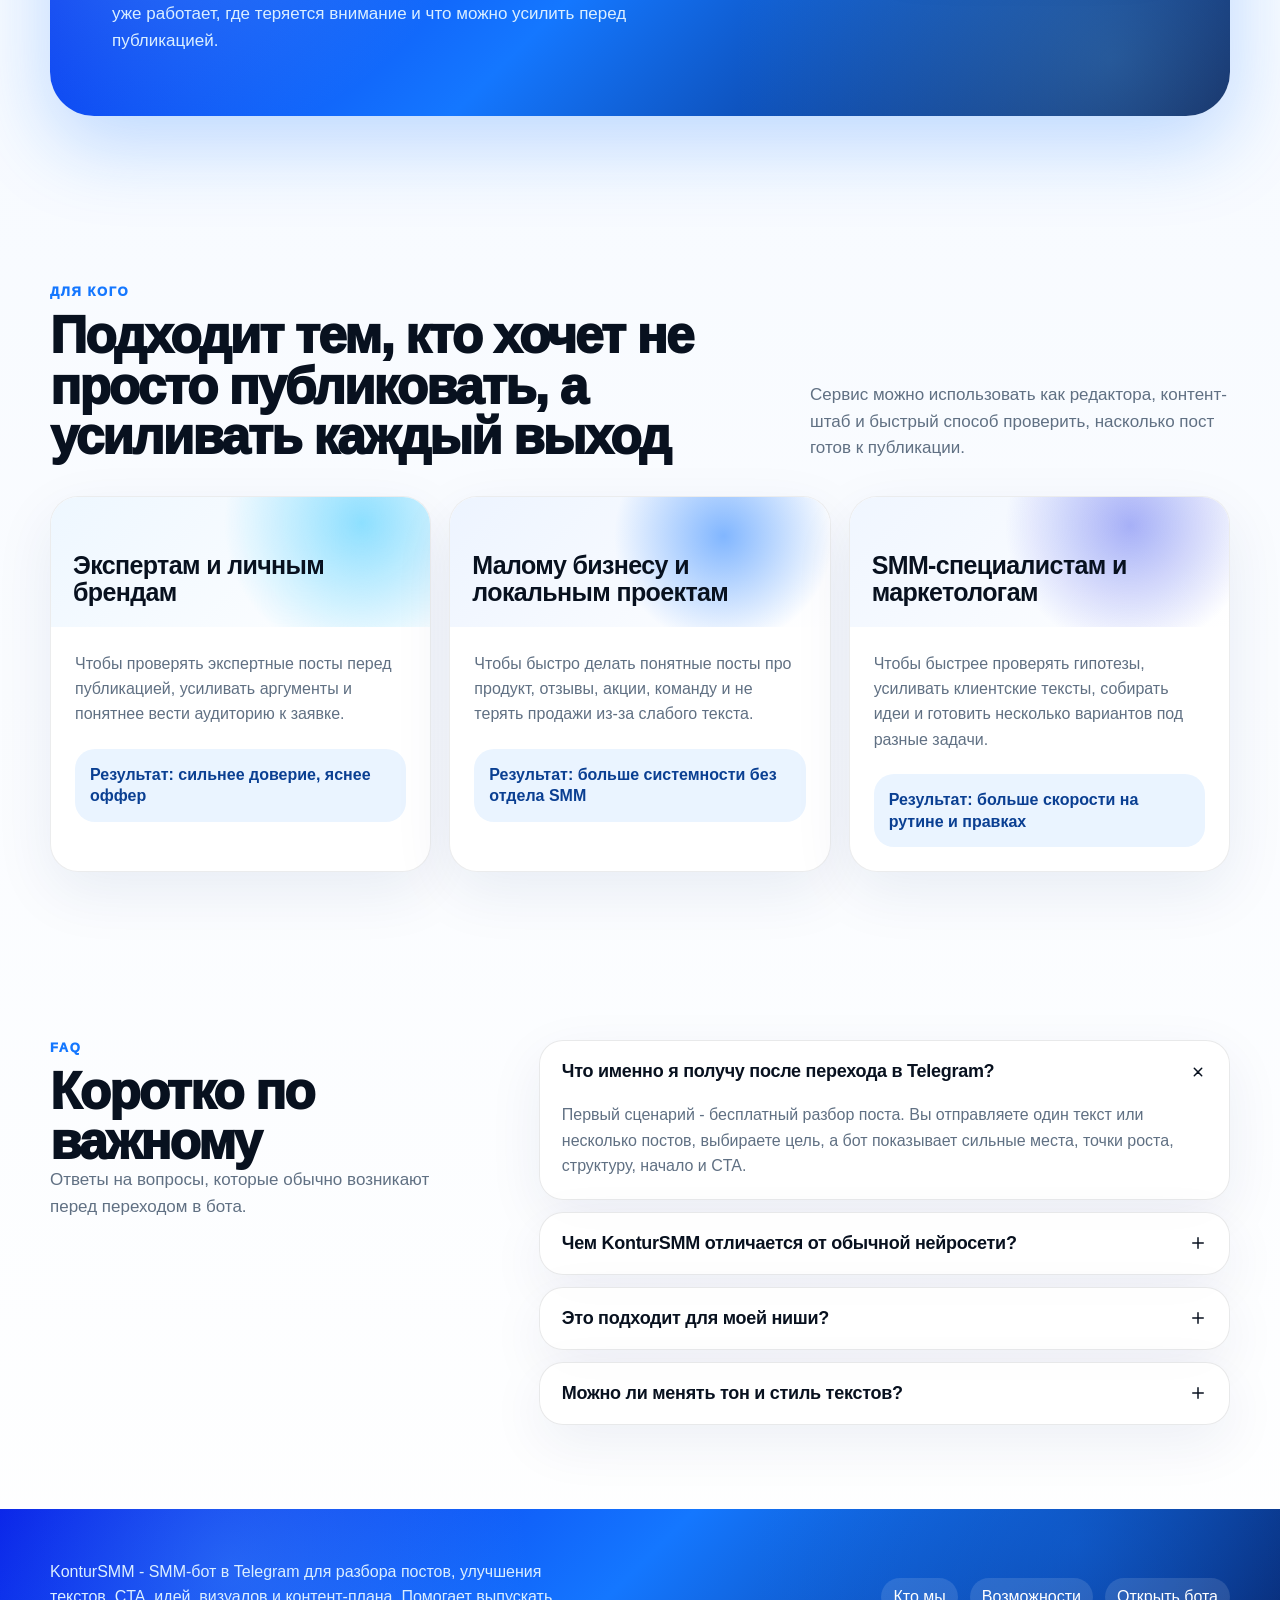
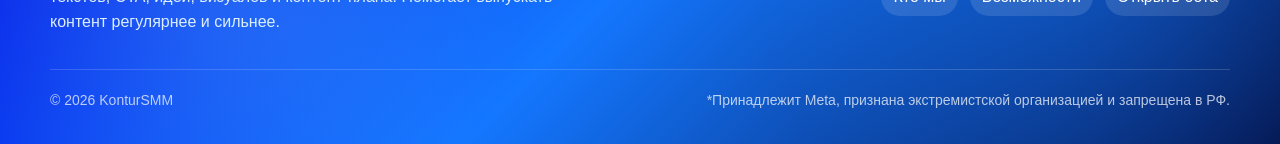
==== commit 2bed05ba: "Add files via upload" ====
--- a/index.html
+++ b/index.html
@@ -19,7 +19,7 @@
   <link rel="apple-touch-icon" href="apple-touch-icon.png">
   <link rel="manifest" href="site.webmanifest">
   <link rel="preload" href="assets/hero-illustration.svg?v=clear2" as="image" type="image/svg+xml">
-  <link rel="stylesheet" href="styles.css">
+  <link rel="stylesheet" href="styles.css?v=heading-fix-2">
   <script type="application/ld+json">
     {
       "@context": "https://schema.org",
--- a/styles.css
+++ b/styles.css
@@ -287,13 +287,15 @@
   max-width: 700px;
   color: var(--ink);
   font-size: clamp(46px, 5.35vw, 72px);
-  line-height: 0.96;
+  line-height: 1.14;
   letter-spacing: -0.032em;
   font-weight: 920;
 }
 
 .hero h1 .accent {
   display: inline-block;
+  padding-bottom: 0.18em;
+  line-height: 1.18;
   color: transparent;
   background: linear-gradient(135deg, #0b57ff, #1ebcff 68%, #0b2bd8);
   -webkit-background-clip: text;
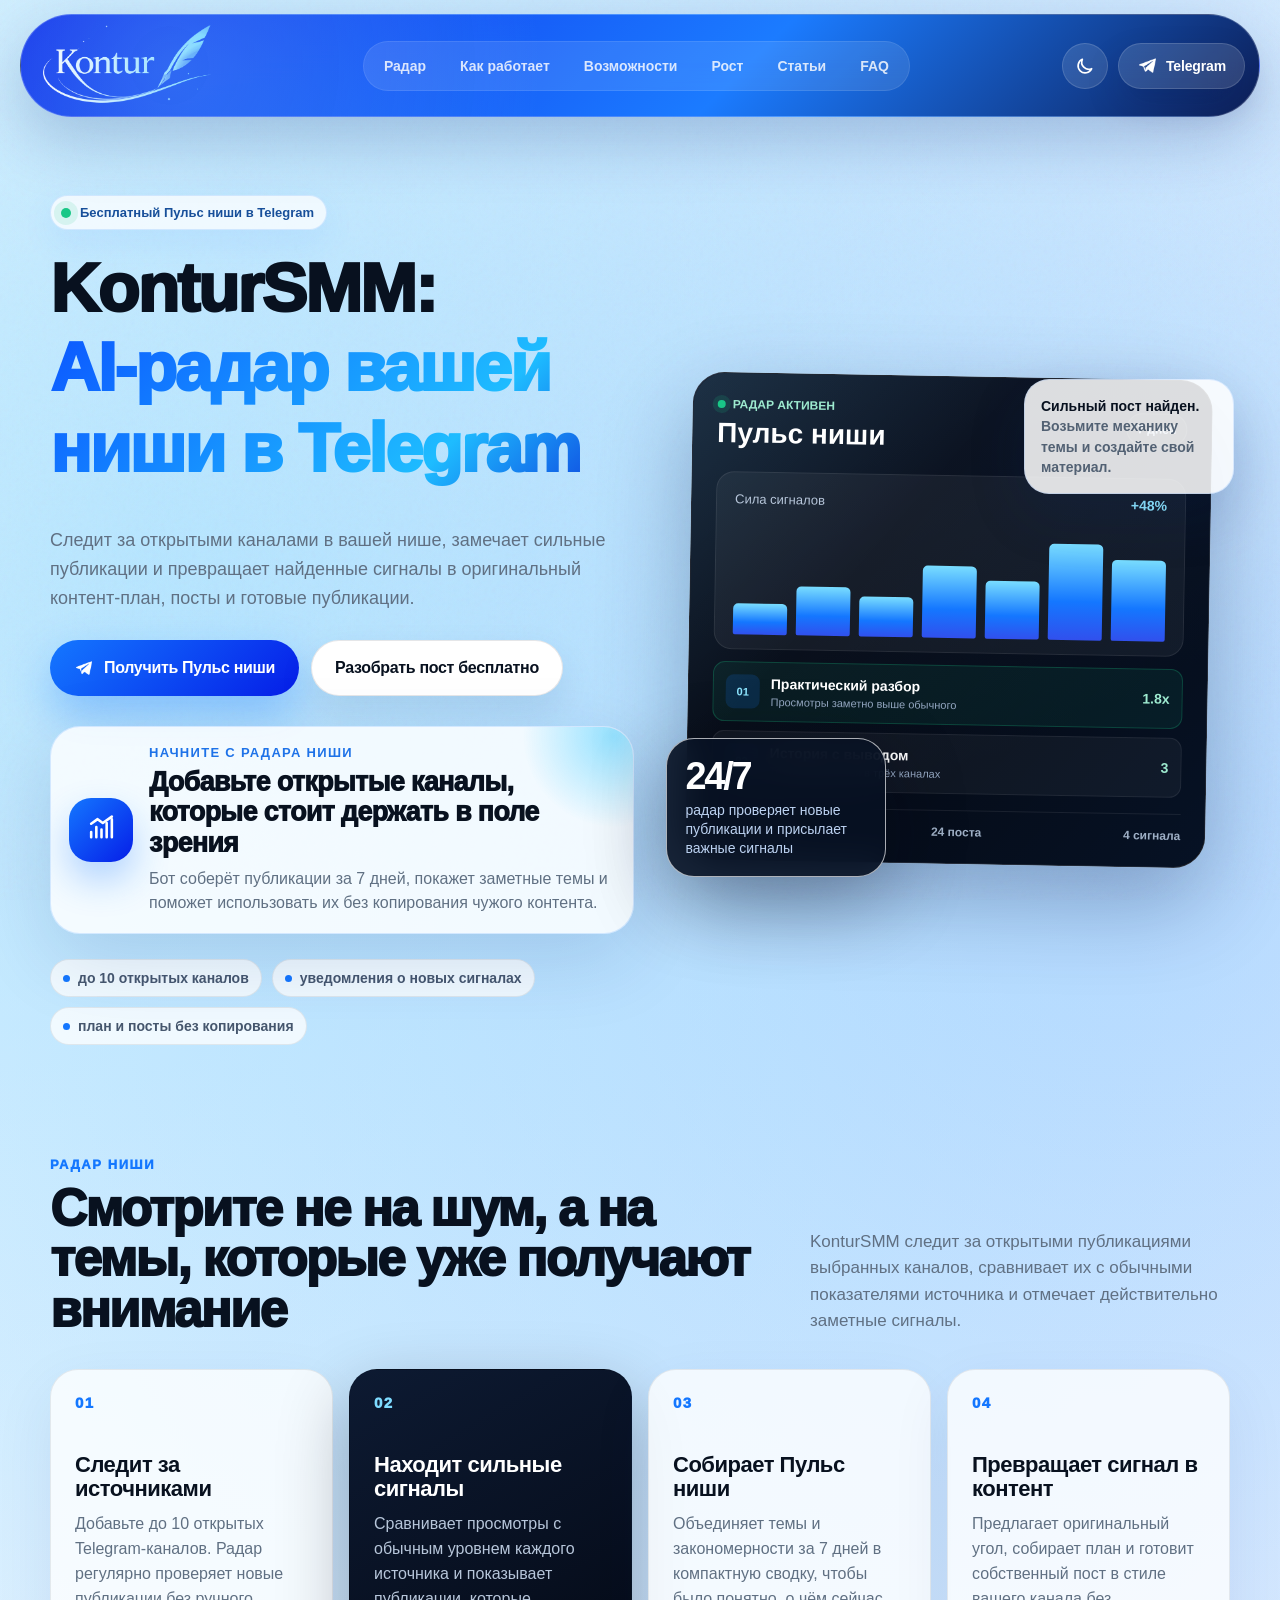
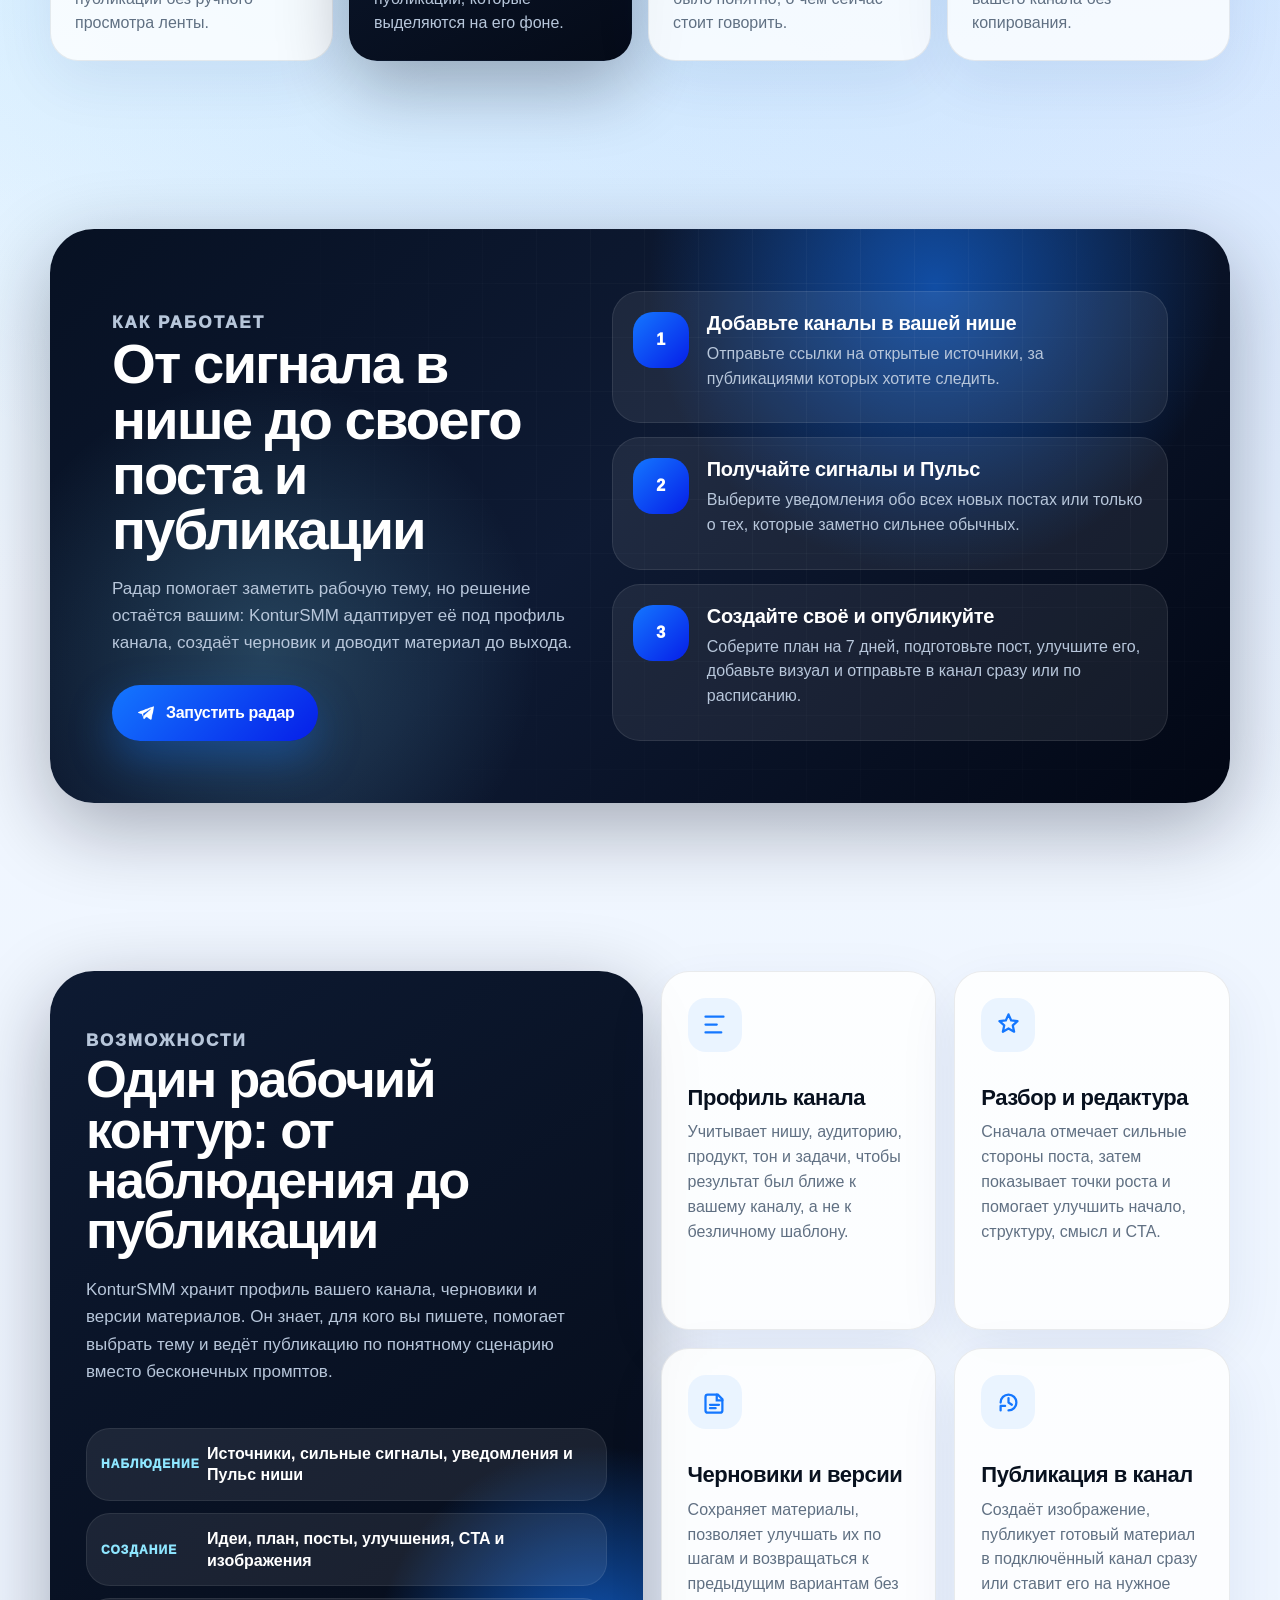
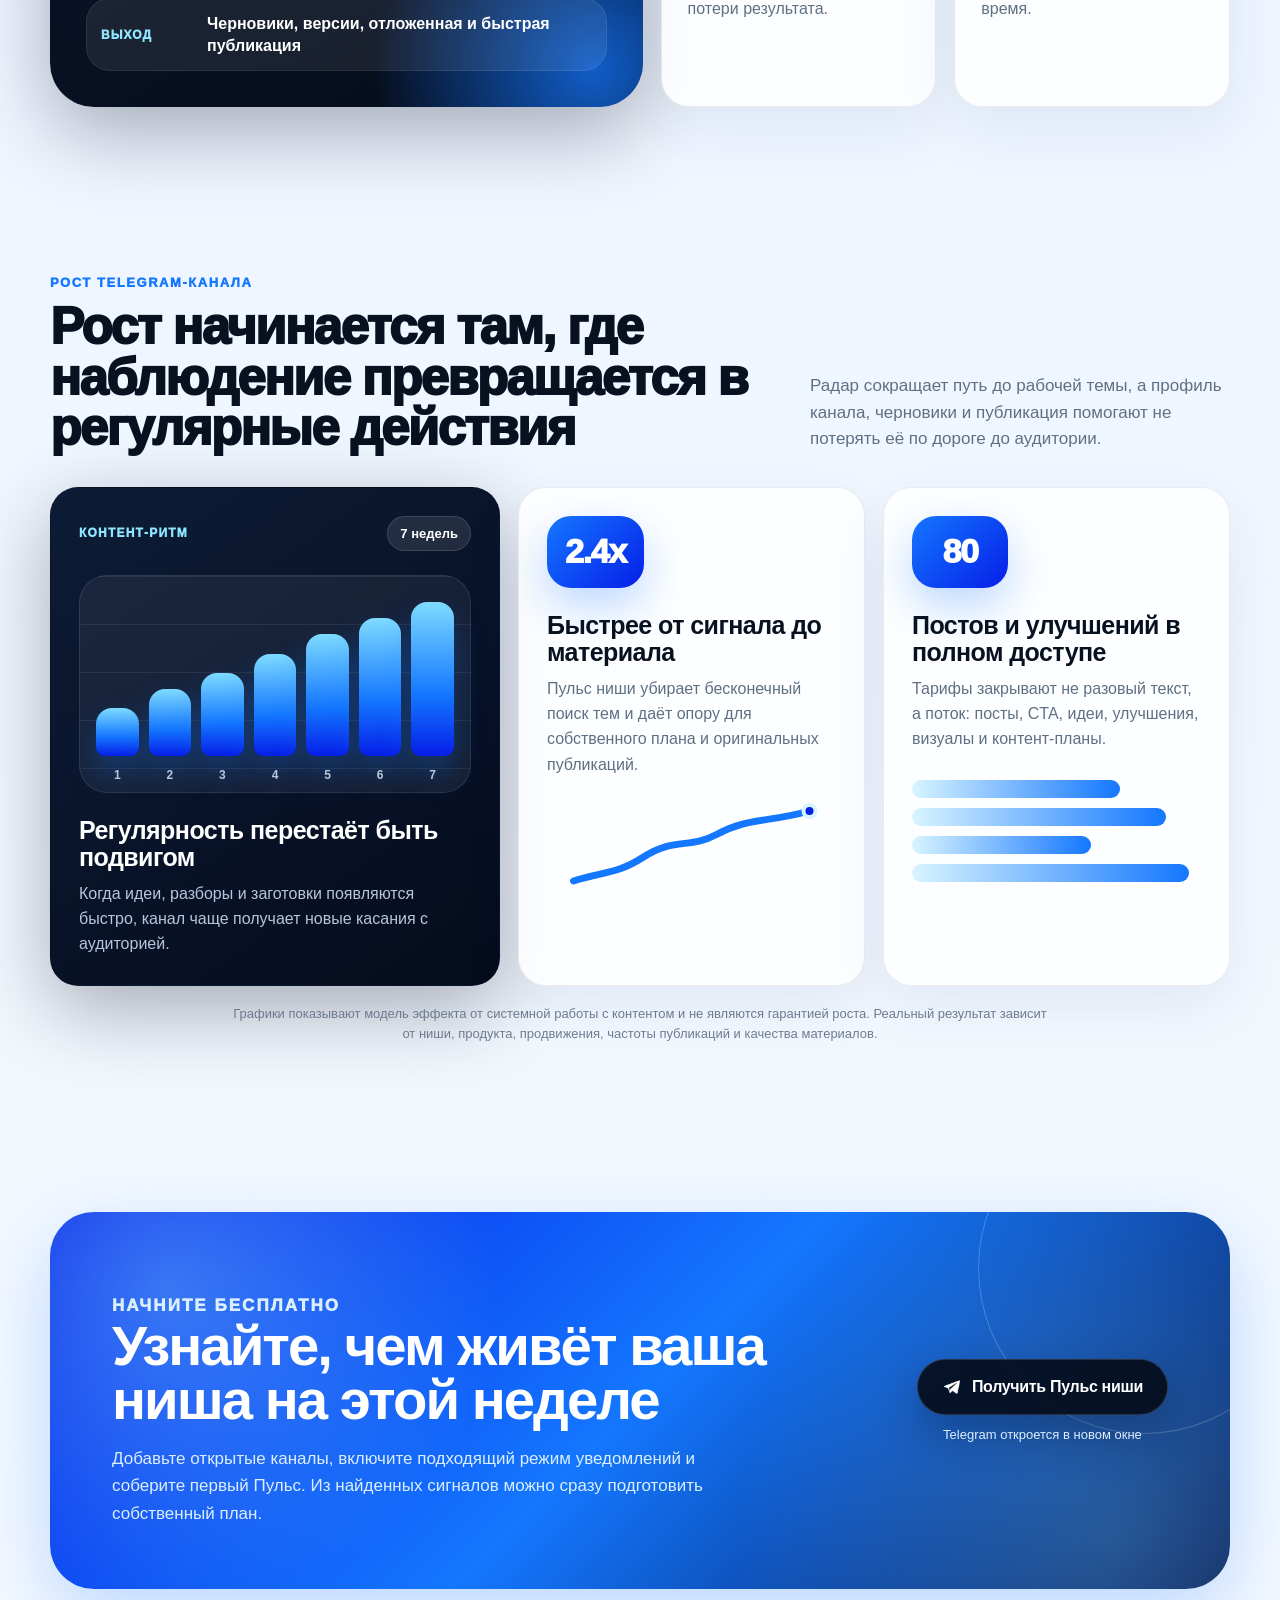
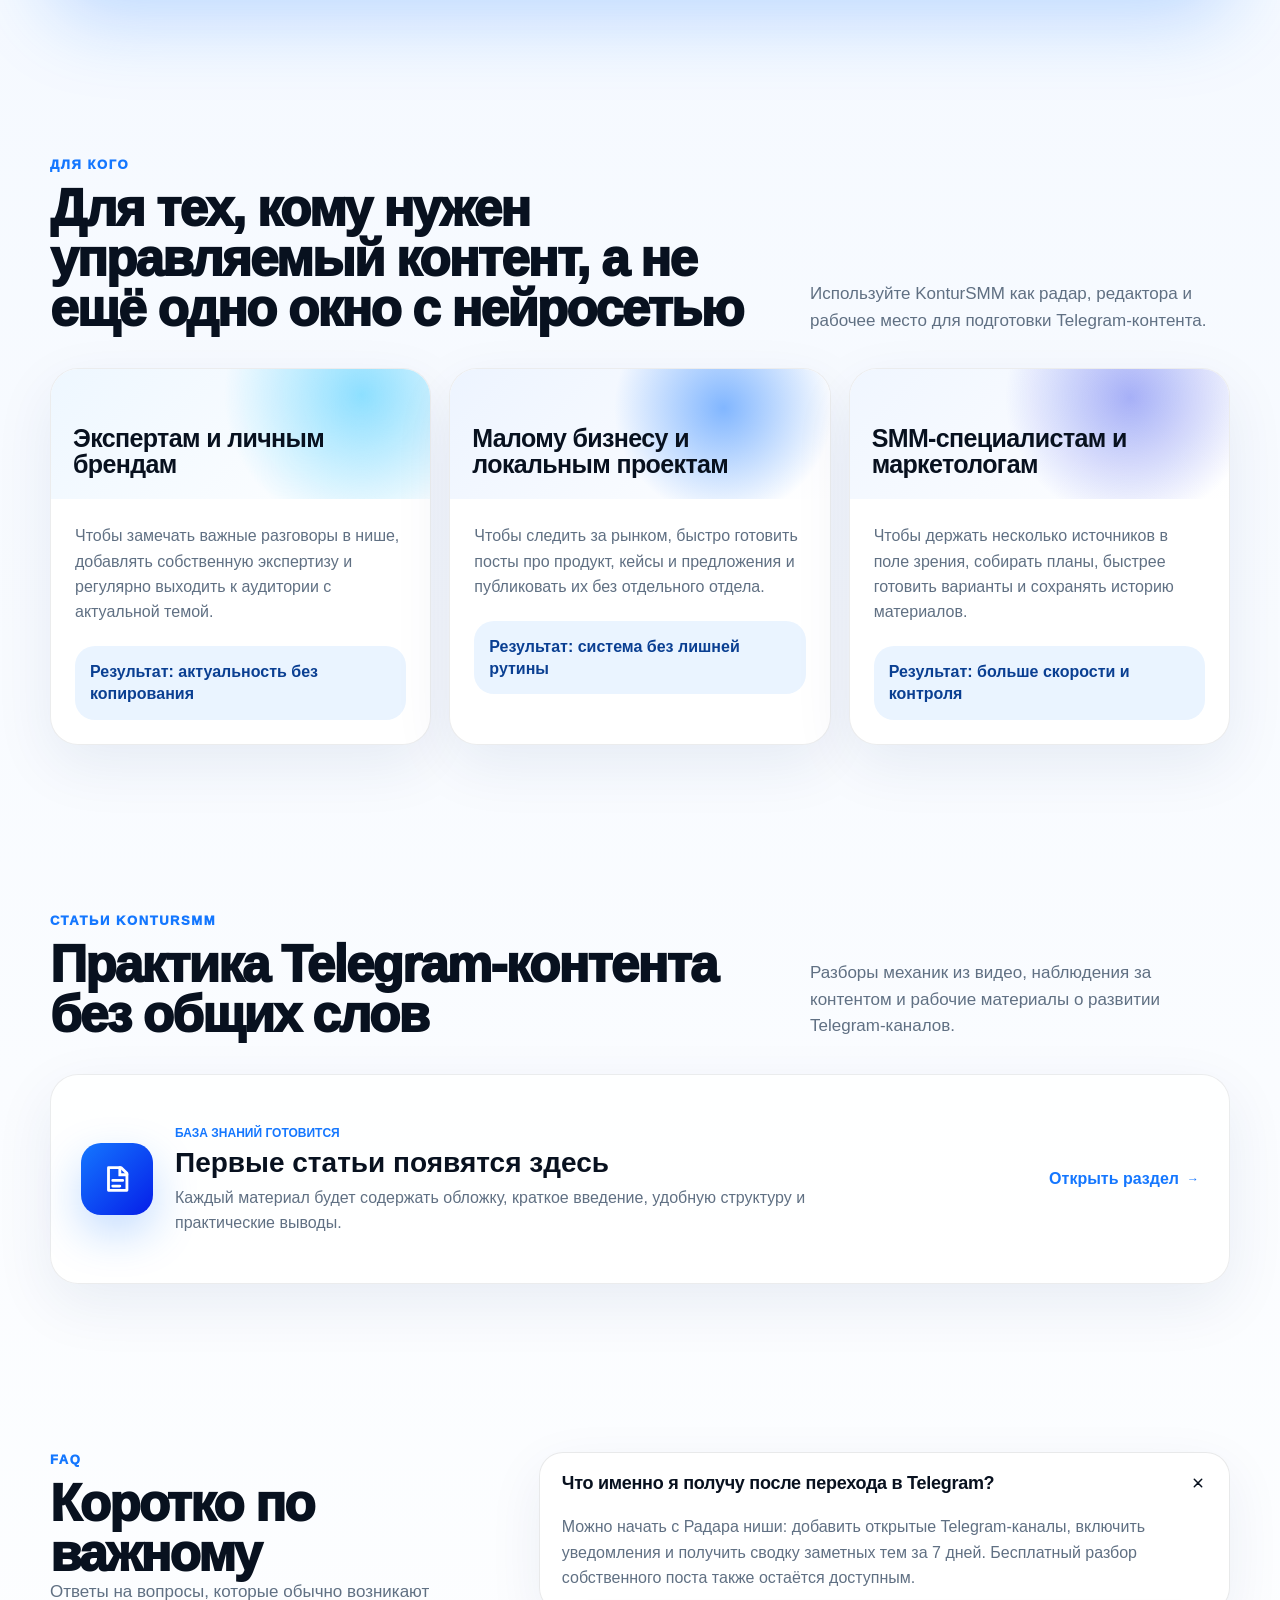
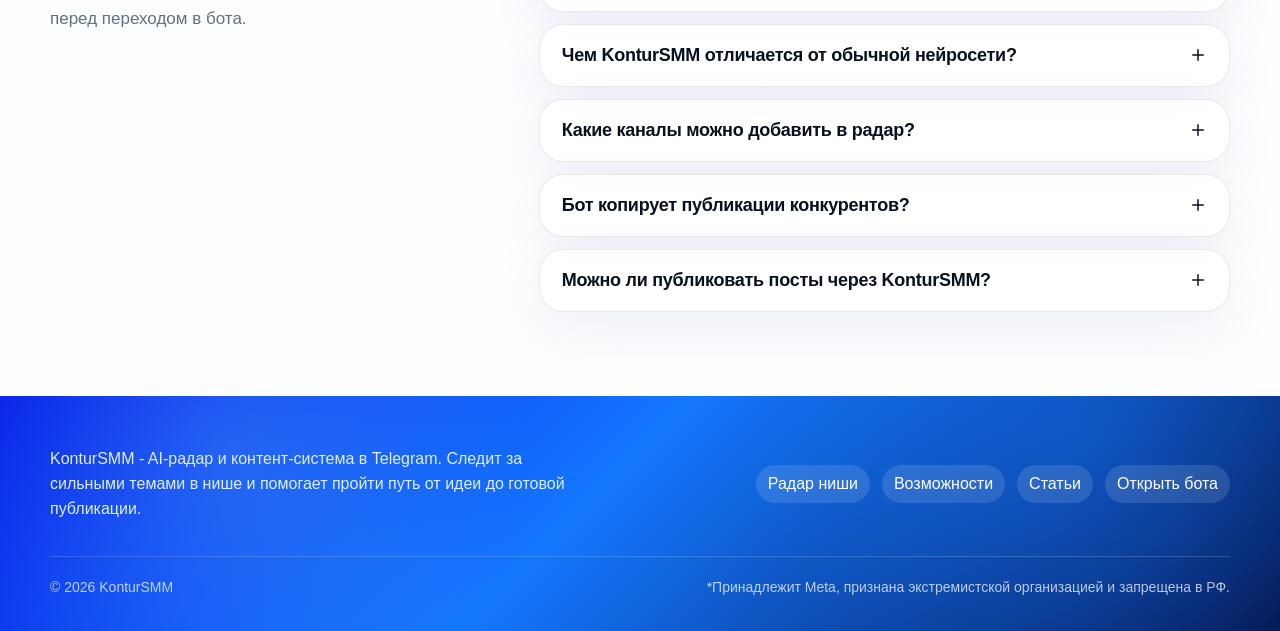
==== commit 98ab589a: "Add files via upload" ====
--- a/index.html
+++ b/index.html
@@ -3,23 +3,31 @@
 <head>
   <meta charset="utf-8">
   <meta name="viewport" content="width=device-width, initial-scale=1">
-  <title>KonturSMM - бесплатный разбор поста и рост Telegram-канала</title>
-  <meta name="description" content="KonturSMM разбирает Telegram-посты, показывает сильные места и точки роста, помогает улучшать тексты, CTA, идеи, визуалы и контент-план прямо в Telegram. Первый разбор поста бесплатно.">
-  <meta name="keywords" content="разбор поста, анализ поста Telegram, SMM бот, бот для SMM, генератор постов, контент-план, посты для Telegram, рост Telegram канала, KonturSMM">
+  <title>KonturSMM - AI-радар и контент-система для Telegram</title>
+  <meta name="description" content="KonturSMM следит за открытыми Telegram-каналами в вашей нише, находит сильные темы и превращает сигналы в оригинальный контент-план, посты, визуалы и публикации.">
+  <meta name="keywords" content="анализ конкурентов Telegram, мониторинг Telegram каналов, Пульс ниши, SMM бот, контент-план, посты для Telegram, рост Telegram канала, KonturSMM">
   <meta name="robots" content="index, follow">
   <link rel="canonical" href="https://kontursmm.ru/">
   <meta name="theme-color" content="#1477ff">
   <meta property="og:type" content="website">
-  <meta property="og:title" content="KonturSMM - разберите пост и усильте Telegram-контент">
-  <meta property="og:description" content="Бесплатный разбор поста: что уже работает, где теряется внимание и как усилить текст, CTA и структуру. Дальше - посты, идеи, визуалы и контент-план в Telegram.">
+  <meta property="og:title" content="KonturSMM - AI-радар для Telegram-канала">
+  <meta property="og:description" content="Следите за сильными темами в нише и превращайте их в собственные посты, контент-планы и публикации прямо в Telegram.">
   <meta property="og:image" content="https://kontursmm.ru/assets/og-cover.svg">
   <meta property="og:url" content="https://kontursmm.ru/">
   <link rel="icon" href="favicon.ico" sizes="any">
   <link rel="icon" href="favicon.svg" type="image/svg+xml">
   <link rel="apple-touch-icon" href="apple-touch-icon.png">
   <link rel="manifest" href="site.webmanifest">
-  <link rel="preload" href="assets/hero-illustration.svg?v=clear2" as="image" type="image/svg+xml">
-  <link rel="stylesheet" href="styles.css?v=heading-fix-2">
+  <script>
+    try {
+      const savedTheme = localStorage.getItem('kontursmm_theme');
+      const systemDark = window.matchMedia('(prefers-color-scheme: dark)').matches;
+      document.documentElement.dataset.theme = savedTheme || (systemDark ? 'dark' : 'light');
+    } catch (error) {
+      document.documentElement.dataset.theme = 'light';
+    }
+  </script>
+  <link rel="stylesheet" href="styles.css?v=radar-theme-1">
   <script type="application/ld+json">
     {
       "@context": "https://schema.org",
@@ -27,12 +35,12 @@
       "name": "KonturSMM",
       "applicationCategory": "BusinessApplication",
       "operatingSystem": "Telegram",
-      "description": "SMM-бот в Telegram для разбора постов, улучшения текстов, CTA, идей, визуалов и контент-плана.",
+      "description": "AI-радар и контент-система в Telegram для мониторинга открытых каналов, поиска сильных тем, подготовки постов, визуалов и контент-планов.",
       "offers": {
         "@type": "Offer",
         "price": "0",
         "priceCurrency": "RUB",
-        "description": "Первый разбор Telegram-поста бесплатно."
+        "description": "Пульс ниши и первый разбор Telegram-поста."
       }
     }
   </script>
@@ -82,14 +90,19 @@
         </a>
 
         <nav class="main-nav" data-nav aria-label="Главная навигация">
-          <a href="#about">Зачем</a>
+          <a href="#radar">Радар</a>
           <a href="#how">Как работает</a>
           <a href="#features">Возможности</a>
           <a href="#growth">Рост</a>
+          <a href="#articles">Статьи</a>
           <a href="#faq">FAQ</a>
         </nav>
 
         <div class="header-actions">
+          <button class="theme-toggle" data-theme-toggle type="button" aria-label="Включить тёмную тему" title="Сменить тему">
+            <svg class="theme-icon theme-icon-moon" viewBox="0 0 24 24" fill="none" aria-hidden="true"><path d="M20 15.2A8.5 8.5 0 0 1 8.8 4 8.5 8.5 0 1 0 20 15.2Z" stroke="currentColor" stroke-width="2" stroke-linecap="round" stroke-linejoin="round"/></svg>
+            <svg class="theme-icon theme-icon-sun" viewBox="0 0 24 24" fill="none" aria-hidden="true"><circle cx="12" cy="12" r="4" stroke="currentColor" stroke-width="2"/><path d="M12 2V4M12 20V22M4.93 4.93L6.34 6.34M17.66 17.66L19.07 19.07M2 12H4M20 12H22M4.93 19.07L6.34 17.66M17.66 6.34L19.07 4.93" stroke="currentColor" stroke-width="2" stroke-linecap="round"/></svg>
+          </button>
           <a class="telegram-mini" href="https://t.me/KonturSmmAiBot?start=landing" data-bot-link target="_blank" rel="noopener" aria-label="Открыть KonturSMM в Telegram" onclick="return konturTrackTelegramClick();">
             <img class="telegram-icon" src="assets/telegram-icon-white.png" width="20" height="20" alt="" aria-hidden="true">
             <span>Telegram</span>
@@ -105,81 +118,108 @@
       <section class="hero" id="top">
         <div class="container hero-grid">
           <div class="hero-content reveal">
-            <p class="eyebrow">Бесплатный разбор поста в Telegram</p>
-            <h1>Разбор поста, который <span class="accent">растит Telegram-канал</span></h1>
-            <p class="hero-text">KonturSMM показывает, что уже работает в тексте, где теряется внимание и как усилить структуру, смысл и CTA. А дальше помогает регулярно делать посты, идеи, визуалы и контент-план без пустого листа.</p>
+            <p class="eyebrow">Бесплатный Пульс ниши в Telegram</p>
+            <h1>KonturSMM: <span class="accent">AI-радар вашей ниши в Telegram</span></h1>
+            <p class="hero-text">Следит за открытыми каналами в вашей нише, замечает сильные публикации и превращает найденные сигналы в оригинальный контент-план, посты и готовые публикации.</p>
 
             <div class="hero-actions">
-              <a class="btn btn-primary" href="https://t.me/KonturSmmAiBot?start=lead" data-bot-link target="_blank" rel="noopener" onclick="return konturTrackTelegramClick();">
+              <a class="btn btn-primary" href="https://t.me/KonturSmmAiBot?start=radar" data-bot-link target="_blank" rel="noopener" onclick="return konturTrackTelegramClick();">
                 <img class="btn-icon" src="assets/telegram-icon-white.png" width="20" height="20" alt="" aria-hidden="true">
-                Разобрать пост бесплатно
+                Получить Пульс ниши
               </a>
-              <a class="btn btn-secondary" href="#how">Как это работает</a>
-            </div>
-
-            <div class="lead-card" aria-label="Бесплатный разбор поста KonturSMM">
+              <a class="btn btn-secondary" href="https://t.me/KonturSmmAiBot?start=site" data-bot-link target="_blank" rel="noopener" onclick="return konturTrackTelegramClick();">Разобрать пост бесплатно</a>
+            </div>
+
+            <div class="lead-card" aria-label="Пульс ниши KonturSMM">
               <div class="lead-card-inner">
                 <div class="lead-icon" aria-hidden="true">
-                  <svg viewBox="0 0 24 24" fill="none"><path d="M5 5.5C5 4.7 5.7 4 6.5 4H18C18.6 4 19 4.4 19 5V19C19 19.6 18.6 20 18 20H6.5C5.7 20 5 19.3 5 18.5V5.5Z" stroke="currentColor" stroke-width="2"/><path d="M8 8H16M8 12H14M8 16H13" stroke="currentColor" stroke-width="2" stroke-linecap="round"/></svg>
+                  <svg viewBox="0 0 24 24" fill="none"><path d="M4 18V14M8 18V10M12 18V12M16 18V7M20 18V4" stroke="currentColor" stroke-width="2" stroke-linecap="round"/><path d="M4 7.5L9 4L13 7L20 2" stroke="currentColor" stroke-width="2" stroke-linecap="round" stroke-linejoin="round"/></svg>
                 </div>
                 <div>
-                  <p class="lead-label">Лид-магнит за 0 ₽</p>
-                  <p class="lead-title">Бесплатный разбор одного или нескольких постов</p>
-                  <p class="lead-subtitle">Пришлите текст в бота - получите честный анализ сильных сторон, слабых мест, структуры, удержания внимания и призыва к действию.</p>
+                  <p class="lead-label">Начните с радара ниши</p>
+                  <p class="lead-title">Добавьте открытые каналы, которые стоит держать в поле зрения</p>
+                  <p class="lead-subtitle">Бот соберёт публикации за 7 дней, покажет заметные темы и поможет использовать их без копирования чужого контента.</p>
                 </div>
               </div>
             </div>
 
             <div class="hero-proof" aria-label="Преимущества KonturSMM">
-              <span>первый разбор бесплатно</span>
-              <span>можно прислать несколько постов</span>
-              <span>дальше - посты, CTA и идеи</span>
-            </div>
-          </div>
-
-          <div class="hero-visual reveal" aria-hidden="true">
-            <img class="hero-art" src="assets/hero-illustration.svg?v=clear2" width="680" height="600" alt="">
-            <div class="hero-note">
-              <p><b>Пришлите пост.</b> Бот покажет, где текст уже силён и что даст больше дочитываний.</p>
-            </div>
-            <div class="hero-stat">
-              <strong>0 ₽</strong>
-              <span>первый разбор поста, чтобы увидеть потенциал текста до покупки</span>
-            </div>
-          </div>
-        </div>
-      </section>
-
-      <section class="section section-compact" id="about">
+              <span>до 10 открытых каналов</span>
+              <span>уведомления о новых сигналах</span>
+              <span>план и посты без копирования</span>
+            </div>
+          </div>
+
+          <div class="hero-visual radar-visual reveal" aria-hidden="true">
+            <div class="radar-screen">
+              <div class="radar-screen-head">
+                <div>
+                  <span class="radar-live"><i></i> Радар активен</span>
+                  <strong>Пульс ниши</strong>
+                </div>
+                <span class="radar-period">7 дней</span>
+              </div>
+              <div class="radar-chart">
+                <div class="radar-chart-label"><span>Сила сигналов</span><strong>+48%</strong></div>
+                <div class="signal-bars">
+                  <i style="--signal: 28%"></i><i style="--signal: 44%"></i><i style="--signal: 36%"></i><i style="--signal: 64%"></i><i style="--signal: 52%"></i><i style="--signal: 86%"></i><i style="--signal: 72%"></i>
+                </div>
+              </div>
+              <div class="radar-signals">
+                <div class="radar-signal is-strong">
+                  <span class="signal-mark">01</span>
+                  <div><strong>Практический разбор</strong><small>Просмотры заметно выше обычного</small></div>
+                  <b>1.8x</b>
+                </div>
+                <div class="radar-signal">
+                  <span class="signal-mark">02</span>
+                  <div><strong>История с выводом</strong><small>Тема повторяется в трёх каналах</small></div>
+                  <b>3</b>
+                </div>
+              </div>
+              <div class="radar-screen-foot"><span>6 источников</span><span>24 поста</span><span>4 сигнала</span></div>
+            </div>
+            <div class="hero-note radar-note">
+              <p><b>Сильный пост найден.</b> Возьмите механику темы и создайте свой материал.</p>
+            </div>
+            <div class="hero-stat radar-stat">
+              <strong>24/7</strong>
+              <span>радар проверяет новые публикации и присылает важные сигналы</span>
+            </div>
+          </div>
+        </div>
+      </section>
+
+      <section class="section section-compact" id="radar">
         <div class="container">
           <div class="section-head reveal">
             <div>
-              <p class="section-kicker">Зачем это нужно</p>
-              <h2 class="section-title">KonturSMM превращает случайные посты в управляемую систему роста</h2>
-            </div>
-            <p class="section-copy">Сначала бот показывает, почему пост может сработать или провалиться. Потом помогает усилить текст и превратить разовые публикации в регулярный контент.</p>
+              <p class="section-kicker">Радар ниши</p>
+              <h2 class="section-title">Смотрите не на шум, а на темы, которые уже получают внимание</h2>
+            </div>
+            <p class="section-copy">KonturSMM следит за открытыми публикациями выбранных каналов, сравнивает их с обычными показателями источника и отмечает действительно заметные сигналы.</p>
           </div>
 
           <div class="cards-grid">
             <article class="info-card reveal">
               <span class="card-number">01</span>
-              <h3>Разбирает пост честно</h3>
-              <p>Сначала отмечает сильные места, а потом показывает, что мешает дочитыванию, доверию, заявке или переходу по CTA.</p>
+              <h3>Следит за источниками</h3>
+              <p>Добавьте до 10 открытых Telegram-каналов. Радар регулярно проверяет новые публикации без ручного просмотра ленты.</p>
             </article>
             <article class="info-card dark reveal">
               <span class="card-number">02</span>
-              <h3>Находит точки роста</h3>
-              <p>Проверяет начало, структуру, ясность мысли, упаковку пользы и призыв к действию, чтобы пост работал сильнее.</p>
+              <h3>Находит сильные сигналы</h3>
+              <p>Сравнивает просмотры с обычным уровнем каждого источника и показывает публикации, которые выделяются на его фоне.</p>
             </article>
             <article class="info-card reveal">
               <span class="card-number">03</span>
-              <h3>Улучшает и генерирует</h3>
-              <p>После разбора можно усилить текст, сделать новый пост, CTA, идеи, визуал или контент-план под вашу нишу.</p>
+              <h3>Собирает Пульс ниши</h3>
+              <p>Объединяет темы и закономерности за 7 дней в компактную сводку, чтобы было понятно, о чём сейчас стоит говорить.</p>
             </article>
             <article class="info-card reveal">
               <span class="card-number">04</span>
-              <h3>Держит регулярность</h3>
-              <p>Снимает хаос “что сегодня публиковать” и помогает выпускать контент чаще, быстрее и осмысленнее.</p>
+              <h3>Превращает сигнал в контент</h3>
+              <p>Предлагает оригинальный угол, собирает план и готовит собственный пост в стиле вашего канала без копирования.</p>
             </article>
           </div>
         </div>
@@ -191,10 +231,10 @@
             <div class="dark-panel-inner how-grid">
               <div class="how-copy">
                 <p class="section-kicker">Как работает</p>
-                <h2>От сырого поста до понятного плана усиления за один заход</h2>
-                <p>Вы отправляете текст, KonturSMM разбирает его без драматизации и сразу показывает, что можно улучшить, чтобы публикация работала на внимание, доверие и заявки.</p>
+                <h2>От сигнала в нише до своего поста и публикации</h2>
+                <p>Радар помогает заметить рабочую тему, но решение остаётся вашим: KonturSMM адаптирует её под профиль канала, создаёт черновик и доводит материал до выхода.</p>
                 <div class="how-actions">
-                  <a class="btn btn-primary" href="https://t.me/KonturSmmAiBot?start=how" data-bot-link target="_blank" rel="noopener" onclick="return konturTrackTelegramClick();"><img class="btn-icon" src="assets/telegram-icon-white.png" width="20" height="20" alt="" aria-hidden="true">Разобрать пост</a>
+                  <a class="btn btn-primary" href="https://t.me/KonturSmmAiBot?start=radar" data-bot-link target="_blank" rel="noopener" onclick="return konturTrackTelegramClick();"><img class="btn-icon" src="assets/telegram-icon-white.png" width="20" height="20" alt="" aria-hidden="true">Запустить радар</a>
                 </div>
               </div>
 
@@ -202,22 +242,22 @@
                 <article class="step">
                   <span class="step-index">1</span>
                   <div>
-                    <h3>Пришлите один или несколько постов</h3>
-                    <p>Можно отправить текст будущей публикации или подборку материалов, чтобы увидеть общие закономерности.</p>
+                    <h3>Добавьте каналы в вашей нише</h3>
+                    <p>Отправьте ссылки на открытые источники, за публикациями которых хотите следить.</p>
                   </div>
                 </article>
                 <article class="step">
                   <span class="step-index">2</span>
                   <div>
-                    <h3>Получите сильный разбор</h3>
-                    <p>Бот покажет, что уже хорошо, где теряется внимание, что усилить в структуре, начале и CTA.</p>
+                    <h3>Получайте сигналы и Пульс</h3>
+                    <p>Выберите уведомления обо всех новых постах или только о тех, которые заметно сильнее обычных.</p>
                   </div>
                 </article>
                 <article class="step">
                   <span class="step-index">3</span>
                   <div>
-                    <h3>Усилите пост или соберите систему</h3>
-                    <p>После разбора можно улучшить конкретный текст, сделать новые посты, идеи, визуалы и контент-план.</p>
+                    <h3>Создайте своё и опубликуйте</h3>
+                    <p>Соберите план на 7 дней, подготовьте пост, улучшите его, добавьте визуал и отправьте в канал сразу или по расписанию.</p>
                   </div>
                 </article>
               </div>
@@ -231,35 +271,35 @@
           <div class="feature-layout">
             <article class="feature-big reveal">
               <p class="section-kicker">Возможности</p>
-              <h2>Больше, чем чат с нейросетью: рабочий контент-штаб в Telegram</h2>
-              <p>KonturSMM ведёт пользователя по понятному сценарию: сначала диагностика поста, потом улучшение, идеи, CTA, визуалы и план публикаций. Всё собрано под задачи Telegram-контента, а не под абстрактный промпт.</p>
+              <h2>Один рабочий контур: от наблюдения до публикации</h2>
+              <p>KonturSMM хранит профиль вашего канала, черновики и версии материалов. Он знает, для кого вы пишете, помогает выбрать тему и ведёт публикацию по понятному сценарию вместо бесконечных промптов.</p>
               <div class="bento-preview" aria-hidden="true">
-                <div class="preview-row"><span class="preview-tag">Разбор</span><span>Сильные места, слабые зоны, структура, удержание и CTA</span></div>
-                <div class="preview-row"><span class="preview-tag">Контент</span><span>Посты, идеи, CTA, визуалы, голосовые заметки и контент-план</span></div>
-                <div class="preview-row"><span class="preview-tag">Фокус</span><span>Telegram, экспертность, доверие, прогрев, продажи и регулярность</span></div>
+                <div class="preview-row"><span class="preview-tag">Наблюдение</span><span>Источники, сильные сигналы, уведомления и Пульс ниши</span></div>
+                <div class="preview-row"><span class="preview-tag">Создание</span><span>Идеи, план, посты, улучшения, CTA и изображения</span></div>
+                <div class="preview-row"><span class="preview-tag">Выход</span><span>Черновики, версии, отложенная и быстрая публикация</span></div>
               </div>
             </article>
 
             <div class="feature-cards">
               <article class="feature-card reveal">
                 <div class="feature-icon" aria-hidden="true"><svg viewBox="0 0 24 24" fill="none"><path d="M4 5H20M4 12H14M4 19H18" stroke="currentColor" stroke-width="2" stroke-linecap="round"/></svg></div>
-                <h3>Разбор поста</h3>
-                <p>Бот показывает, что уже цепляет, а что мешает дочитать, поверить, перейти по ссылке или написать в личку.</p>
+                <h3>Профиль канала</h3>
+                <p>Учитывает нишу, аудиторию, продукт, тон и задачи, чтобы результат был ближе к вашему каналу, а не к безличному шаблону.</p>
               </article>
               <article class="feature-card reveal">
                 <div class="feature-icon" aria-hidden="true"><svg viewBox="0 0 24 24" fill="none"><path d="M12 3L14.4 8.4L20 9L15.8 12.8L17 18.4L12 15.5L7 18.4L8.2 12.8L4 9L9.6 8.4L12 3Z" stroke="currentColor" stroke-width="2" stroke-linejoin="round"/></svg></div>
-                <h3>Усиление текста</h3>
-                <p>Переписывает начало, убирает воду, усиливает структуру, делает текст короче, живее, экспертнее или продающе.</p>
+                <h3>Разбор и редактура</h3>
+                <p>Сначала отмечает сильные стороны поста, затем показывает точки роста и помогает улучшить начало, структуру, смысл и CTA.</p>
               </article>
               <article class="feature-card reveal">
                 <div class="feature-icon" aria-hidden="true"><svg viewBox="0 0 24 24" fill="none"><path d="M6 5H15L19 9V19C19 20.1 18.1 21 17 21H6C4.9 21 4 20.1 4 19V7C4 5.9 4.9 5 6 5Z" stroke="currentColor" stroke-width="2"/><path d="M14 5V10H19M8 14H16M8 17H13" stroke="currentColor" stroke-width="2" stroke-linecap="round"/></svg></div>
-                <h3>Посты и планы</h3>
-                <p>Готовит публикации, идеи и контент-планы, чтобы канал не зависел от настроения и пустого листа.</p>
+                <h3>Черновики и версии</h3>
+                <p>Сохраняет материалы, позволяет улучшать их по шагам и возвращаться к предыдущим вариантам без потери результата.</p>
               </article>
               <article class="feature-card reveal">
                 <div class="feature-icon" aria-hidden="true"><svg viewBox="0 0 24 24" fill="none"><path d="M5 12C5 8.1 8.1 5 12 5C15.9 5 19 8.1 19 12C19 15.9 15.9 19 12 19" stroke="currentColor" stroke-width="2" stroke-linecap="round"/><path d="M12 8V12L15 14M5 19V15H9" stroke="currentColor" stroke-width="2" stroke-linecap="round" stroke-linejoin="round"/></svg></div>
-                <h3>CTA, визуалы и голос</h3>
-                <p>Помогает сделать призыв к действию, идею изображения и пост из голосовой заметки, когда мысль есть, а текста ещё нет.</p>
+                <h3>Публикация в канал</h3>
+                <p>Создаёт изображение, публикует готовый материал в подключённый канал сразу или ставит его на нужное время.</p>
               </article>
             </div>
           </div>
@@ -271,9 +311,9 @@
           <div class="section-head reveal">
             <div>
               <p class="section-kicker">Рост Telegram-канала</p>
-              <h2 class="section-title">Сила не в одном удачном посте, а в системе, которая растит канал каждую неделю</h2>
-            </div>
-            <p class="section-copy">KonturSMM помогает быстрее находить рабочие смыслы, выпускать публикации регулярнее и видеть, какие тексты стоит усиливать до выхода.</p>
+              <h2 class="section-title">Рост начинается там, где наблюдение превращается в регулярные действия</h2>
+            </div>
+            <p class="section-copy">Радар сокращает путь до рабочей темы, а профиль канала, черновики и публикация помогают не потерять её по дороге до аудитории.</p>
           </div>
 
           <div class="growth-grid">
@@ -297,8 +337,8 @@
 
             <article class="growth-card reveal">
               <div class="growth-metric">2.4x</div>
-              <h3>Больше поводов дочитать</h3>
-              <p>Разбор помогает усилить начало, убрать лишнее и довести читателя до смысла, а не потерять его в первых строках.</p>
+              <h3>Быстрее от сигнала до материала</h3>
+              <p>Пульс ниши убирает бесконечный поиск тем и даёт опору для собственного плана и оригинальных публикаций.</p>
               <svg class="growth-line" viewBox="0 0 260 96" aria-hidden="true">
                 <path d="M12 80C42 70 54 74 82 56C113 36 128 48 154 34C187 16 205 22 248 10" />
                 <circle cx="248" cy="10" r="6" />
@@ -315,7 +355,7 @@
             </article>
           </div>
 
-          <p class="growth-disclaimer reveal">Графики показывают модель роста от системной работы с контентом. Реальный результат зависит от ниши, продукта, частоты публикаций и качества входных материалов.</p>
+          <p class="growth-disclaimer reveal">Графики показывают модель эффекта от системной работы с контентом и не являются гарантией роста. Реальный результат зависит от ниши, продукта, продвижения, частоты публикаций и качества материалов.</p>
         </div>
       </section>
 
@@ -325,11 +365,11 @@
             <div class="cta-grid">
               <div>
                 <p class="section-kicker">Начните бесплатно</p>
-                <h2>Пришлите пост и получите первый разбор в Telegram</h2>
-                <p>Это самый быстрый способ понять, как KonturSMM видит ваш контент: что уже работает, где теряется внимание и что можно усилить перед публикацией.</p>
+                <h2>Узнайте, чем живёт ваша ниша на этой неделе</h2>
+                <p>Добавьте открытые каналы, включите подходящий режим уведомлений и соберите первый Пульс. Из найденных сигналов можно сразу подготовить собственный план.</p>
               </div>
               <div class="cta-actions">
-                <a class="btn btn-primary cta-telegram-btn" href="https://t.me/KonturSmmAiBot?start=lead_bottom" data-bot-link target="_blank" rel="noopener" onclick="return konturTrackTelegramClick();"><img class="btn-icon" src="assets/telegram-icon-white.png" width="20" height="20" alt="" aria-hidden="true">Разобрать пост бесплатно</a>
+                <a class="btn btn-primary cta-telegram-btn" href="https://t.me/KonturSmmAiBot?start=radar" data-bot-link target="_blank" rel="noopener" onclick="return konturTrackTelegramClick();"><img class="btn-icon" src="assets/telegram-icon-white.png" width="20" height="20" alt="" aria-hidden="true">Получить Пульс ниши</a>
                 <span class="micro-note">Telegram откроется в новом окне</span>
               </div>
             </div>
@@ -342,33 +382,57 @@
           <div class="section-head reveal">
             <div>
               <p class="section-kicker">Для кого</p>
-              <h2 class="section-title">Подходит тем, кто хочет не просто публиковать, а усиливать каждый выход</h2>
-            </div>
-            <p class="section-copy">Сервис можно использовать как редактора, контент-штаб и быстрый способ проверить, насколько пост готов к публикации.</p>
+              <h2 class="section-title">Для тех, кому нужен управляемый контент, а не ещё одно окно с нейросетью</h2>
+            </div>
+            <p class="section-copy">Используйте KonturSMM как радар, редактора и рабочее место для подготовки Telegram-контента.</p>
           </div>
 
           <div class="audience-grid">
             <article class="audience-card reveal">
               <div class="audience-card-top"><h3>Экспертам и личным брендам</h3></div>
               <div class="audience-card-body">
-                <p>Чтобы проверять экспертные посты перед публикацией, усиливать аргументы и понятнее вести аудиторию к заявке.</p>
-                <span class="result-pill">Результат: сильнее доверие, яснее оффер</span>
+                <p>Чтобы замечать важные разговоры в нише, добавлять собственную экспертизу и регулярно выходить к аудитории с актуальной темой.</p>
+                <span class="result-pill">Результат: актуальность без копирования</span>
               </div>
             </article>
             <article class="audience-card reveal">
               <div class="audience-card-top"><h3>Малому бизнесу и локальным проектам</h3></div>
               <div class="audience-card-body">
-                <p>Чтобы быстро делать понятные посты про продукт, отзывы, акции, команду и не терять продажи из-за слабого текста.</p>
-                <span class="result-pill">Результат: больше системности без отдела SMM</span>
+                <p>Чтобы следить за рынком, быстро готовить посты про продукт, кейсы и предложения и публиковать их без отдельного отдела.</p>
+                <span class="result-pill">Результат: система без лишней рутины</span>
               </div>
             </article>
             <article class="audience-card reveal">
               <div class="audience-card-top"><h3>SMM-специалистам и маркетологам</h3></div>
               <div class="audience-card-body">
-                <p>Чтобы быстрее проверять гипотезы, усиливать клиентские тексты, собирать идеи и готовить несколько вариантов под разные задачи.</p>
-                <span class="result-pill">Результат: больше скорости на рутине и правках</span>
-              </div>
-            </article>
+                <p>Чтобы держать несколько источников в поле зрения, собирать планы, быстрее готовить варианты и сохранять историю материалов.</p>
+                <span class="result-pill">Результат: больше скорости и контроля</span>
+              </div>
+            </article>
+          </div>
+        </div>
+      </section>
+
+      <section class="section articles-preview-section" id="articles">
+        <div class="container">
+          <div class="section-head reveal">
+            <div>
+              <p class="section-kicker">Статьи KonturSMM</p>
+              <h2 class="section-title">Практика Telegram-контента без общих слов</h2>
+            </div>
+            <p class="section-copy">Разборы механик из видео, наблюдения за контентом и рабочие материалы о развитии Telegram-каналов.</p>
+          </div>
+
+          <div class="articles-coming reveal">
+            <div class="articles-coming-mark" aria-hidden="true">
+              <svg viewBox="0 0 24 24" fill="none"><path d="M6 4H15L19 8V20H6V4Z" stroke="currentColor" stroke-width="2" stroke-linejoin="round"/><path d="M14 4V9H19M9 13H16M9 17H14" stroke="currentColor" stroke-width="2" stroke-linecap="round"/></svg>
+            </div>
+            <div>
+              <span>База знаний готовится</span>
+              <h3>Первые статьи появятся здесь</h3>
+              <p>Каждый материал будет содержать обложку, краткое введение, удобную структуру и практические выводы.</p>
+            </div>
+            <a class="text-link" href="articles/">Открыть раздел <span aria-hidden="true">→</span></a>
           </div>
         </div>
       </section>
@@ -389,7 +453,7 @@
               </button>
               <div class="faq-answer">
                 <div class="faq-answer-inner">
-                  <p>Первый сценарий - бесплатный разбор поста. Вы отправляете один текст или несколько постов, выбираете цель, а бот показывает сильные места, точки роста, структуру, начало и CTA.</p>
+                  <p>Можно начать с Радара ниши: добавить открытые Telegram-каналы, включить уведомления и получить сводку заметных тем за 7 дней. Бесплатный разбор собственного поста также остаётся доступным.</p>
                 </div>
               </div>
             </article>
@@ -401,31 +465,43 @@
               </button>
               <div class="faq-answer">
                 <div class="faq-answer-inner">
-                  <p>Обычной нейросети нужно каждый раз объяснять задачу, формат, критерии и контекст. KonturSMM уже собран как SMM-сценарий в Telegram: разбор поста, улучшение текста, CTA, идеи, контент-план, визуалы, лимиты и понятные кнопки вместо длинных промптов.</p>
+                  <p>Обычной нейросети нужно каждый раз объяснять задачу и заново передавать контекст. KonturSMM хранит профиль канала, следит за выбранными источниками, сохраняет черновики и версии, помогает создать материал и опубликовать его по понятному сценарию.</p>
                 </div>
               </div>
             </article>
 
             <article class="faq-item">
               <button class="faq-question" type="button" aria-expanded="false">
-                Это подходит для моей ниши?
+                Какие каналы можно добавить в радар?
                 <svg viewBox="0 0 24 24" fill="none" aria-hidden="true"><path d="M12 5V19M5 12H19" stroke="currentColor" stroke-width="2" stroke-linecap="round"/></svg>
               </button>
               <div class="faq-answer">
                 <div class="faq-answer-inner">
-                  <p>Да, если вашей нише нужен понятный контент: услуги, экспертиза, локальный бизнес, онлайн-продукты, обучение, консалтинг, красота, недвижимость, HR, B2B и другие направления.</p>
+                  <p>До 10 открытых Telegram-каналов, публичные страницы которых доступны по ссылке t.me. Закрытые каналы и приватные публикации бот просматривать не может.</p>
                 </div>
               </div>
             </article>
 
             <article class="faq-item">
               <button class="faq-question" type="button" aria-expanded="false">
-                Можно ли менять тон и стиль текстов?
+                Бот копирует публикации конкурентов?
                 <svg viewBox="0 0 24 24" fill="none" aria-hidden="true"><path d="M12 5V19M5 12H19" stroke="currentColor" stroke-width="2" stroke-linecap="round"/></svg>
               </button>
               <div class="faq-answer">
                 <div class="faq-answer-inner">
-                  <p>Да. Можно попросить сделать текст спокойнее, смелее, короче, экспертнее, проще, продающе или ближе к стилю вашего бренда.</p>
+                  <p>Нет. Радар находит тему и механику, а затем помогает раскрыть их с вашей позиции, под вашу аудиторию и стиль канала. Чужой текст не должен становиться вашим черновиком.</p>
+                </div>
+              </div>
+            </article>
+
+            <article class="faq-item">
+              <button class="faq-question" type="button" aria-expanded="false">
+                Можно ли публиковать посты через KonturSMM?
+                <svg viewBox="0 0 24 24" fill="none" aria-hidden="true"><path d="M12 5V19M5 12H19" stroke="currentColor" stroke-width="2" stroke-linecap="round"/></svg>
+              </button>
+              <div class="faq-answer">
+                <div class="faq-answer-inner">
+                  <p>Да. После подключения собственного канала можно сохранять версии, создавать изображения и отправлять готовые публикации сразу или ставить их на выбранное время.</p>
                 </div>
               </div>
             </article>
@@ -439,11 +515,12 @@
       <div class="container">
         <div class="footer-grid">
           <div class="footer-brand">
-            <p>KonturSMM - SMM-бот в Telegram для разбора постов, улучшения текстов, CTA, идей, визуалов и контент-плана. Помогает выпускать контент регулярнее и сильнее.</p>
+            <p>KonturSMM - AI-радар и контент-система в Telegram. Следит за сильными темами в нише и помогает пройти путь от идеи до готовой публикации.</p>
           </div>
           <div class="footer-links">
-            <a href="#about">Кто мы</a>
+            <a href="#radar">Радар ниши</a>
             <a href="#features">Возможности</a>
+            <a href="articles/">Статьи</a>
             <a href="https://t.me/KonturSmmAiBot?start=footer" data-bot-link target="_blank" rel="noopener" onclick="return konturTrackTelegramClick();">Открыть бота</a>
           </div>
         </div>
--- a/styles.css
+++ b/styles.css
@@ -1558,3 +1558,747 @@
     transition-duration: 0.01ms !important;
   }
 }
+
+/* Radar product view */
+.theme-toggle {
+  width: 46px;
+  height: 46px;
+  display: grid;
+  place-items: center;
+  flex: 0 0 auto;
+  padding: 0;
+  border: 1px solid rgba(255, 255, 255, 0.14);
+  border-radius: 50%;
+  color: white;
+  background: rgba(255, 255, 255, 0.12);
+  cursor: pointer;
+  transition: transform 0.2s ease, background 0.2s ease;
+}
+
+.theme-toggle:hover,
+.theme-toggle:focus-visible {
+  transform: translateY(-2px);
+  background: rgba(255, 255, 255, 0.2);
+  outline: none;
+}
+
+.theme-icon {
+  width: 20px;
+  height: 20px;
+}
+
+.theme-icon-sun {
+  display: none;
+}
+
+html[data-theme="dark"] .theme-icon-moon {
+  display: none;
+}
+
+html[data-theme="dark"] .theme-icon-sun {
+  display: block;
+}
+
+.radar-visual {
+  display: grid;
+  place-items: center;
+}
+
+.radar-screen {
+  position: relative;
+  width: min(100%, 520px);
+  padding: 24px;
+  border: 1px solid rgba(255, 255, 255, 0.12);
+  border-radius: 32px;
+  color: white;
+  background: linear-gradient(155deg, #101a2c, #050912 72%);
+  box-shadow: 0 34px 90px rgba(5, 24, 72, 0.3);
+  transform: rotate(1deg);
+}
+
+.radar-screen::before {
+  content: "";
+  position: absolute;
+  inset: 0;
+  pointer-events: none;
+  border-radius: inherit;
+  background: linear-gradient(130deg, rgba(126, 219, 255, 0.12), transparent 36%, rgba(20, 119, 255, 0.08));
+}
+
+.radar-screen-head,
+.radar-chart-label,
+.radar-screen-foot {
+  position: relative;
+  display: flex;
+  align-items: center;
+  justify-content: space-between;
+  gap: 16px;
+}
+
+.radar-screen-head > div {
+  display: grid;
+  gap: 8px;
+}
+
+.radar-screen-head strong {
+  font-size: 28px;
+  line-height: 1;
+}
+
+.radar-live {
+  display: inline-flex;
+  align-items: center;
+  gap: 7px;
+  color: #9eebd0;
+  font-size: 12px;
+  font-weight: 850;
+  text-transform: uppercase;
+}
+
+.radar-live i {
+  width: 8px;
+  height: 8px;
+  border-radius: 50%;
+  background: var(--success);
+  box-shadow: 0 0 0 5px rgba(25, 199, 135, 0.14);
+}
+
+.radar-period {
+  padding: 8px 10px;
+  border: 1px solid rgba(255, 255, 255, 0.1);
+  border-radius: 999px;
+  color: #bed1eb;
+  background: rgba(255, 255, 255, 0.06);
+  font-size: 12px;
+  font-weight: 800;
+}
+
+.radar-chart {
+  position: relative;
+  margin-top: 24px;
+  padding: 18px 18px 14px;
+  border: 1px solid rgba(255, 255, 255, 0.08);
+  border-radius: 18px;
+  background: rgba(255, 255, 255, 0.05);
+}
+
+.radar-chart-label span {
+  color: #b7c6da;
+  font-size: 13px;
+}
+
+.radar-chart-label strong {
+  color: #8ee6ff;
+  font-size: 14px;
+}
+
+.signal-bars {
+  height: 112px;
+  display: grid;
+  grid-template-columns: repeat(7, 1fr);
+  gap: 9px;
+  align-items: end;
+  margin-top: 16px;
+}
+
+.signal-bars i {
+  height: var(--signal);
+  min-height: 16px;
+  border-radius: 5px 5px 2px 2px;
+  background: linear-gradient(180deg, #79ddff, #1477ff 60%, #3150ed);
+}
+
+.radar-signals {
+  position: relative;
+  display: grid;
+  gap: 9px;
+  margin-top: 12px;
+}
+
+.radar-signal {
+  min-width: 0;
+  display: grid;
+  grid-template-columns: 34px minmax(0, 1fr) auto;
+  gap: 11px;
+  align-items: center;
+  padding: 12px;
+  border: 1px solid rgba(255, 255, 255, 0.07);
+  border-radius: 12px;
+  background: rgba(255, 255, 255, 0.045);
+}
+
+.radar-signal.is-strong {
+  border-color: rgba(25, 199, 135, 0.24);
+  background: rgba(25, 199, 135, 0.08);
+}
+
+.signal-mark {
+  width: 34px;
+  height: 34px;
+  display: grid;
+  place-items: center;
+  border-radius: 8px;
+  color: #8ee6ff;
+  background: rgba(20, 119, 255, 0.16);
+  font-size: 11px;
+  font-weight: 900;
+}
+
+.radar-signal div {
+  min-width: 0;
+  display: grid;
+  gap: 4px;
+}
+
+.radar-signal strong,
+.radar-signal small {
+  overflow: hidden;
+  text-overflow: ellipsis;
+  white-space: nowrap;
+}
+
+.radar-signal strong {
+  font-size: 14px;
+}
+
+.radar-signal small {
+  color: #94a7c1;
+  font-size: 11px;
+}
+
+.radar-signal b {
+  color: #9eebd0;
+  font-size: 14px;
+}
+
+.radar-screen-foot {
+  margin-top: 16px;
+  padding-top: 14px;
+  border-top: 1px solid rgba(255, 255, 255, 0.08);
+  color: #9fb0c6;
+  font-size: 12px;
+  font-weight: 750;
+}
+
+.radar-note {
+  right: -4px;
+  top: 64px;
+}
+
+.radar-stat {
+  left: -2px;
+  bottom: 48px;
+}
+
+.articles-coming {
+  min-height: 210px;
+  display: grid;
+  grid-template-columns: auto minmax(0, 1fr) auto;
+  gap: 22px;
+  align-items: center;
+  padding: 30px;
+  border: 1px solid rgba(8, 17, 31, 0.08);
+  border-radius: var(--radius);
+  background: rgba(255, 255, 255, 0.82);
+  box-shadow: 0 20px 60px rgba(10, 46, 112, 0.08);
+}
+
+.articles-coming-mark {
+  width: 72px;
+  height: 72px;
+  display: grid;
+  place-items: center;
+  border-radius: 20px;
+  color: white;
+  background: linear-gradient(135deg, var(--blue), var(--blue-2));
+  box-shadow: 0 18px 44px rgba(20, 119, 255, 0.25);
+}
+
+.articles-coming-mark svg {
+  width: 34px;
+  height: 34px;
+}
+
+.articles-coming span:first-child {
+  color: var(--blue);
+  font-size: 12px;
+  font-weight: 900;
+  text-transform: uppercase;
+}
+
+.articles-coming h3 {
+  margin: 7px 0 8px;
+  font-size: 28px;
+  line-height: 1.08;
+}
+
+.articles-coming p {
+  max-width: 650px;
+  margin: 0;
+  color: var(--muted);
+  line-height: 1.55;
+}
+
+.text-link {
+  display: inline-flex;
+  align-items: center;
+  gap: 8px;
+  color: var(--blue);
+  font-weight: 900;
+}
+
+.text-link:hover,
+.text-link:focus-visible {
+  text-decoration: underline;
+  outline: none;
+}
+
+/* Article listing and reusable article template */
+.subpage-main {
+  position: relative;
+  z-index: 1;
+  min-height: 70vh;
+}
+
+.subpage-hero {
+  padding: 82px 0 46px;
+}
+
+.subpage-hero h1 {
+  max-width: 850px;
+  margin: 0;
+  font-size: clamp(46px, 6vw, 78px);
+  line-height: 1;
+  font-weight: 920;
+}
+
+.subpage-hero p {
+  max-width: 680px;
+  margin: 22px 0 0;
+  color: var(--muted);
+  font-size: 18px;
+  line-height: 1.62;
+}
+
+.article-list-empty {
+  min-height: 330px;
+  display: grid;
+  place-items: center;
+  padding: 42px;
+  border: 1px solid var(--line);
+  border-radius: var(--radius);
+  background: rgba(255, 255, 255, 0.78);
+  text-align: center;
+  box-shadow: var(--shadow);
+}
+
+.article-list-empty-inner {
+  max-width: 600px;
+}
+
+.article-list-empty .articles-coming-mark {
+  margin: 0 auto 22px;
+}
+
+.article-list-empty h2 {
+  margin: 0;
+  font-size: clamp(30px, 4vw, 46px);
+  line-height: 1;
+}
+
+.article-list-empty p {
+  margin: 16px 0 0;
+  color: var(--muted);
+  line-height: 1.6;
+}
+
+.article-list-empty .btn {
+  margin-top: 24px;
+}
+
+.breadcrumb {
+  display: flex;
+  flex-wrap: wrap;
+  gap: 8px;
+  margin-bottom: 28px;
+  color: var(--muted);
+  font-size: 14px;
+  font-weight: 750;
+}
+
+.breadcrumb a:hover,
+.breadcrumb a:focus-visible {
+  color: var(--blue);
+  outline: none;
+}
+
+.article-hero {
+  padding: 66px 0 42px;
+}
+
+.article-hero-grid {
+  display: grid;
+  grid-template-columns: minmax(0, 0.95fr) minmax(380px, 1.05fr);
+  gap: 42px;
+  align-items: center;
+}
+
+.article-category {
+  display: inline-flex;
+  margin-bottom: 16px;
+  color: var(--blue);
+  font-size: 13px;
+  font-weight: 900;
+  text-transform: uppercase;
+}
+
+.article-hero h1 {
+  margin: 0;
+  font-size: clamp(42px, 5vw, 68px);
+  line-height: 1.02;
+  font-weight: 920;
+}
+
+.article-subtitle {
+  margin: 20px 0 0;
+  color: var(--muted);
+  font-size: 19px;
+  line-height: 1.6;
+}
+
+.article-meta {
+  display: flex;
+  flex-wrap: wrap;
+  gap: 10px 18px;
+  margin-top: 24px;
+  color: var(--muted);
+  font-size: 14px;
+  font-weight: 750;
+}
+
+.article-cover {
+  overflow: hidden;
+  aspect-ratio: 16 / 10;
+  border: 1px solid var(--line);
+  border-radius: var(--radius);
+  background: var(--soft);
+  box-shadow: var(--shadow);
+}
+
+.article-cover img {
+  width: 100%;
+  height: 100%;
+  object-fit: cover;
+}
+
+.article-layout {
+  display: grid;
+  grid-template-columns: 230px minmax(0, 760px);
+  gap: 54px;
+  justify-content: center;
+  align-items: start;
+}
+
+.article-toc {
+  position: sticky;
+  top: 112px;
+  padding: 18px;
+  border-left: 2px solid var(--soft-2);
+}
+
+.article-toc strong {
+  display: block;
+  margin-bottom: 12px;
+  font-size: 13px;
+  text-transform: uppercase;
+}
+
+.article-toc a {
+  display: block;
+  padding: 7px 0;
+  color: var(--muted);
+  font-size: 14px;
+  line-height: 1.4;
+}
+
+.article-toc a:hover,
+.article-toc a:focus-visible {
+  color: var(--blue);
+  outline: none;
+}
+
+.article-body {
+  min-width: 0;
+  font-size: 18px;
+  line-height: 1.75;
+}
+
+.article-body > :first-child {
+  margin-top: 0;
+}
+
+.article-body h2 {
+  scroll-margin-top: 120px;
+  margin: 58px 0 18px;
+  font-size: clamp(30px, 4vw, 46px);
+  line-height: 1.08;
+}
+
+.article-body h3 {
+  margin: 34px 0 12px;
+  font-size: 25px;
+  line-height: 1.15;
+}
+
+.article-body p,
+.article-body ul,
+.article-body ol {
+  margin: 0 0 22px;
+}
+
+.article-body li + li {
+  margin-top: 8px;
+}
+
+.article-body img {
+  width: 100%;
+  margin: 34px 0;
+  border-radius: 18px;
+  box-shadow: var(--shadow);
+}
+
+.article-callout,
+.article-quote {
+  margin: 34px 0;
+  padding: 24px;
+  border-radius: 18px;
+}
+
+.article-callout {
+  border: 1px solid rgba(20, 119, 255, 0.16);
+  background: var(--soft);
+}
+
+.article-callout strong {
+  display: block;
+  margin-bottom: 8px;
+}
+
+.article-callout p,
+.article-quote p {
+  margin: 0;
+}
+
+.article-quote {
+  border-left: 4px solid var(--blue);
+  background: var(--paper);
+  box-shadow: 0 16px 48px rgba(10, 46, 112, 0.08);
+  font-size: 21px;
+  font-weight: 750;
+}
+
+.article-bottom-cta {
+  margin-top: 58px;
+  padding: 30px;
+  border-radius: var(--radius);
+  color: white;
+  background: linear-gradient(135deg, #061ee8, #1477ff 55%, #071b55);
+}
+
+.article-bottom-cta h2 {
+  margin: 0;
+  color: white;
+}
+
+.article-bottom-cta p {
+  color: #dbefff;
+}
+
+.article-bottom-cta .btn {
+  margin-top: 6px;
+  background: #071123;
+}
+
+/* Dark theme */
+html[data-theme="dark"] {
+  color-scheme: dark;
+  --bg: #070a0f;
+  --paper: #11161e;
+  --ink: #f2f5f8;
+  --muted: #9da8b7;
+  --soft: #111c2a;
+  --soft-2: #1b2b40;
+  --line: rgba(255, 255, 255, 0.1);
+  --deep: #05070b;
+  --deep-2: #11161e;
+  --shadow: 0 24px 80px rgba(0, 0, 0, 0.3);
+}
+
+html[data-theme="dark"] body {
+  background:
+    radial-gradient(circle at 12% 8%, rgba(0, 178, 255, 0.1), transparent 24%),
+    radial-gradient(circle at 88% 10%, rgba(20, 119, 255, 0.12), transparent 24%),
+    linear-gradient(180deg, #070a0f 0%, #0b1017 46%, #070a0f 100%);
+}
+
+html[data-theme="dark"] .eyebrow,
+html[data-theme="dark"] .hero-proof span,
+html[data-theme="dark"] .lead-card,
+html[data-theme="dark"] .info-card,
+html[data-theme="dark"] .feature-card,
+html[data-theme="dark"] .growth-card:not(.growth-card-main),
+html[data-theme="dark"] .audience-card,
+html[data-theme="dark"] .faq-item,
+html[data-theme="dark"] .articles-coming,
+html[data-theme="dark"] .article-list-empty {
+  border-color: rgba(255, 255, 255, 0.09);
+  background: rgba(17, 22, 30, 0.9);
+  box-shadow: 0 20px 60px rgba(0, 0, 0, 0.22);
+}
+
+html[data-theme="dark"] .eyebrow {
+  color: #9bdcff;
+}
+
+html[data-theme="dark"] .hero-proof {
+  color: #b8c4d2;
+}
+
+html[data-theme="dark"] .btn-secondary {
+  color: var(--ink);
+  background: #151b24;
+  box-shadow: inset 0 0 0 1px var(--line), 0 16px 36px rgba(0, 0, 0, 0.22);
+}
+
+html[data-theme="dark"] .hero-note {
+  border-color: rgba(255, 255, 255, 0.1);
+  background: rgba(17, 22, 30, 0.94);
+  box-shadow: 0 20px 60px rgba(0, 0, 0, 0.28);
+}
+
+html[data-theme="dark"] .hero-note p {
+  color: #aeb9c8;
+}
+
+html[data-theme="dark"] .hero-note b {
+  color: var(--ink);
+}
+
+html[data-theme="dark"] .feature-icon,
+html[data-theme="dark"] .result-pill,
+html[data-theme="dark"] .article-callout {
+  color: #80cfff;
+  background: #101f31;
+}
+
+html[data-theme="dark"] .audience-card-top,
+html[data-theme="dark"] .audience-card:nth-child(2) .audience-card-top,
+html[data-theme="dark"] .audience-card:nth-child(3) .audience-card-top {
+  background:
+    radial-gradient(circle at 82% 20%, rgba(20, 119, 255, 0.22), transparent 42%),
+    linear-gradient(135deg, #131b26, #0d1219);
+}
+
+html[data-theme="dark"] .article-quote {
+  background: #11161e;
+  box-shadow: 0 16px 48px rgba(0, 0, 0, 0.2);
+}
+
+@media (max-width: 1080px) {
+  .article-hero-grid {
+    grid-template-columns: 1fr;
+  }
+
+  .article-cover {
+    max-width: 760px;
+  }
+}
+
+@media (max-width: 860px) {
+  .article-layout {
+    grid-template-columns: 1fr;
+  }
+
+  .article-toc {
+    position: static;
+    border-left: 0;
+    border-bottom: 1px solid var(--line);
+    padding: 0 0 20px;
+  }
+}
+
+@media (max-width: 680px) {
+  .radar-screen {
+    width: 100%;
+    padding: 18px;
+    transform: none;
+  }
+
+  .radar-note,
+  .radar-stat {
+    position: absolute;
+  }
+
+  .radar-note {
+    top: 18px;
+    right: -2px;
+  }
+
+  .radar-stat {
+    bottom: 12px;
+    left: -2px;
+  }
+
+  .articles-coming {
+    grid-template-columns: 1fr;
+    padding: 24px;
+  }
+
+  .articles-coming .text-link {
+    justify-self: start;
+  }
+
+  .subpage-hero,
+  .article-hero {
+    padding-top: 58px;
+  }
+
+  .article-body {
+    font-size: 17px;
+  }
+}
+
+@media (max-width: 430px) {
+  .theme-toggle,
+  .telegram-mini,
+  .menu-toggle {
+    width: 42px;
+    height: 42px;
+    min-height: 42px;
+  }
+
+  .radar-visual {
+    display: block;
+    min-height: 590px;
+  }
+
+  .radar-note,
+  .radar-stat {
+    position: relative;
+    inset: auto;
+    margin-top: 12px;
+  }
+
+  .radar-screen-head strong {
+    font-size: 24px;
+  }
+
+  .radar-screen-foot {
+    gap: 8px;
+    font-size: 11px;
+  }
+
+  .article-list-empty {
+    padding: 28px 20px;
+  }
+}
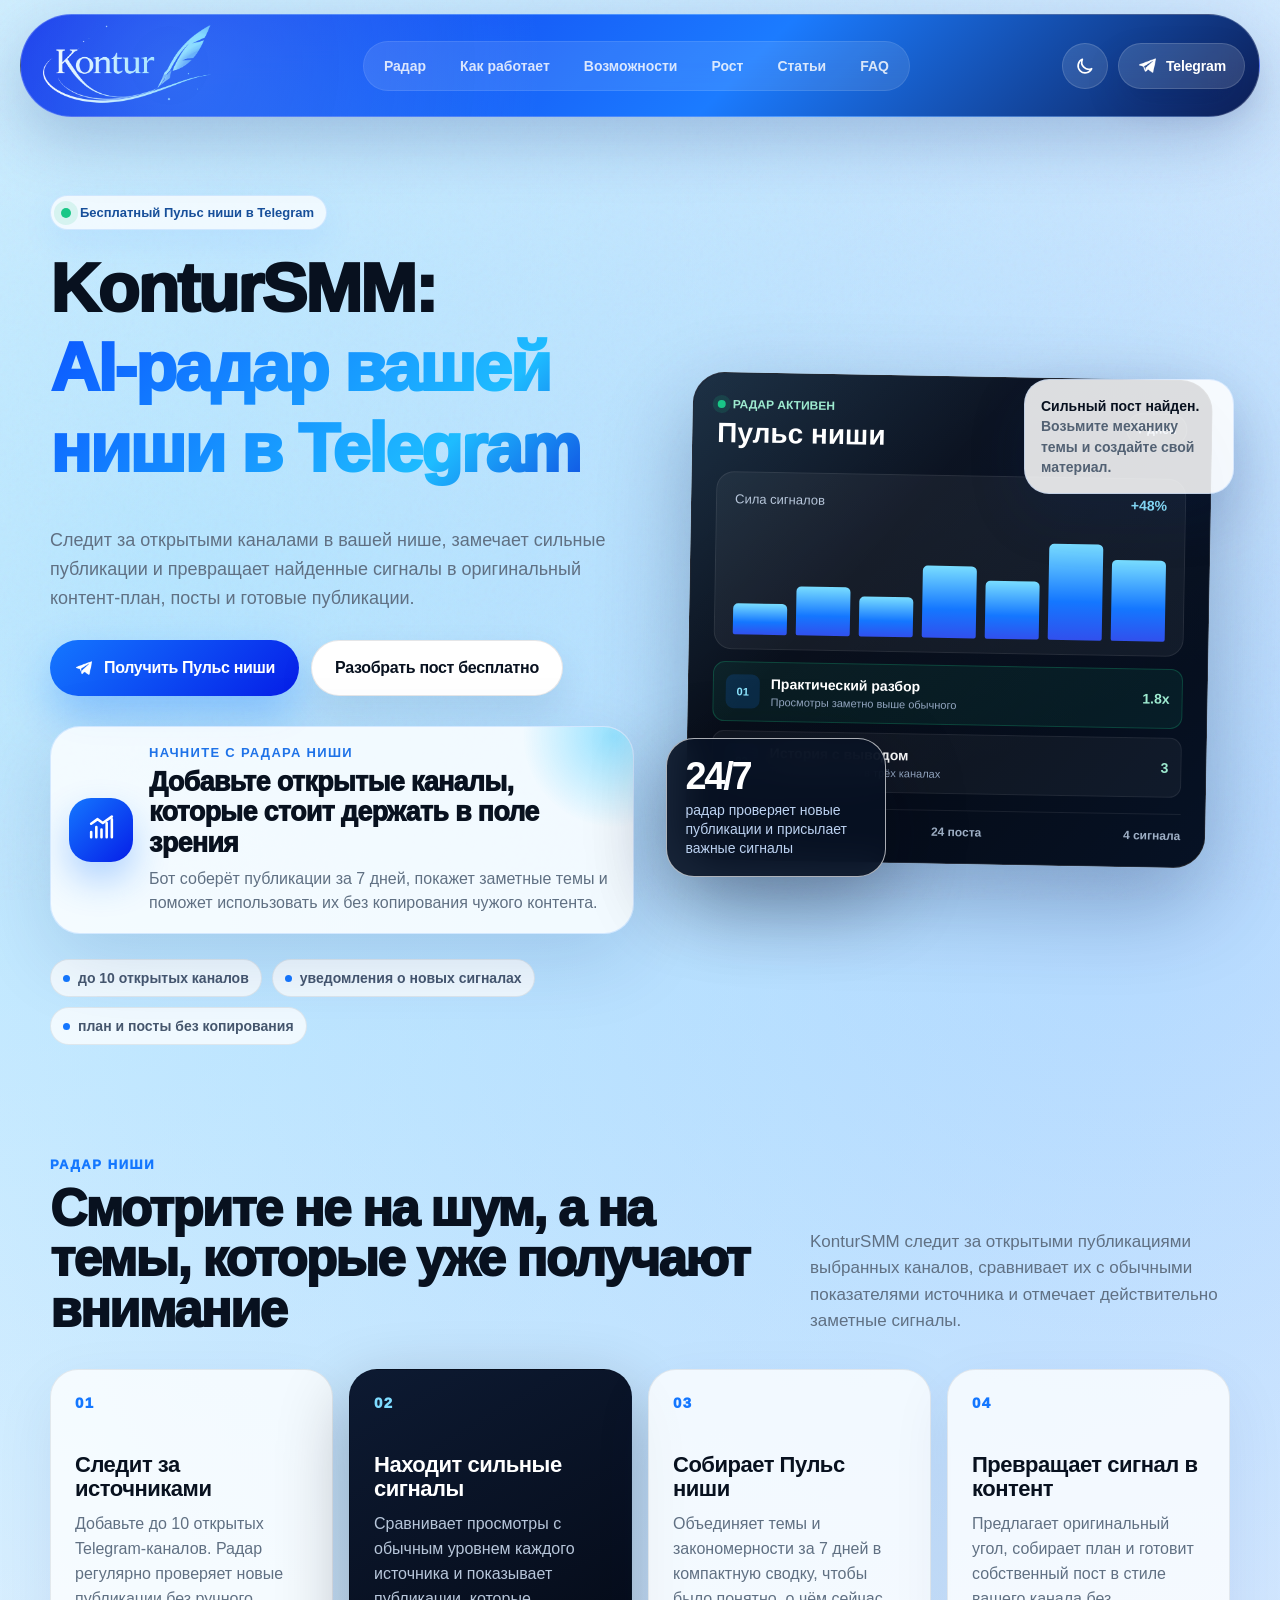
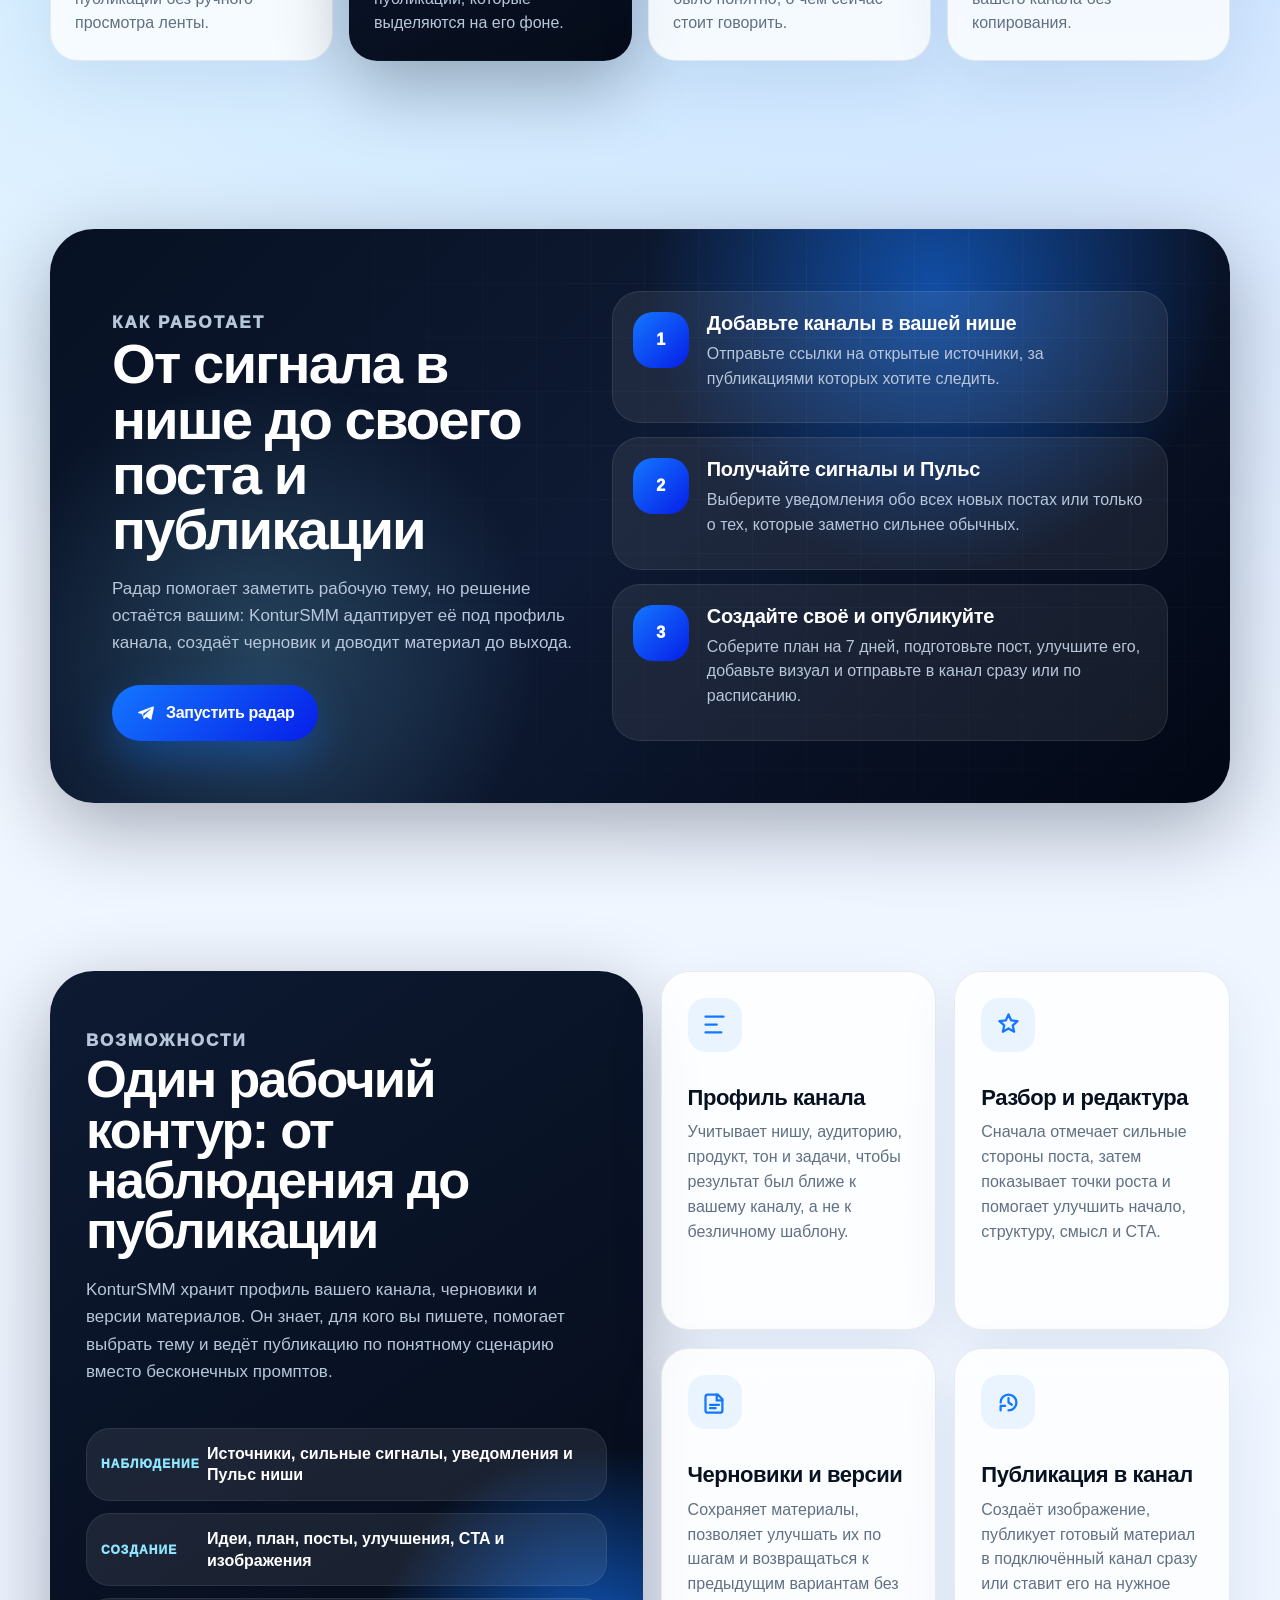
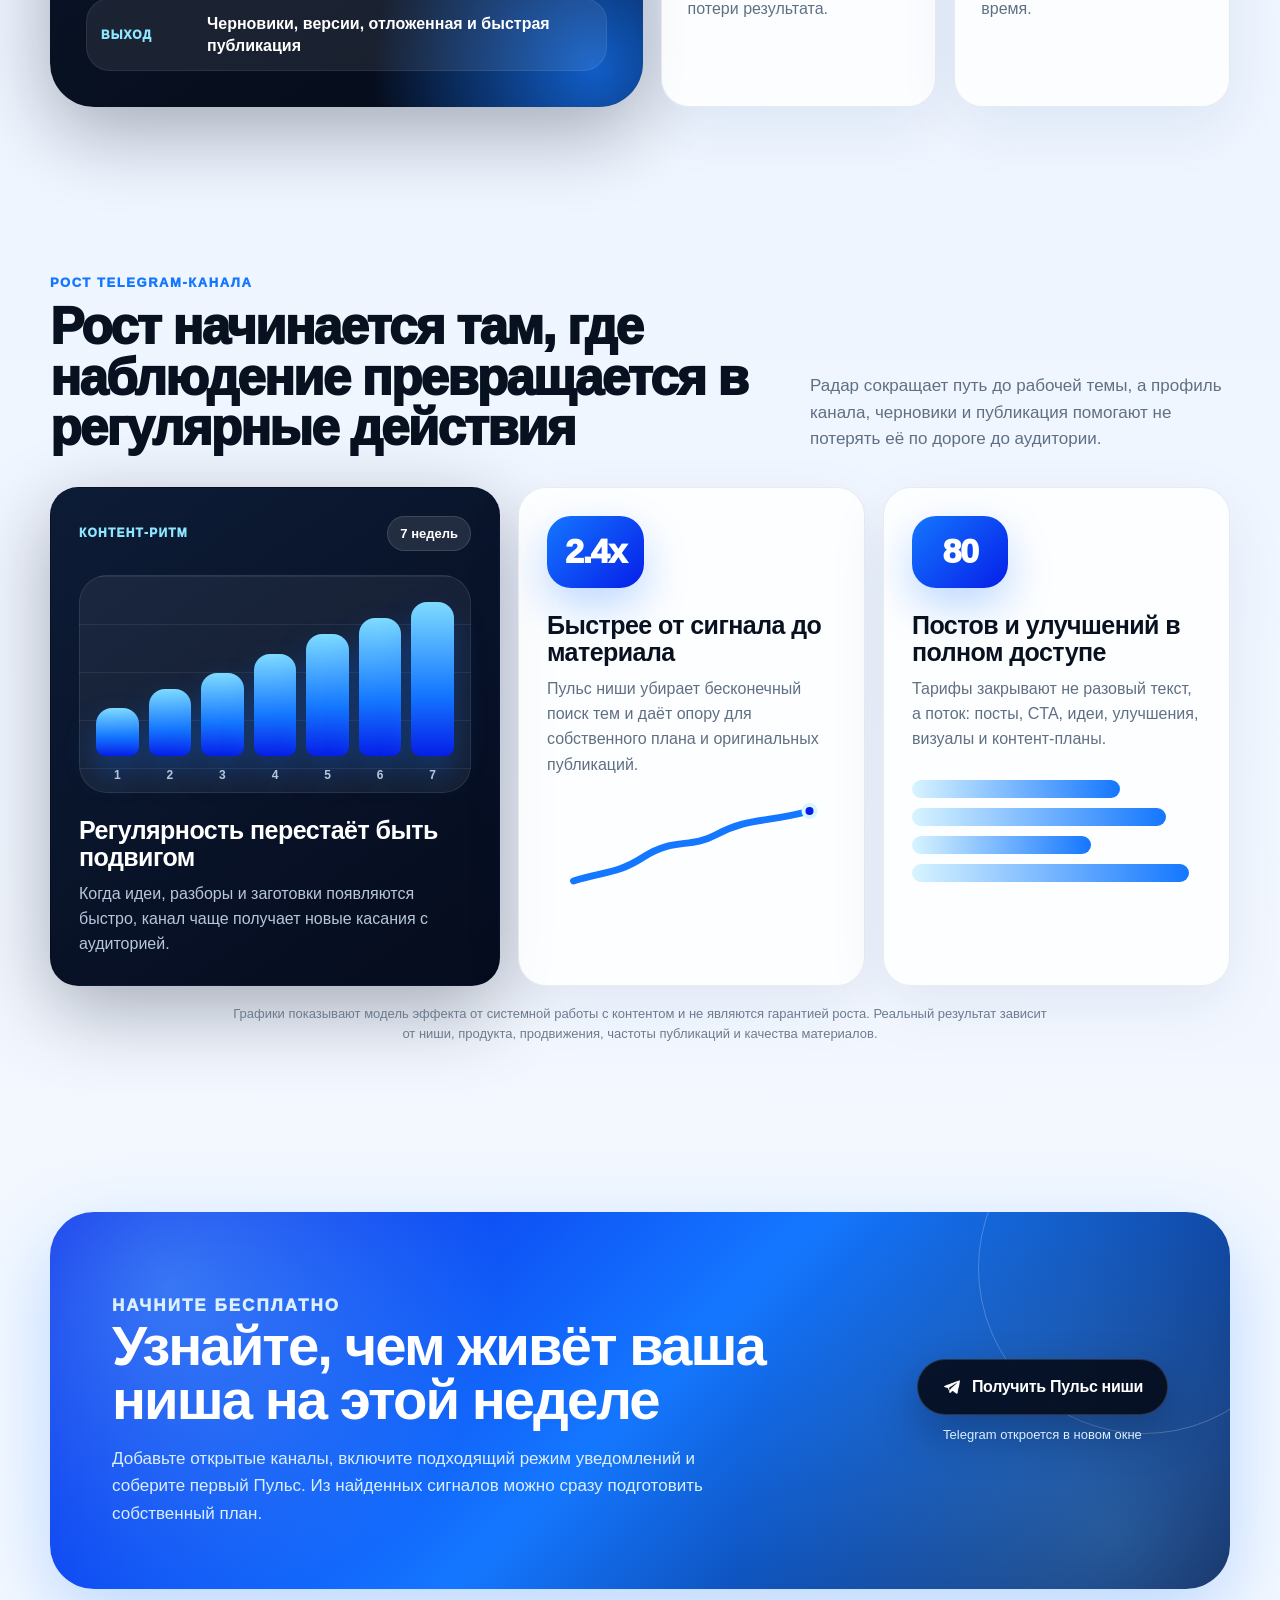
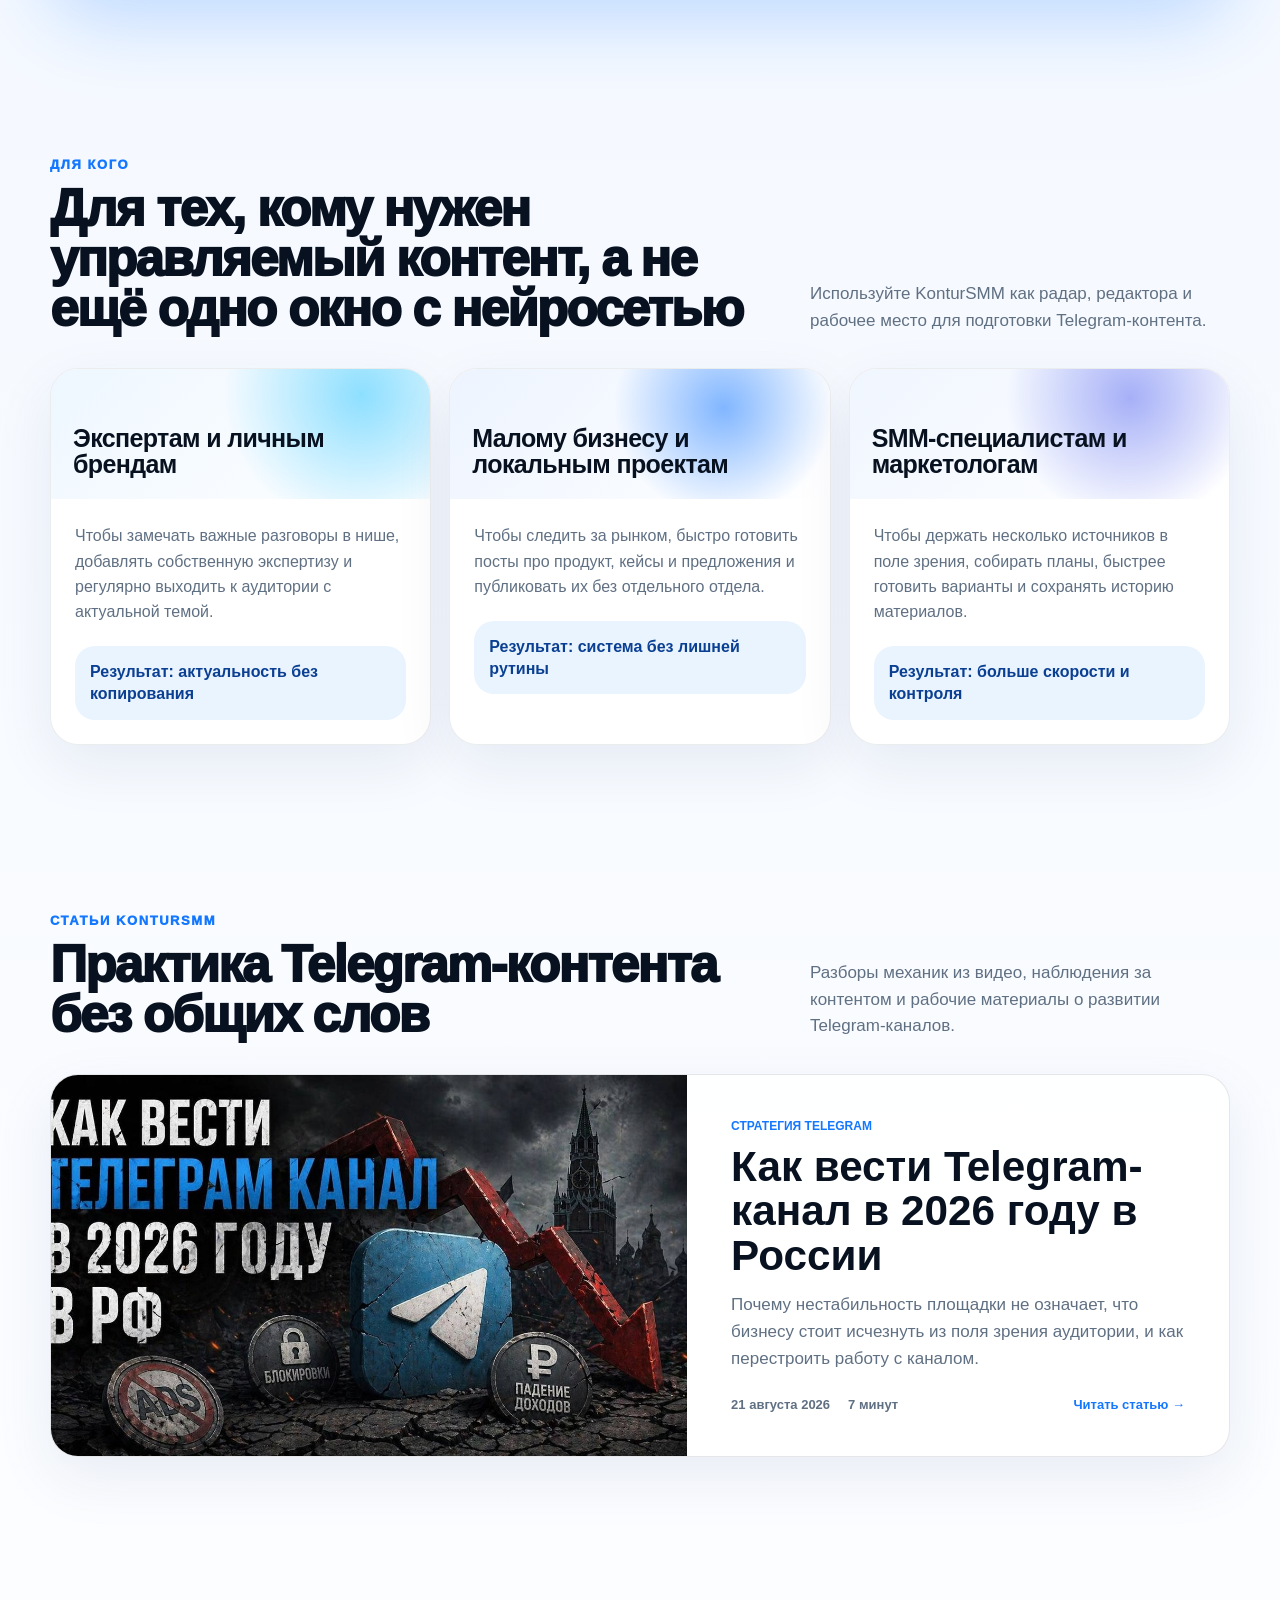
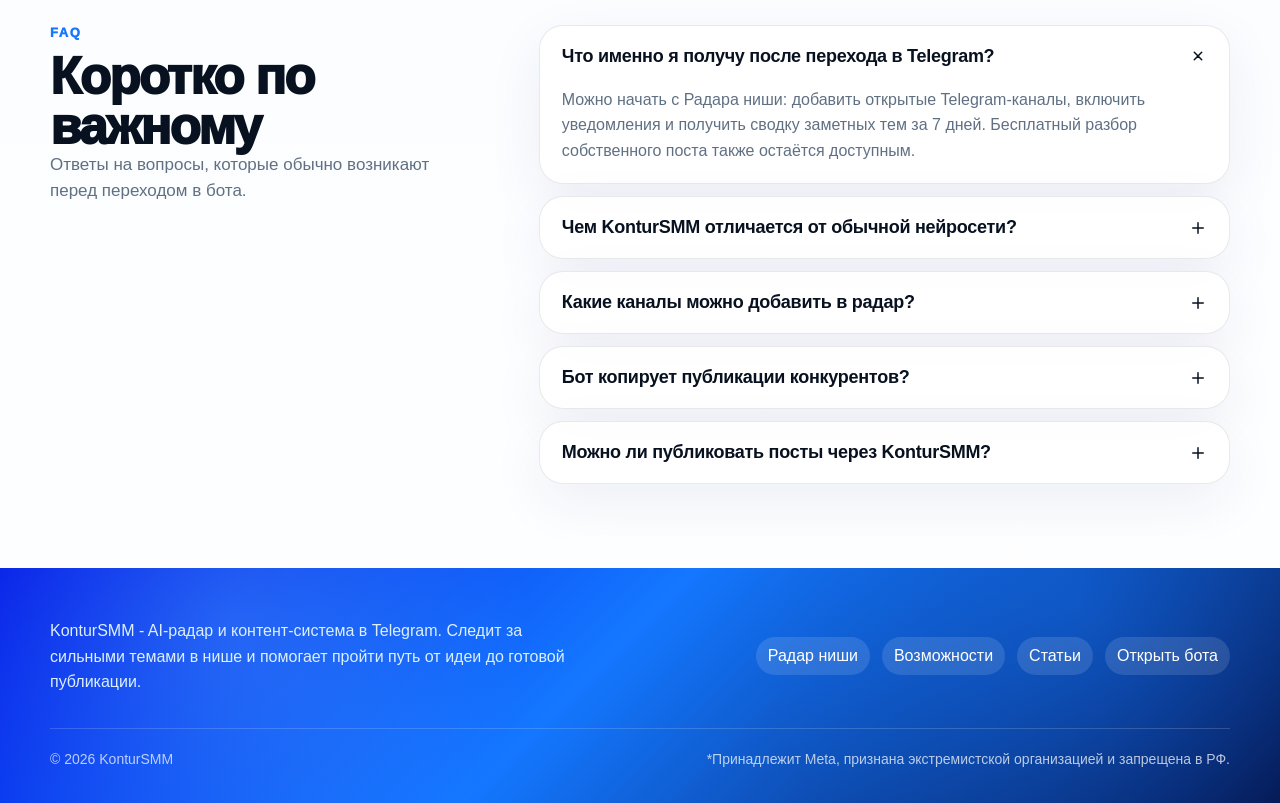
==== commit 1ce26321: "Add files via upload" ====
--- a/index.html
+++ b/index.html
@@ -27,7 +27,7 @@
       document.documentElement.dataset.theme = 'light';
     }
   </script>
-  <link rel="stylesheet" href="styles.css?v=radar-theme-1">
+  <link rel="stylesheet" href="styles.css?v=article-2026-1">
   <script type="application/ld+json">
     {
       "@context": "https://schema.org",
@@ -423,16 +423,16 @@
             <p class="section-copy">Разборы механик из видео, наблюдения за контентом и рабочие материалы о развитии Telegram-каналов.</p>
           </div>
 
-          <div class="articles-coming reveal">
-            <div class="articles-coming-mark" aria-hidden="true">
-              <svg viewBox="0 0 24 24" fill="none"><path d="M6 4H15L19 8V20H6V4Z" stroke="currentColor" stroke-width="2" stroke-linejoin="round"/><path d="M14 4V9H19M9 13H16M9 17H14" stroke="currentColor" stroke-width="2" stroke-linecap="round"/></svg>
-            </div>
-            <div>
-              <span>База знаний готовится</span>
-              <h3>Первые статьи появятся здесь</h3>
-              <p>Каждый материал будет содержать обложку, краткое введение, удобную структуру и практические выводы.</p>
-            </div>
-            <a class="text-link" href="articles/">Открыть раздел <span aria-hidden="true">→</span></a>
+          <div class="article-grid article-grid-featured">
+            <a class="article-card article-card-featured reveal" href="articles/kak-vesti-telegram-kanal-v-2026.html">
+              <figure class="article-card-cover"><img src="assets/telegram-channel-2026.jpg" width="1280" height="720" alt="Как вести Telegram-канал в 2026 году в России"></figure>
+              <div class="article-card-content">
+                <span class="article-card-category">Стратегия Telegram</span>
+                <h3>Как вести Telegram-канал в 2026 году в России</h3>
+                <p>Почему нестабильность площадки не означает, что бизнесу стоит исчезнуть из поля зрения аудитории, и как перестроить работу с каналом.</p>
+                <div class="article-card-meta"><time datetime="2026-08-21">21 августа 2026</time><span>7 минут</span><strong>Читать статью →</strong></div>
+              </div>
+            </a>
           </div>
         </div>
       </section>
--- a/styles.css
+++ b/styles.css
@@ -1978,7 +1978,7 @@
 
 .article-cover {
   overflow: hidden;
-  aspect-ratio: 16 / 10;
+  aspect-ratio: 16 / 9;
   border: 1px solid var(--line);
   border-radius: var(--radius);
   background: var(--soft);
@@ -2035,6 +2035,130 @@
 
 .article-body > :first-child {
   margin-top: 0;
+}
+
+.article-lead {
+  color: var(--ink);
+  font-size: 22px;
+  line-height: 1.58;
+}
+
+.article-body a:not(.btn) {
+  color: var(--blue);
+  font-weight: 780;
+  text-decoration: underline;
+  text-decoration-thickness: 1px;
+  text-underline-offset: 3px;
+}
+
+.article-body a:not(.btn):hover,
+.article-body a:not(.btn):focus-visible {
+  color: var(--blue-2);
+  outline: none;
+}
+
+.article-source-note {
+  padding: 16px 18px;
+  border-left: 3px solid var(--blue);
+  color: var(--muted);
+  background: var(--soft);
+  font-size: 14px;
+  line-height: 1.58;
+}
+
+.article-grid {
+  display: grid;
+  grid-template-columns: repeat(3, minmax(0, 1fr));
+  gap: 18px;
+}
+
+.article-grid-featured {
+  grid-template-columns: 1fr;
+}
+
+.article-card {
+  overflow: hidden;
+  display: grid;
+  min-width: 0;
+  border: 1px solid var(--line);
+  border-radius: var(--radius);
+  background: rgba(255, 255, 255, 0.84);
+  box-shadow: 0 20px 60px rgba(10, 46, 112, 0.08);
+  transition: transform 0.2s ease, box-shadow 0.2s ease;
+}
+
+.article-card:hover,
+.article-card:focus-visible {
+  transform: translateY(-4px);
+  box-shadow: 0 28px 74px rgba(10, 46, 112, 0.14);
+  outline: none;
+}
+
+.article-card-featured {
+  grid-template-columns: minmax(0, 1.08fr) minmax(340px, 0.92fr);
+}
+
+.article-card-cover {
+  overflow: hidden;
+  min-height: 320px;
+  margin: 0;
+  background: var(--soft);
+}
+
+.article-card-cover img {
+  width: 100%;
+  height: 100%;
+  object-fit: cover;
+  transition: transform 0.35s ease;
+}
+
+.article-card:hover .article-card-cover img,
+.article-card:focus-visible .article-card-cover img {
+  transform: scale(1.015);
+}
+
+.article-card-content {
+  min-width: 0;
+  display: flex;
+  flex-direction: column;
+  justify-content: center;
+  padding: clamp(26px, 4vw, 44px);
+}
+
+.article-card-category {
+  color: var(--blue);
+  font-size: 12px;
+  font-weight: 900;
+  text-transform: uppercase;
+}
+
+.article-card h2,
+.article-card h3 {
+  margin: 12px 0 14px;
+  font-size: clamp(30px, 3.3vw, 46px);
+  line-height: 1.05;
+}
+
+.article-card p {
+  margin: 0;
+  color: var(--muted);
+  font-size: 17px;
+  line-height: 1.58;
+}
+
+.article-card-meta {
+  display: flex;
+  flex-wrap: wrap;
+  gap: 10px 18px;
+  margin-top: 24px;
+  color: var(--muted);
+  font-size: 13px;
+  font-weight: 750;
+}
+
+.article-card-meta strong {
+  margin-left: auto;
+  color: var(--blue);
 }
 
 .article-body h2 {
@@ -2204,6 +2328,16 @@
   box-shadow: 0 16px 48px rgba(0, 0, 0, 0.2);
 }
 
+html[data-theme="dark"] .article-card {
+  border-color: rgba(255, 255, 255, 0.09);
+  background: rgba(17, 22, 30, 0.92);
+  box-shadow: 0 20px 60px rgba(0, 0, 0, 0.24);
+}
+
+html[data-theme="dark"] .article-source-note {
+  background: #101b28;
+}
+
 @media (max-width: 1080px) {
   .article-hero-grid {
     grid-template-columns: 1fr;
@@ -2225,6 +2359,15 @@
     border-bottom: 1px solid var(--line);
     padding: 0 0 20px;
   }
+
+  .article-card-featured {
+    grid-template-columns: 1fr;
+  }
+
+  .article-card-cover {
+    min-height: 0;
+    aspect-ratio: 16 / 9;
+  }
 }
 
 @media (max-width: 680px) {
@@ -2265,6 +2408,19 @@
 
   .article-body {
     font-size: 17px;
+  }
+
+  .article-lead {
+    font-size: 20px;
+  }
+
+  .article-card-content {
+    padding: 24px;
+  }
+
+  .article-card-meta strong {
+    width: 100%;
+    margin-left: 0;
   }
 }
 
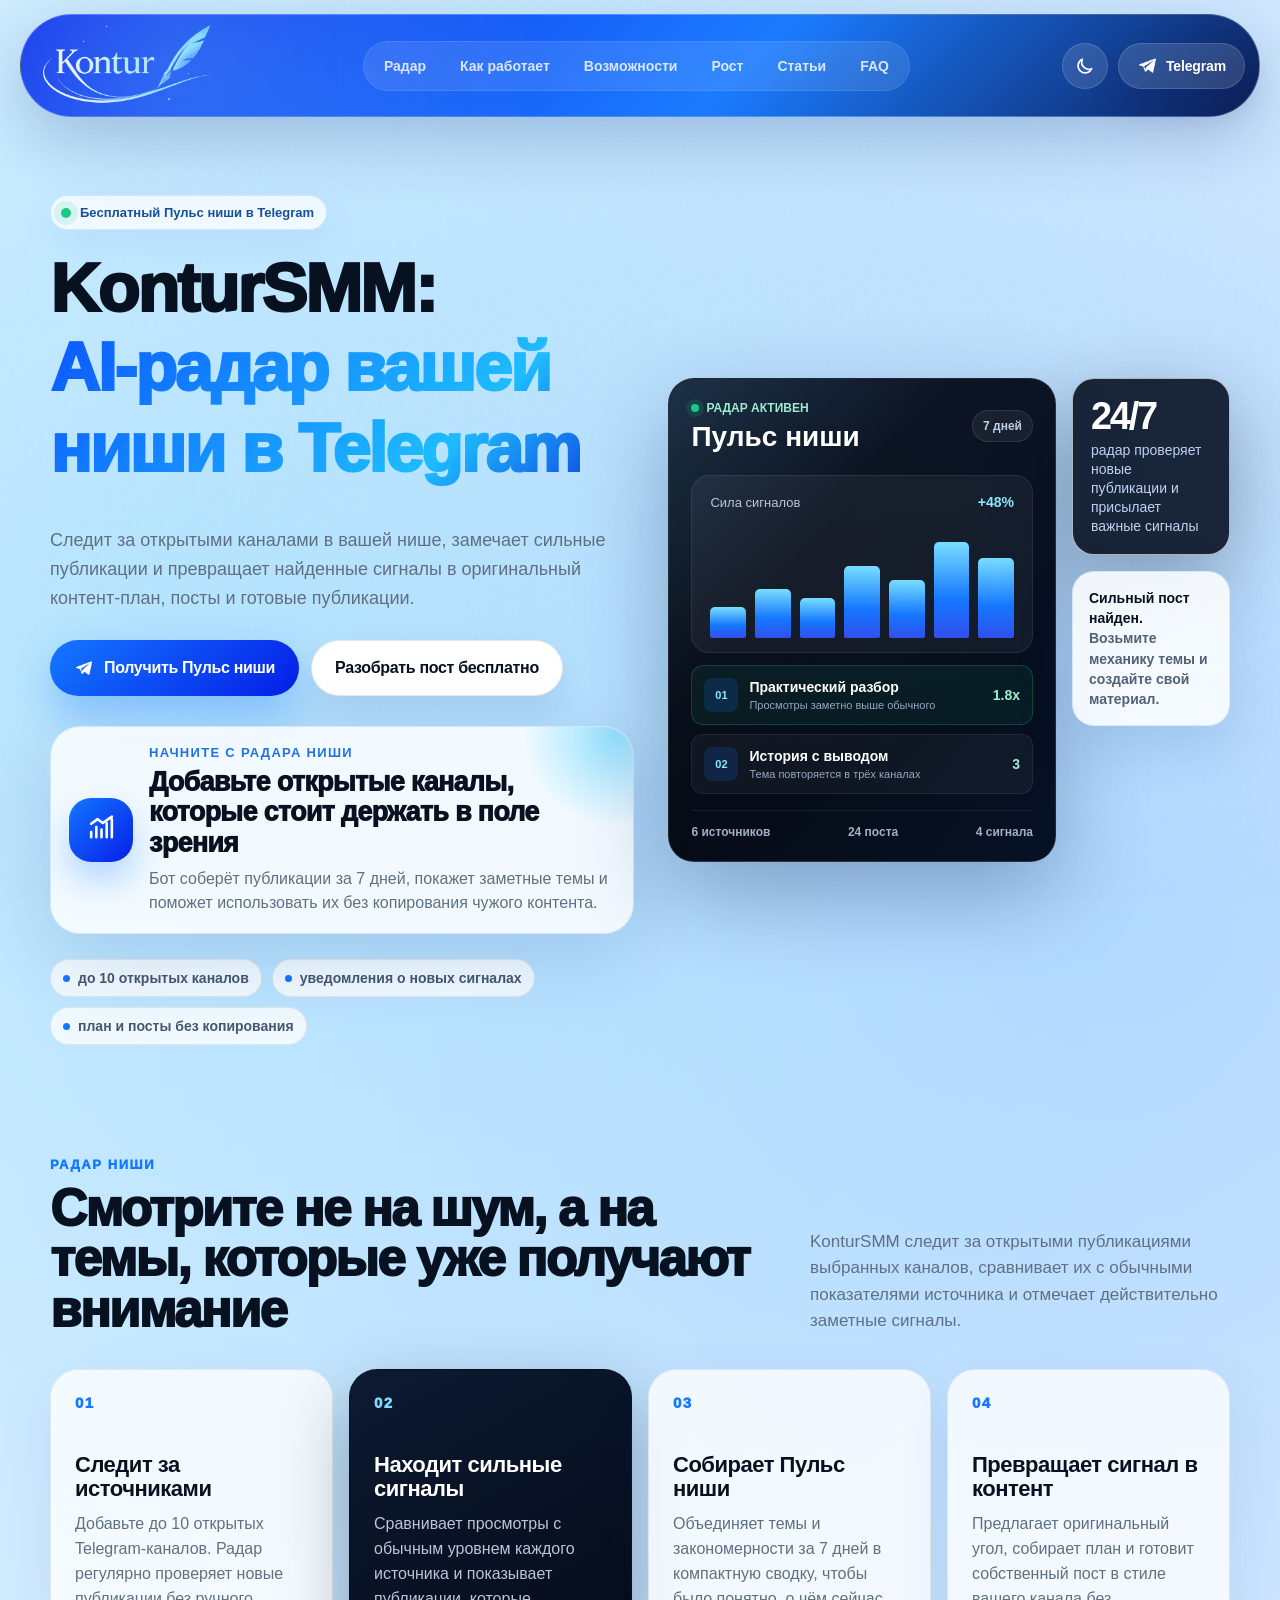
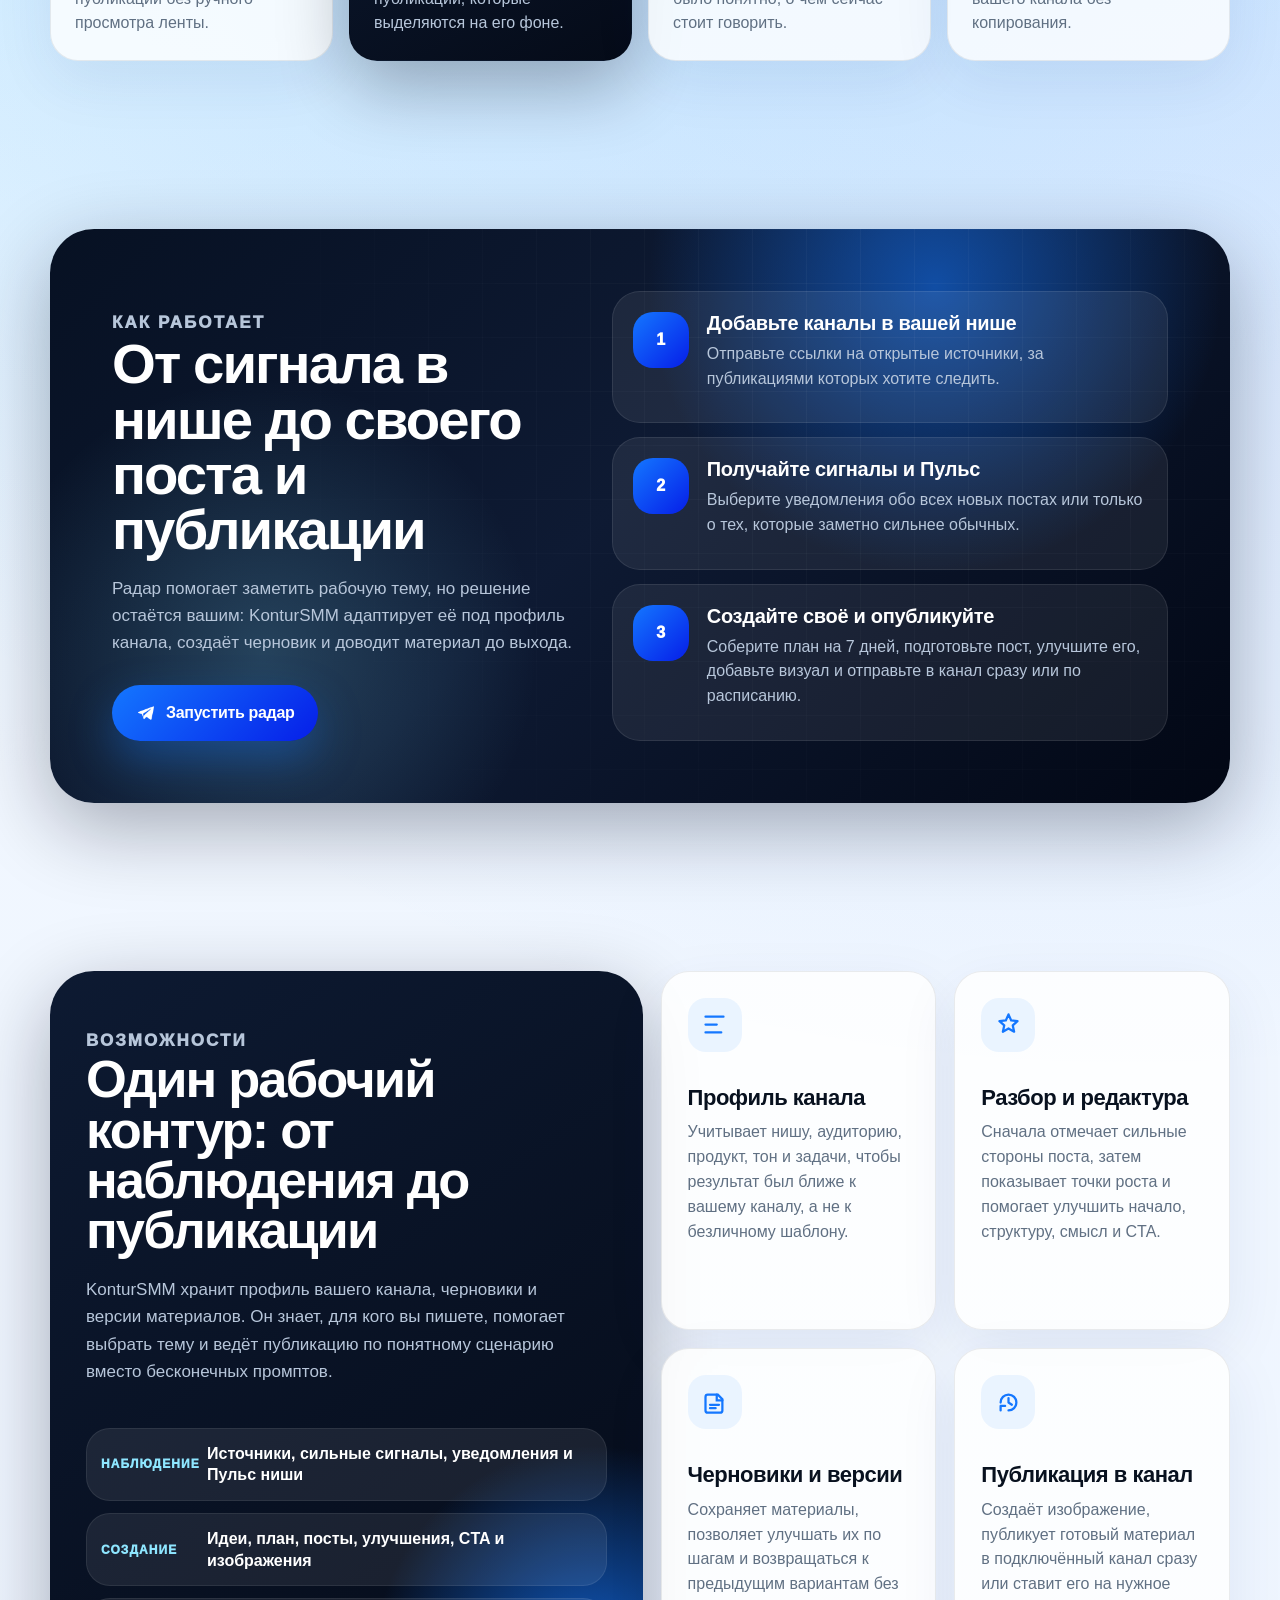
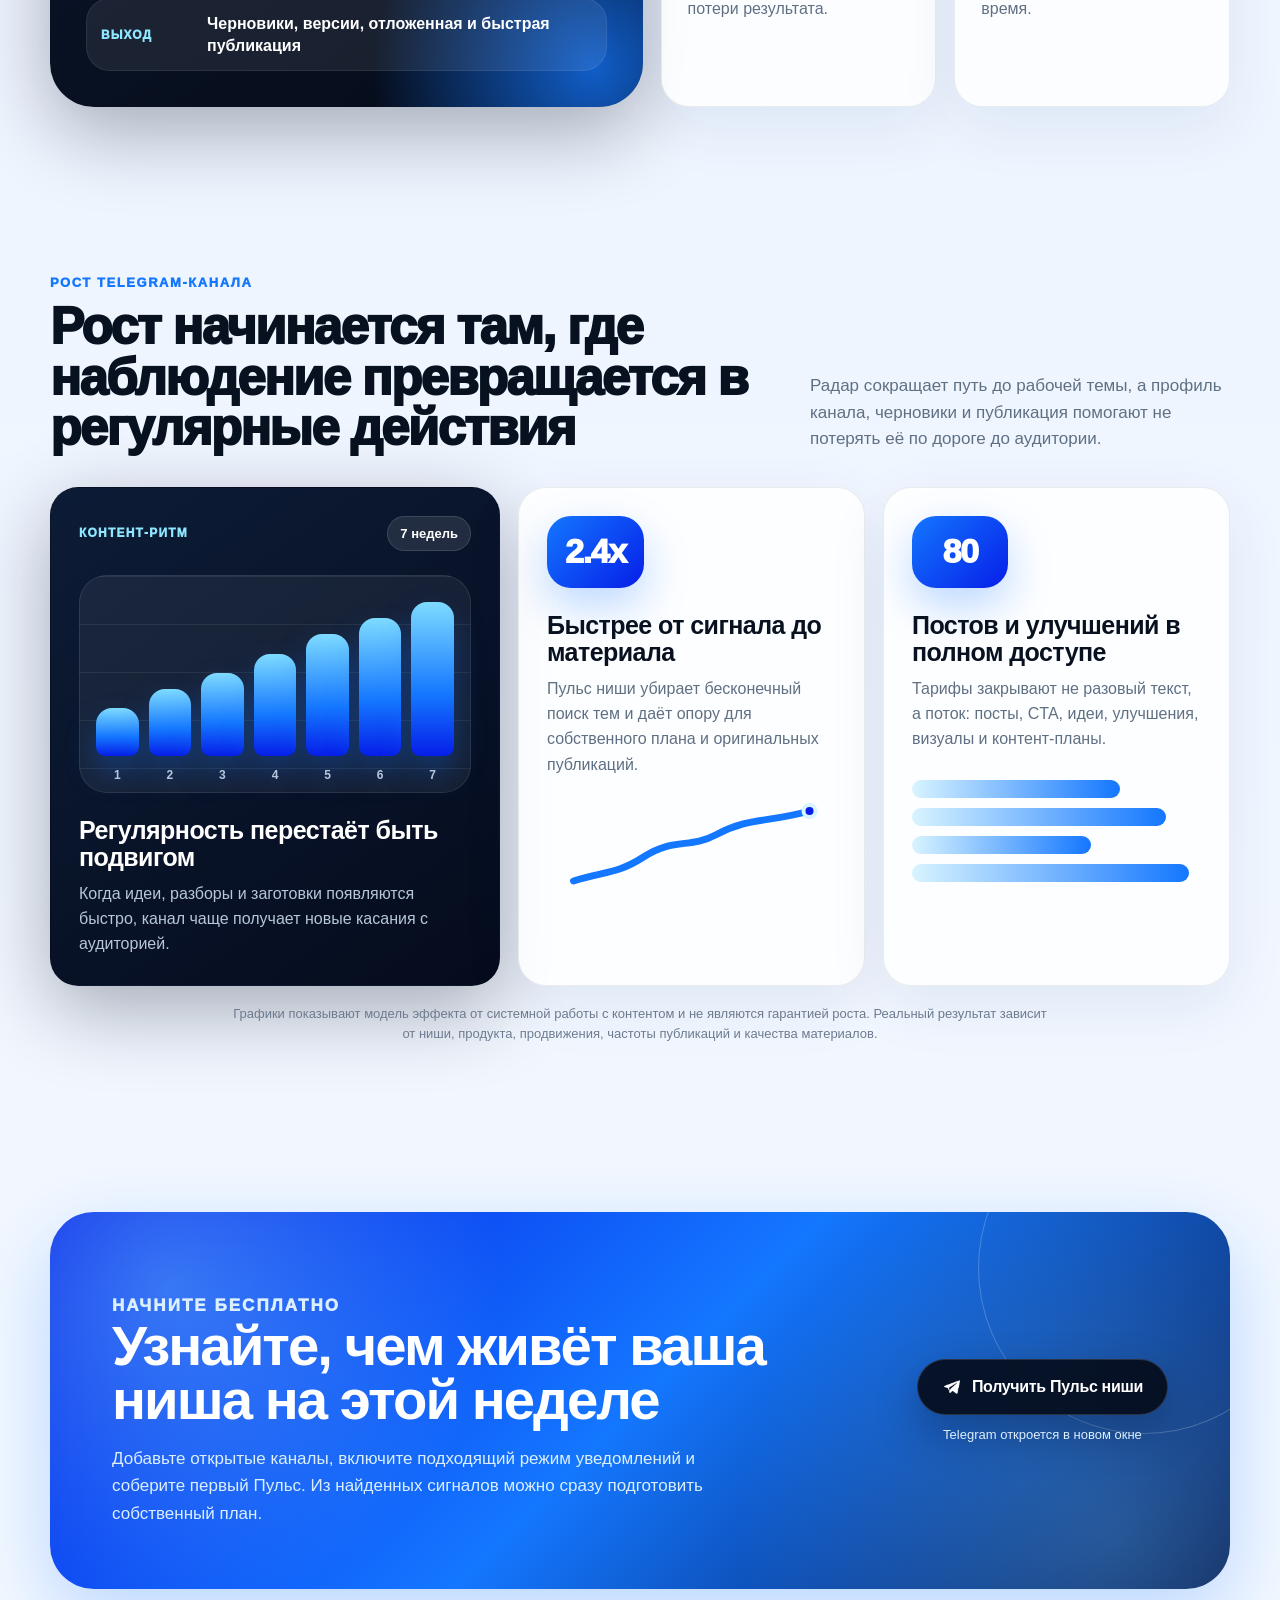
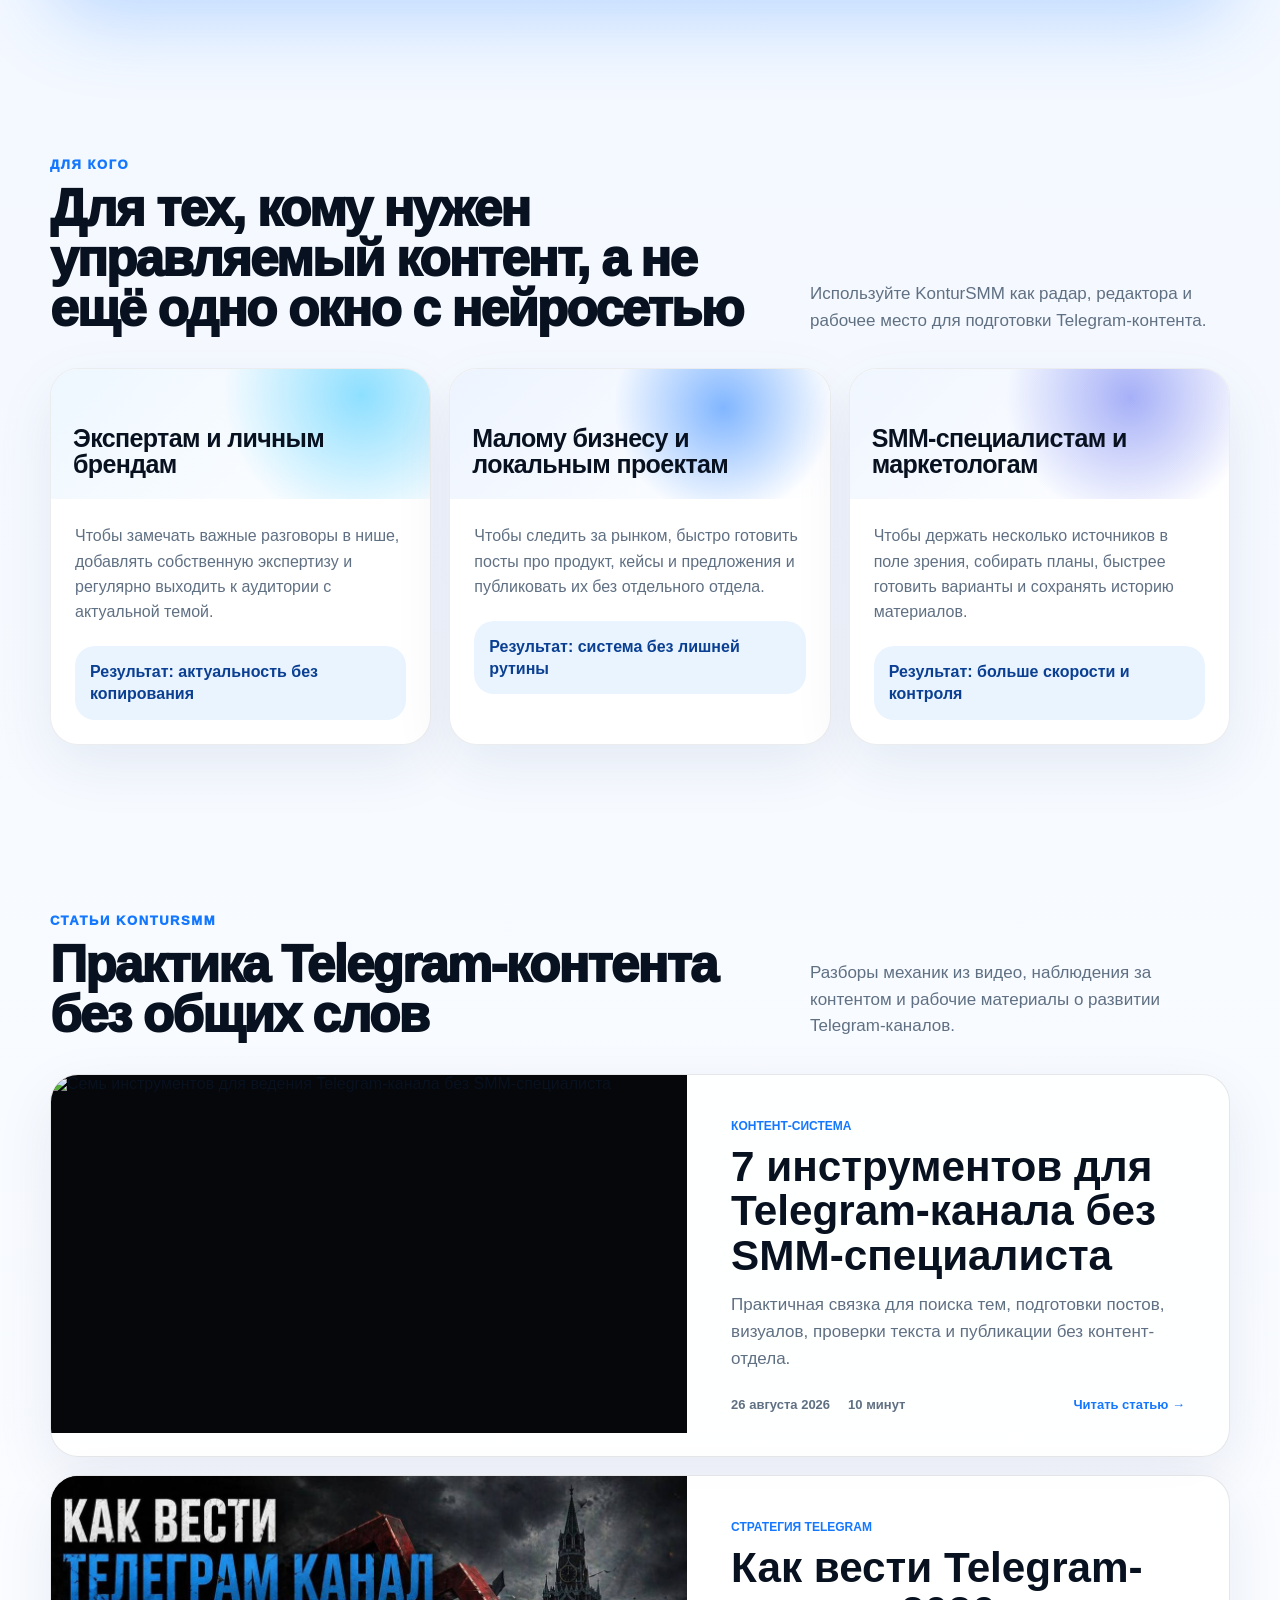
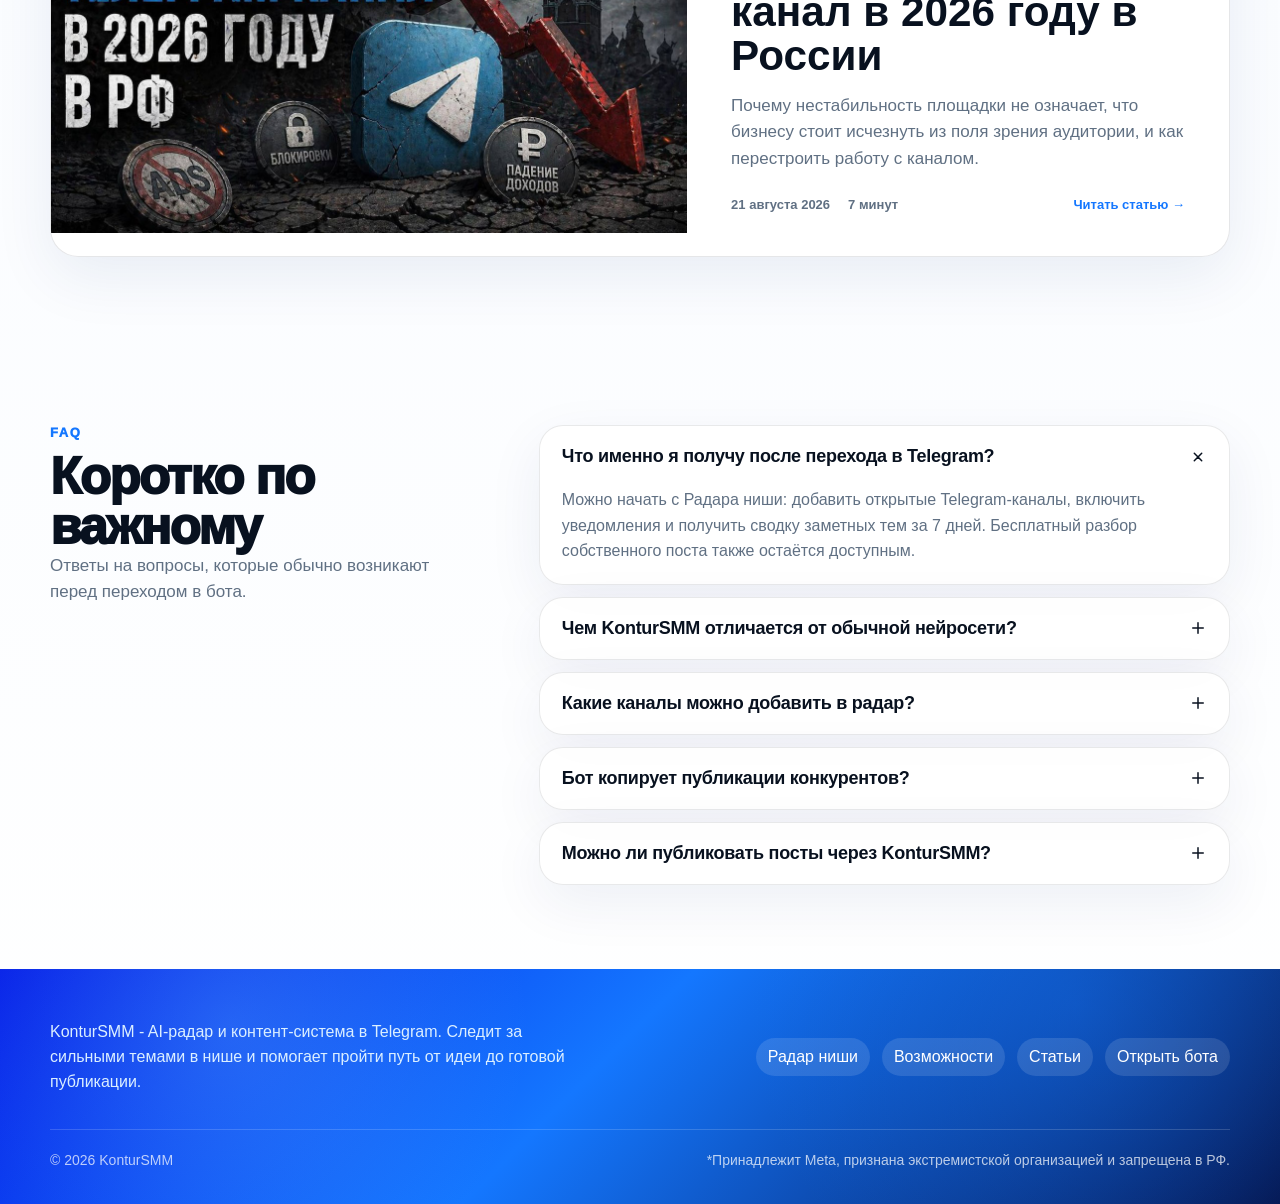
==== commit 95a50e7a: "Add files via upload" ====
--- a/index.html
+++ b/index.html
@@ -27,7 +27,7 @@
       document.documentElement.dataset.theme = 'light';
     }
   </script>
-  <link rel="stylesheet" href="styles.css?v=article-2026-1">
+  <link rel="stylesheet" href="styles.css?v=2026-08-26">
   <script type="application/ld+json">
     {
       "@context": "https://schema.org",
@@ -179,12 +179,14 @@
               </div>
               <div class="radar-screen-foot"><span>6 источников</span><span>24 поста</span><span>4 сигнала</span></div>
             </div>
-            <div class="hero-note radar-note">
-              <p><b>Сильный пост найден.</b> Возьмите механику темы и создайте свой материал.</p>
-            </div>
-            <div class="hero-stat radar-stat">
-              <strong>24/7</strong>
-              <span>радар проверяет новые публикации и присылает важные сигналы</span>
+            <div class="radar-side">
+              <div class="hero-stat radar-stat">
+                <strong>24/7</strong>
+                <span>радар проверяет новые публикации и присылает важные сигналы</span>
+              </div>
+              <div class="hero-note radar-note">
+                <p><b>Сильный пост найден.</b> Возьмите механику темы и создайте свой материал.</p>
+              </div>
             </div>
           </div>
         </div>
@@ -424,6 +426,15 @@
           </div>
 
           <div class="article-grid article-grid-featured">
+            <a class="article-card article-card-featured reveal" href="articles/7-besplatnyh-instrumentov-dlya-telegram-kanala.html">
+              <figure class="article-card-cover"><img src="assets/7-tools-telegram-cover.png" width="1280" height="720" alt="Семь инструментов для ведения Telegram-канала без SMM-специалиста"></figure>
+              <div class="article-card-content">
+                <span class="article-card-category">Контент-система</span>
+                <h3>7 инструментов для Telegram-канала без SMM-специалиста</h3>
+                <p>Практичная связка для поиска тем, подготовки постов, визуалов, проверки текста и публикации без контент-отдела.</p>
+                <div class="article-card-meta"><time datetime="2026-08-26">26 августа 2026</time><span>10 минут</span><strong>Читать статью →</strong></div>
+              </div>
+            </a>
             <a class="article-card article-card-featured reveal" href="articles/kak-vesti-telegram-kanal-v-2026.html">
               <figure class="article-card-cover"><img src="assets/telegram-channel-2026.jpg" width="1280" height="720" alt="Как вести Telegram-канал в 2026 году в России"></figure>
               <div class="article-card-content">
--- a/styles.css
+++ b/styles.css
@@ -1601,19 +1601,22 @@
 
 .radar-visual {
   display: grid;
-  place-items: center;
+  grid-template-columns: minmax(0, 1fr) 158px;
+  gap: 16px;
+  align-items: start;
+  min-height: 0;
 }
 
 .radar-screen {
   position: relative;
-  width: min(100%, 520px);
-  padding: 24px;
+  width: 100%;
+  min-width: 0;
+  padding: 22px;
   border: 1px solid rgba(255, 255, 255, 0.12);
-  border-radius: 32px;
+  border-radius: 26px;
   color: white;
   background: linear-gradient(155deg, #101a2c, #050912 72%);
   box-shadow: 0 34px 90px rgba(5, 24, 72, 0.3);
-  transform: rotate(1deg);
 }
 
 .radar-screen::before {
@@ -1780,14 +1783,26 @@
   font-weight: 750;
 }
 
+.radar-side {
+  display: grid;
+  gap: 16px;
+  align-content: start;
+}
+
+.radar-stat {
+  position: static;
+  width: 100%;
+  min-height: 150px;
+  display: flex;
+  flex-direction: column;
+  justify-content: center;
+  border-radius: 22px;
+}
+
 .radar-note {
-  right: -4px;
-  top: 64px;
-}
-
-.radar-stat {
-  left: -2px;
-  bottom: 48px;
+  position: static;
+  width: 100%;
+  border-radius: 22px;
 }
 
 .articles-coming {
@@ -1959,6 +1974,10 @@
   font-weight: 920;
 }
 
+.article-hero h1.article-title-compact {
+  font-size: clamp(38px, 4.1vw, 56px);
+}
+
 .article-subtitle {
   margin: 20px 0 0;
   color: var(--muted);
@@ -1978,7 +1997,9 @@
 
 .article-cover {
   overflow: hidden;
+  width: 100%;
   aspect-ratio: 16 / 9;
+  margin: 0;
   border: 1px solid var(--line);
   border-radius: var(--radius);
   background: var(--soft);
@@ -2100,21 +2121,23 @@
 
 .article-card-cover {
   overflow: hidden;
-  min-height: 320px;
-  margin: 0;
-  background: var(--soft);
+  min-height: 0;
+  aspect-ratio: 16 / 9;
+  display: grid;
+  place-items: center;
+  margin: 0;
+  background: #05070b;
 }
 
 .article-card-cover img {
   width: 100%;
   height: 100%;
-  object-fit: cover;
-  transition: transform 0.35s ease;
+  object-fit: contain;
 }
 
 .article-card:hover .article-card-cover img,
 .article-card:focus-visible .article-card-cover img {
-  transform: scale(1.015);
+  transform: none;
 }
 
 .article-card-content {
@@ -2241,6 +2264,21 @@
 .article-bottom-cta .btn {
   margin-top: 6px;
   background: #071123;
+}
+
+.article-telegram-btn {
+  width: fit-content;
+  max-width: 100%;
+  white-space: nowrap;
+  line-height: 1;
+}
+
+.article-body .article-telegram-btn .btn-icon {
+  width: 20px;
+  height: 20px;
+  margin: 0;
+  border-radius: 0;
+  box-shadow: none;
 }
 
 /* Dark theme */
@@ -2346,6 +2384,13 @@
   .article-cover {
     max-width: 760px;
   }
+
+  .radar-visual {
+    width: min(100%, 820px);
+    min-height: 0;
+    margin: 18px auto 0;
+    grid-template-columns: minmax(0, 1fr) 180px;
+  }
 }
 
 @media (max-width: 860px) {
@@ -2374,22 +2419,19 @@
   .radar-screen {
     width: 100%;
     padding: 18px;
-    transform: none;
-  }
-
-  .radar-note,
+  }
+
+  .radar-visual {
+    grid-template-columns: 1fr;
+    min-height: 0;
+  }
+
+  .radar-side {
+    grid-template-columns: repeat(2, minmax(0, 1fr));
+  }
+
   .radar-stat {
-    position: absolute;
-  }
-
-  .radar-note {
-    top: 18px;
-    right: -2px;
-  }
-
-  .radar-stat {
-    bottom: 12px;
-    left: -2px;
+    min-height: 0;
   }
 
   .articles-coming {
@@ -2434,15 +2476,12 @@
   }
 
   .radar-visual {
-    display: block;
-    min-height: 590px;
-  }
-
-  .radar-note,
-  .radar-stat {
-    position: relative;
-    inset: auto;
-    margin-top: 12px;
+    display: grid;
+    min-height: 0;
+  }
+
+  .radar-side {
+    grid-template-columns: 1fr;
   }
 
   .radar-screen-head strong {
